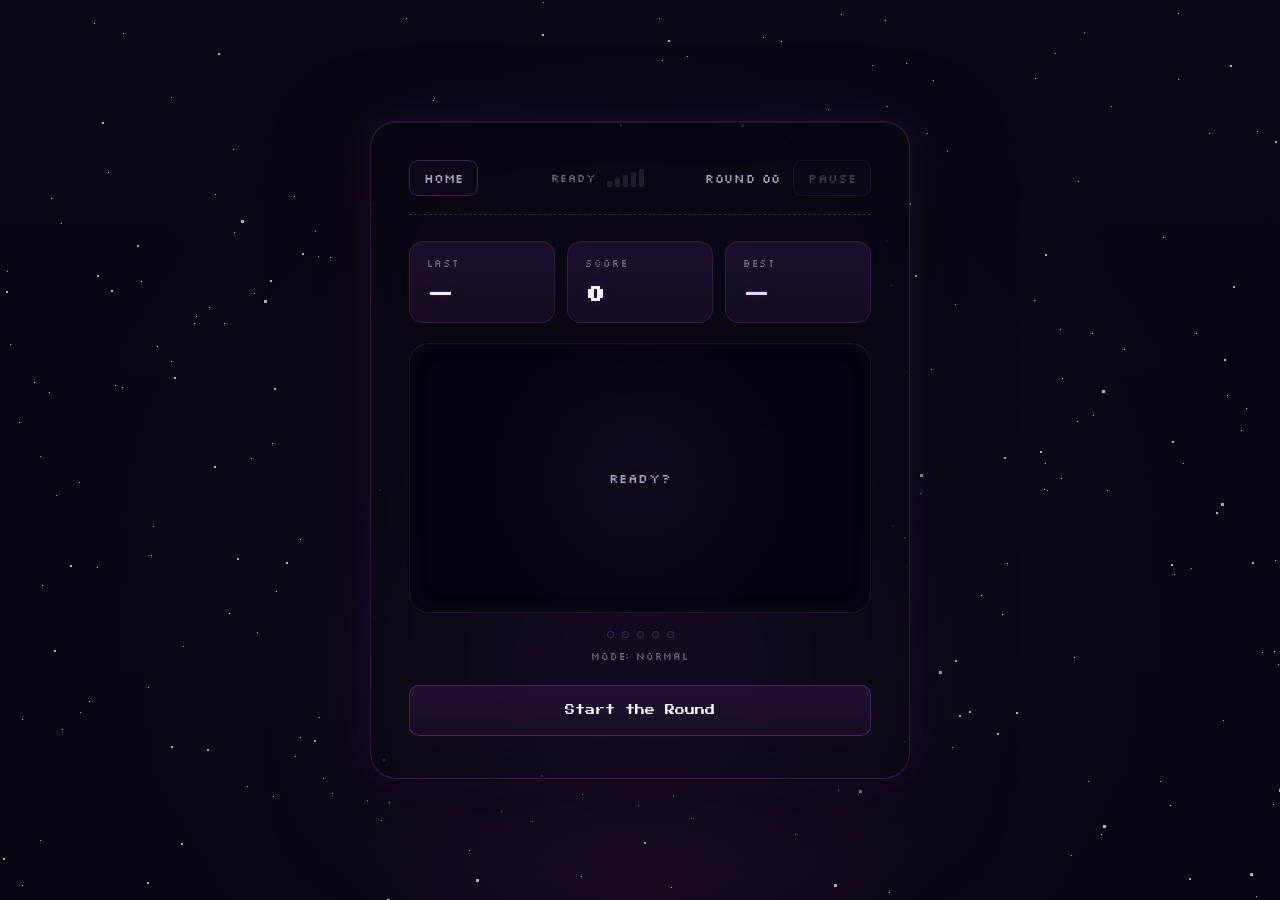
==== index.html @ 78eaaaa5 "Add Easy/Normal/Hard difficulty modes" ====
<!doctype html>
<html lang="en">
  <head>
    <meta charset="UTF-8" />
    <meta name="viewport" content="width=device-width, initial-scale=1.0" />
    <title>Paw Reflex</title>
    <link rel="preconnect" href="https://fonts.googleapis.com" />
    <link rel="preconnect" href="https://fonts.gstatic.com" crossorigin />
    <link
      href="https://fonts.googleapis.com/css2?family=Press+Start+2P&family=Silkscreen:wght@400;700&display=swap"
      rel="stylesheet"
    />
    <link rel="stylesheet" href="style.css" />
  </head>

  <body>
    <div class="mouse-glow"></div>

    <div class="container" aria-hidden="true">
      <div id="stars"></div>
      <div id="stars2"></div>
      <div id="stars3"></div>
    </div>

    <main class="game-container">
      <header class="game-header">
        <button class="home-btn">Home</button>

        <div class="difficulty" aria-label="Difficulty">
          <span class="difficulty-name">READY</span>
          <div class="difficulty-bars"></div>
        </div>

        <div class="header-right">
          <span class="round-counter">Round 00</span>

          <button
            class="pause-btn"
            type="button"
            aria-label="Pause game"
            disabled
          >
            Pause
          </button>
        </div>
      </header>

      <div class="stat-row">
        <div class="stat-block">
          <span class="stat-label">Last</span>
          <span class="reaction-time stat-value">—</span>
        </div>

        <div class="stat-block">
          <span class="stat-label">Score</span>
          <span class="score-value stat-value">0</span>
        </div>

        <div class="stat-block is-best">
          <span class="stat-label">Best</span>
          <span class="best-score stat-value">—</span>
        </div>
      </div>

      <div class="game-area">
        <button class="target" aria-label="Click the cat">
          <canvas class="cat-gif" width="222" height="288"></canvas>
          <video class="cat-source" autoplay loop muted playsinline>
            <source src="assets/scuba_Cat-nobg.webm" type="video/webm" />
            <source src="assets/scuba_Cat.mp4" type="video/mp4" />
          </video>
        </button>
        <p class="game-status">Ready?</p>

        <div class="combo-badge" aria-live="polite">
          <span class="combo-count"></span>
          <span class="combo-multiplier"></span>
        </div>
      </div>

      <div class="round-dots" aria-hidden="true"></div>

      <p class="mode-tag"></p>

      <button class="start-btn">Start the Round</button>
    </main>

    <section
      id="pause-screen"
      role="dialog"
      aria-modal="true"
      aria-labelledby="pause-title"
      aria-hidden="true"
    >
      <div class="pause-card">
        <p class="results-label">GAME PAUSED</p>

        <h2 id="pause-title">Taking a catnap</h2>

        <button id="resume-btn" type="button">Resume</button>
        <button id="restart-btn" type="button">Restart</button>
        <button id="quit-btn" type="button">Quit to Home</button>
      </div>
    </section>

    <section id="results-screen">
      <div class="results-card">
        <p class="results-label">GAME COMPLETE</p>

        <div class="result-reaction">
          <img id="result-gif" src="" alt="Cat reaction" />
        </div>

        <h1 id="result-title"></h1>

        <div class="result-score">
          <span>SCORE</span>
          <strong id="final-score">0</strong>
          <p class="result-streak">BEST STREAK <b id="result-streak">0</b></p>
          <p class="result-rank" id="result-rank"></p>
        </div>

        <div class="results-stats">
          <div class="result-stat">
            <span>Average</span>
            <strong id="average-score">—</strong>
          </div>

          <div class="result-stat">
            <span>Fastest</span>
            <strong id="fastest-score">—</strong>
          </div>

          <div class="result-stat">
            <span>Accuracy</span>
            <strong id="accuracy-score">—</strong>
          </div>

          <div class="result-stat">
            <span>Best</span>
            <strong id="result-best-score">—</strong>
          </div>
        </div>

        <div class="round-breakdown" aria-label="Round breakdown"></div>

        <div class="result-achievements" id="result-achievements"></div>

        <button id="play-again-btn">Play Again</button>

        <button id="results-home-btn">Nah, I'm good</button>
      </div>
    </section>
    <script src="app.js"></script>
  </body>
</html>
---- style.css ----
:root {
  --bg-void: #08050f;
  --bg-panel: rgba(14, 9, 24, 0.68);
  --bg-raised: rgba(22, 13, 35, 0.82);

  --border-hair: rgba(192, 132, 252, 0.12);
  --border-hair-strong: rgba(192, 132, 252, 0.24);

  --text-primary: #f7f0ff;
  --text-muted: #aa9fba;
  --text-faint: #6f6680;

  --signal: #a855f7;
  --signal-strong: #c084fc;
  --signal-dim: rgba(168, 85, 247, 0.14);

  --pink: #e9d5ff;
  --pink-dim: rgba(233, 213, 255, 0.16);

  --cat-coat: #f3d8b6;
  --cat-coat-shade: #e0bb8c;
  --cat-ear-inner: #ffc9d1;
  --cat-mark: #2a211b;

  --font-display: "Press Start 2P", cursive;
  --font-mono: "Silkscreen", monospace;

  --radius-panel: 26px;
}

* {
  box-sizing: border-box;
  margin: 0;
  padding: 0;
}

body {
  min-height: 100vh;
  display: flex;
  justify-content: center;
  align-items: center;
  font-family: var(--font-display);
  color: var(--text-primary);

  background:
    radial-gradient(
      circle at 50% 18%,
      rgba(168, 85, 247, 0.13),
      transparent 42%
    ),
    radial-gradient(
      circle at 12% 85%,
      rgba(124, 58, 237, 0.08),
      transparent 38%
    ),
    var(--bg-void);

  position: relative;
  overflow: hidden;
  isolation: isolate;
}

body::before {
  content: "";
  position: fixed;
  inset: 0;
  background:
    radial-gradient(
      circle at 50% 35%,
      rgba(168, 85, 247, 0.08),
      transparent 52%
    ),
    linear-gradient(180deg, rgba(255, 255, 255, 0.015), transparent 32%);
  pointer-events: none;
  z-index: 0;
}

button {
  font: inherit;
  color: inherit;
}

button:focus-visible {
  outline: 2px solid var(--signal);
  outline-offset: 2px;
}

.paw {
  position: absolute;
  opacity: 0.28;
  pointer-events: none;
  color: var(--signal);
  filter: drop-shadow(0 0 10px rgba(168, 85, 247, 0.42));
}

.paw::before {
  content: "";
  position: absolute;
  width: 10px;
  height: 12px;
  border-radius: 50%;
  background: currentColor;
  top: 6px;
  left: 3px;
}

.paw::after {
  content: "";
  position: absolute;
  width: 5px;
  height: 6px;
  border-radius: 50%;
  background: currentColor;
  top: 0;
  left: -3px;
  box-shadow:
    9px -1px 0 0 currentColor,
    4px -4px 0 0 currentColor,
    13px -3px 0 0 currentColor;
}

.game-container {
  width: 540px;
  max-width: 92%;
  padding: 38px 38px 42px;

  background: rgba(10, 6, 17, 0.58);
  backdrop-filter: blur(20px);
  -webkit-backdrop-filter: blur(20px);

  border: 1px solid rgba(192, 132, 252, 0.18);
  border-radius: var(--radius-panel);

  box-shadow:
    0 30px 90px rgba(0, 0, 0, 0.62),
    0 0 35px rgba(168, 85, 247, 0.11),
    0 0 80px rgba(168, 85, 247, 0.07),
    inset 0 1px 0 rgba(255, 255, 255, 0.07),
    inset 0 -1px 0 rgba(168, 85, 247, 0.06);

  position: relative;
  z-index: 2;
}

.home-screen {
  text-align: center;
  padding: 18px 0 2px;
  position: relative;
  animation: denReveal 0.5s cubic-bezier(0.22, 1, 0.36, 1);
}

.home-screen > * {
  position: relative;
  z-index: 1;
}

.home-screen::before {
  content: "";
  position: absolute;
  width: 320px;
  height: 220px;
  left: 50%;
  top: 45%;
  transform: translate(-50%, -50%);
  background: rgba(168, 85, 247, 0.08);
  filter: blur(70px);
  border-radius: 50%;
  pointer-events: none;
  z-index: 0;
}

@keyframes denReveal {
  from {
    opacity: 0;
    transform: translateY(10px) scale(0.98);
  }
  to {
    opacity: 1;
    transform: translateY(0) scale(1);
  }
}

.home-screen h1 {
  font-size: 30px;
  font-weight: 400;
  line-height: 1.35;
  letter-spacing: 0;
  margin-bottom: 16px;

  color: #f1e5ff;
  text-shadow:
    0 0 10px rgba(168, 85, 247, 0.58),
    0 0 26px rgba(168, 85, 247, 0.24);
}

.home-screen .tagline {
  font-family: var(--font-mono);
  font-size: 15px;
  line-height: 1.6;
  color: var(--text-muted);
  margin-bottom: 34px;
}

.play-btn {
  --bg: rgba(15, 8, 25, 0.92);
  --text-color: #f7f0ff;

  position: relative;
  width: 250px;
  border: 1px solid rgba(192, 132, 252, 0.55);
  background:
    linear-gradient(
      180deg,
      rgba(168, 85, 247, 0.12),
      rgba(168, 85, 247, 0.025)
    ),
    var(--bg);
  color: var(--text-color);

  padding: 17px 18px;
  font-family: var(--font-display);
  font-size: 10px;
  font-weight: 400;
  line-height: 1.5;
  text-transform: uppercase;
  transition:
    transform 0.18s ease,
    border-color 0.18s ease,
    box-shadow 0.18s ease,
    background 0.18s ease;
  border-radius: 10px;
  opacity: 0.96;
  letter-spacing: 0;

  box-shadow:
    0 0 16px rgba(168, 85, 247, 0.14),
    0 0 40px rgba(168, 85, 247, 0.06),
    0 10px 0 rgba(6, 3, 10, 0.88),
    inset 0 1px 0 rgba(255, 255, 255, 0.06);

  cursor: pointer;
}

.play-btn:hover {
  opacity: 1;
  transform: translateY(-1px);

  border-color: rgba(216, 180, 254, 0.92);

  background:
    linear-gradient(180deg, rgba(168, 85, 247, 0.2), rgba(168, 85, 247, 0.05)),
    var(--bg);

  box-shadow:
    0 0 18px rgba(168, 85, 247, 0.32),
    0 0 42px rgba(168, 85, 247, 0.14),
    0 10px 0 rgba(6, 3, 10, 0.88),
    inset 0 0 18px rgba(168, 85, 247, 0.08);
}

.play-btn:active {
  top: 4px;
  transform: translateY(3px);

  box-shadow:
    0 0 12px rgba(168, 85, 247, 0.24),
    0 4px 0 rgba(6, 3, 10, 0.88),
    inset 0 0 12px rgba(168, 85, 247, 0.08);
}
.home-best-row {
  margin-top: 30px;
  font-family: var(--font-mono);
  font-size: 13px;
  line-height: 1.4;
  color: var(--text-faint);
}

.home-best-row .home-best {
  color: var(--pink);
}

.game-header {
  display: flex;
  align-items: center;
  justify-content: space-between;

  margin-bottom: 26px;
  padding-bottom: 18px;
  border-bottom: 1px dashed var(--border-hair-strong);
}

.home-btn {
  font-family: var(--font-mono);
  font-size: 13px;
  letter-spacing: 0;

  color: var(--text-muted);
  background: rgba(168, 85, 247, 0.035);
  border: 1px solid var(--border-hair-strong);
  border-radius: 9px;
  padding: 9px 14px;

  cursor: pointer;
  transition:
    color 0.18s ease,
    border-color 0.18s ease,
    background 0.18s ease,
    transform 0.18s ease,
    box-shadow 0.18s ease;
}

.home-btn:hover {
  color: var(--signal-strong);
  border-color: var(--signal);
  background: rgba(168, 85, 247, 0.08);
  transform: translateY(-1px);
  box-shadow: 0 0 18px rgba(168, 85, 247, 0.12);
}

.round-counter {
  font-family: var(--font-mono);
  font-size: 12px;
  letter-spacing: 0.05em;
  color: var(--text-muted);
}

.stat-row {
  display: flex;
  gap: 12px;
  margin-bottom: 20px;
}

.stat-block {
  flex: 1;
  background:
    linear-gradient(
      180deg,
      rgba(168, 85, 247, 0.055),
      rgba(168, 85, 247, 0.018)
    ),
    var(--bg-raised);
  border: 1px solid var(--border-hair);
  border-radius: 14px;
  padding: 15px 17px;
  box-shadow: inset 0 1px 0 rgba(255, 255, 255, 0.025);
}

.stat-label {
  display: block;
  font-family: var(--font-mono);
  font-size: 10px;
  letter-spacing: 0.09em;
  color: var(--text-faint);
  margin-bottom: 6px;
}

.stat-value {
  display: block;
  font-family: var(--font-mono);
  font-size: 24px;
  font-weight: 700;
  color: var(--text-primary);
  text-shadow: 0 0 12px rgba(168, 85, 247, 0.14);
}

.stat-block.is-best .stat-value {
  color: var(--pink);
}

.game-area {
  position: relative;
  height: 270px;

  display: flex;
  align-items: center;
  justify-content: center;

  border: 1px solid var(--border-hair);
  border-radius: 20px;

  background:
    radial-gradient(
      circle at 50% 50%,
      rgba(168, 85, 247, 0.065),
      transparent 60%
    ),
    rgba(6, 3, 12, 0.92);

  box-shadow:
    inset 0 0 28px rgba(168, 85, 247, 0.035),
    inset 0 1px 0 rgba(255, 255, 255, 0.025);

  overflow: hidden;
}

.game-status {
  font-family: var(--font-mono);
  font-size: 13px;
  letter-spacing: 0.04em;
  color: var(--text-muted);
  pointer-events: none;
  animation: statusPulse 1.7s ease-in-out infinite;
}

@keyframes statusPulse {
  0%,
  100% {
    opacity: 0.5;
  }
  50% {
    opacity: 1;
  }
}

.target {
  display: block;
  opacity: 0;
  pointer-events: none;
  position: absolute;

  width: 96px;
  padding: 0;
  border: none;
  background: transparent;
  cursor: pointer;
  line-height: 0;
}

.target.is-visible {
  opacity: 1;
  pointer-events: auto;
  animation: targetPop 0.2s ease-out;
}

.target:hover .cat-gif {
  transform: scale(1.08) rotate(-2deg);
}

.target:active .cat-gif {
  transform: scale(0.9) rotate(2deg);
}

.cat-gif {
  display: block;
  width: 100%;
  height: auto;
  pointer-events: none;
  user-select: none;

  filter: drop-shadow(0 10px 22px rgba(0, 0, 0, 0.5))
    drop-shadow(0 0 0 rgba(168, 85, 247, 0));
  transition: transform 0.12s cubic-bezier(0.34, 1.56, 0.64, 1);
}

.cat-source {
  position: absolute;
  width: 1px;
  height: 1px;
  opacity: 0;
  pointer-events: none;
}

.target:hover .cat-gif {
  filter: drop-shadow(0 0 18px rgba(168, 85, 247, 0.48))
    drop-shadow(0 10px 22px rgba(0, 0, 0, 0.5));
}

@keyframes targetPop {
  from {
    transform: scale(0.3);
    opacity: 0;
  }
  to {
    transform: scale(1);
    opacity: 1;
  }
}

.round-dots {
  display: flex;
  justify-content: center;
  gap: 8px;
  margin-top: 18px;
}

.round-dots .dot {
  width: 7px;
  height: 7px;
  border-radius: 50%;
  background: var(--bg-raised);
  border: 1px solid var(--border-hair-strong);
  transition:
    background 0.2s ease,
    border-color 0.2s ease,
    transform 0.2s ease;
}

.round-dots .dot.is-current {
  background: var(--signal);
  border-color: var(--signal);
  transform: scale(1.3);
  box-shadow: 0 0 10px rgba(255, 157, 108, 0.6);
}

.round-dots .dot.is-done {
  background: var(--pink);
  border-color: var(--pink);
}

.start-btn {
  display: block;
  width: 100%;
  margin-top: 22px;

  font-family: var(--font-display);
  font-weight: 400;
  font-size: 10px;
  line-height: 1.5;
  letter-spacing: 0;

  padding: 17px 16px;
  border-radius: 10px;
  border: 1px solid var(--border-hair-strong);

  background:
    linear-gradient(180deg, rgba(168, 85, 247, 0.07), rgba(168, 85, 247, 0.02)),
    var(--bg-raised);
  color: var(--text-primary);

  cursor: pointer;
  transition:
    color 0.18s ease,
    border-color 0.18s ease,
    background 0.18s ease,
    transform 0.18s ease,
    box-shadow 0.18s ease;
}

.start-btn:hover {
  border-color: var(--signal);
  color: var(--signal-strong);
  background:
    linear-gradient(
      180deg,
      rgba(168, 85, 247, 0.14),
      rgba(168, 85, 247, 0.045)
    ),
    var(--bg-raised);
  transform: translateY(-1px);
  box-shadow: 0 0 24px rgba(168, 85, 247, 0.16);
}

.start-btn:active {
  transform: translateY(2px);
}

.mouse-glow {
  position: fixed;
  top: 0;
  left: 0;
  width: 0;
  height: 0;

  pointer-events: none;
  z-index: 0;
  color: var(--signal);

  filter: drop-shadow(0 0 7px rgba(168, 85, 247, 0.55))
    drop-shadow(0 0 18px rgba(168, 85, 247, 0.2));
  will-change: transform;
}

.mouse-glow::before {
  content: "";
  position: absolute;
  width: 9px;
  height: 11px;
  border-radius: 50%;
  background: currentColor;
  top: -14px;
  left: -5px;
  opacity: 0.85;
}

.mouse-glow::after {
  content: "";
  position: absolute;
  width: 4px;
  height: 5px;
  border-radius: 50%;
  background: currentColor;
  top: -20px;
  left: -9px;
  opacity: 0.85;
  box-shadow:
    8px -1px 0 0 currentColor,
    3.5px -3px 0 0 currentColor,
    11.5px -2.6px 0 0 currentColor;
}

#game-loading {
  display: none;
  position: fixed;
  inset: 0;

  flex-direction: column;
  justify-content: center;
  align-items: center;
  text-align: center;

  background:
    radial-gradient(
      circle at 50% 42%,
      rgba(168, 85, 247, 0.11),
      transparent 34%
    ),
    radial-gradient(
      circle at 50% 70%,
      rgba(124, 58, 237, 0.06),
      transparent 48%
    ),
    var(--bg-void);
  z-index: 10;
}

.loading-logo {
  font-family: var(--font-display);
  font-weight: 700;
  font-size: 22px;
  letter-spacing: -0.01em;
  margin-bottom: 16px;
}

.loading-den {
  width: 96px;
  height: 96px;
  margin: 0 auto 20px;
  position: relative;

  border-radius: 50%;
  background: rgba(18, 10, 30, 0.9);
  border: 1px solid var(--border-hair-strong);

  display: flex;
  align-items: center;
  justify-content: center;
  overflow: hidden;

  box-shadow:
    inset 0 0 0 6px var(--bg-void),
    0 0 0 1px var(--border-hair),
    0 0 30px rgba(168, 85, 247, 0.26);

  animation: denBreathe 2.2s ease-in-out infinite;
}

.loading-gif {
  width: 72%;
  height: 72%;
  object-fit: contain;
}

@keyframes denBreathe {
  0%,
  100% {
    box-shadow:
      inset 0 0 0 6px var(--bg-void),
      0 0 0 1px var(--border-hair),
      0 0 30px rgba(168, 85, 247, 0.26);
  }
  50% {
    box-shadow:
      inset 0 0 0 6px var(--bg-void),
      0 0 0 1px var(--border-hair),
      0 0 44px rgba(168, 85, 247, 0.42);
  }
}

.loading-bar {
  width: 140px;
  height: 4px;
  margin: 18px auto 0;

  border-radius: 999px;
  background: var(--bg-raised);
  overflow: hidden;
}

.loading-bar span {
  display: block;
  height: 100%;
  width: 40%;
  border-radius: 999px;
  background: linear-gradient(90deg, var(--signal), var(--pink));
  animation: loadingSweep 1.1s ease-in-out infinite;
}

@keyframes loadingSweep {
  0% {
    transform: translateX(-100%);
  }
  100% {
    transform: translateX(350%);
  }
}

.loading-text {
  margin-top: 16px;
  font-family: var(--font-mono);
  font-size: 11px;
  letter-spacing: 0.08em;
  color: var(--text-muted);
}

#results-screen {
  display: none;
  position: fixed;
  inset: 0;

  justify-content: center;
  align-items: center;

  padding: 24px;

  background:
    radial-gradient(
      circle at 50% 28%,
      rgba(168, 85, 247, 0.12),
      transparent 40%
    ),
    var(--bg-void);
  z-index: 20;
}

.results-card {
  width: 100%;
  max-width: 480px;

  padding: 42px 36px;

  text-align: center;

  background: rgba(10, 6, 17, 0.72);
  border: 1px solid var(--border-hair-strong);
  border-radius: var(--radius-panel);

  box-shadow:
    0 30px 80px rgba(0, 0, 0, 0.56),
    0 0 45px rgba(168, 85, 247, 0.08),
    inset 0 1px 0 rgba(255, 255, 255, 0.06);

  backdrop-filter: blur(16px);
  -webkit-backdrop-filter: blur(16px);

  animation: resultsPop 0.35s ease-out;
}

.results-label {
  font-family: var(--font-mono);
  font-size: 11px;
  letter-spacing: 0.12em;
  color: var(--signal);

  margin-bottom: 12px;
}

.results-card h1 {
  font-size: 21px;
  font-weight: 400;
  line-height: 1.5;
  color: var(--text-primary);
  text-shadow: 0 0 14px rgba(168, 85, 247, 0.15);
  margin-bottom: 30px;
}

.results-stats {
  display: grid;
  grid-template-columns: repeat(3, 1fr);
  gap: 10px;

  margin-bottom: 28px;
}

.result-stat {
  padding: 16px 10px;

  background:
    linear-gradient(180deg, rgba(168, 85, 247, 0.06), rgba(168, 85, 247, 0.02)),
    var(--bg-raised);
  border: 1px solid var(--border-hair);
  border-radius: 12px;
  box-shadow: inset 0 1px 0 rgba(255, 255, 255, 0.025);
}

.result-stat span {
  display: block;

  font-family: var(--font-mono);
  font-size: 10px;

  color: var(--text-faint);

  margin-bottom: 7px;
}

.result-stat strong {
  display: block;

  font-family: var(--font-mono);
  font-size: 18px;

  color: var(--text-primary);
}

#fastest-score {
  color: var(--pink);
}

#play-again-btn,
#results-home-btn {
  width: 100%;

  padding: 14px;

  border-radius: 10px;

  font-family: var(--font-display);
  font-weight: 400;
  font-size: 10px;
  line-height: 1.5;

  cursor: pointer;

  transition: 0.15s ease;
}

#play-again-btn {
  border: 1px solid rgba(192, 132, 252, 0.55);
  background: rgba(168, 85, 247, 0.11);
  color: var(--signal-strong);

  margin-bottom: 10px;
}

#play-again-btn:hover {
  background: rgba(168, 85, 247, 0.2);
  border-color: rgba(216, 180, 254, 0.9);
  color: #f7f0ff;
  box-shadow: 0 0 22px rgba(168, 85, 247, 0.18);

  transform: translateY(-1px);
}

#results-home-btn {
  border: 1px solid var(--border-hair-strong);
  background: rgba(168, 85, 247, 0.025);
  color: var(--text-muted);
}

#results-home-btn:hover {
  border-color: var(--signal);
  color: var(--signal-strong);
  background: rgba(168, 85, 247, 0.07);
  box-shadow: 0 0 18px rgba(168, 85, 247, 0.1);

  transform: translateY(-1px);
}

@keyframes resultsPop {
  from {
    opacity: 0;
    transform: scale(0.95);
  }

  to {
    opacity: 1;
    transform: scale(1);
  }
}

@media (max-width: 480px) {
  .results-card {
    padding: 34px 22px;
  }

  .results-card h1 {
    font-size: 27px;
  }

  .results-stats {
    gap: 7px;
  }

  .result-stat {
    padding: 14px 6px;
  }

  .result-stat strong {
    font-size: 16px;
  }
}

@media (max-width: 480px) {
  .game-container {
    padding: 30px 20px 32px;
  }

  .home-screen h1 {
    font-size: 22px;
  }

  .stat-value {
    font-size: 18px;
  }

  .game-area {
    height: 220px;
  }
}

/* Unified pixel-neon finish */
#stars,
#stars2,
#stars3 {
  opacity: 0.68;
  filter: drop-shadow(0 0 3px rgba(216, 180, 254, 0.08));
}

.game-header,
.stat-row,
.game-area,
.round-dots,
.start-btn {
  position: relative;
  z-index: 1;
}

.round-dots .dot.is-current {
  box-shadow:
    0 0 8px rgba(168, 85, 247, 0.75),
    0 0 18px rgba(168, 85, 247, 0.28);
}

.round-dots .dot.is-done {
  box-shadow: 0 0 8px rgba(233, 213, 255, 0.16);
}

.game-status {
  text-shadow: 0 0 12px rgba(168, 85, 247, 0.1);
}

.loading-logo {
  color: var(--text-primary);
  text-shadow:
    0 0 10px rgba(168, 85, 247, 0.3),
    0 0 24px rgba(168, 85, 247, 0.12);
}

.results-label {
  text-shadow: 0 0 10px rgba(168, 85, 247, 0.24);
}

@media (prefers-reduced-motion: reduce) {
  *,
  *::before,
  *::after {
    animation-duration: 0.001ms !important;
    animation-iteration-count: 1 !important;
    transition-duration: 0.001ms !important;
  }
}

.container {
  position: fixed;
  inset: 0;
  width: 100%;
  height: 100%;
  background:
    radial-gradient(
      ellipse at 50% 75%,
      rgba(98, 44, 145, 0.32) 0%,
      rgba(24, 10, 35, 0.25) 38%,
      transparent 70%
    ),
    linear-gradient(180deg, #090611 0%, #07040d 100%);
  overflow: hidden;
  z-index: 0;
  pointer-events: none;
}

#stars {
  width: 1px;
  height: 1px;
  background: transparent;
  box-shadow:
    501px 811px rgba(255, 255, 255, 0.8),
    1450px 1324px #fff,
    1093px 1780px #fff,
    1469px 678px #fff,
    904px 741px #fff,
    1160px 781px #fff,
    1841px 1962px #fff,
    1630px 1667px #fff,
    1788px 676px #fff,
    367px 1734px #fff,
    1343px 156px #fff,
    1283px 1142px #fff,
    1062px 378px #fff,
    1395px 467px #fff,
    1017px 1891px #fff,
    137px 1114px #fff,
    1767px 1403px #fff,
    1543px 11px #fff,
    1078px 181px #fff,
    1189px 1574px #fff,
    1697px 1551px #fff,
    439px 472px #fff,
    1491px 677px #fff,
    1364px 599px #fff,
    34px 382px #fff,
    1221px 1584px #fff,
    1266px 1499px #fff,
    169px 1907px #fff,
    1219px 1125px #fff,
    659px 18px #fff,
    1731px 1959px #fff,
    332px 1216px #fff,
    1913px 788px #fff,
    80px 712px #fff,
    326px 1605px #fff,
    574px 1502px #fff,
    473px 1653px #fff,
    404px 975px #fff,
    322px 1797px #fff,
    425px 1321px #fff,
    1121px 1797px #fff,
    731px 647px #fff,
    891px 1584px #fff,
    1523px 109px #fff,
    1379px 244px #fff,
    865px 1064px #fff,
    493px 956px #fff,
    624px 1380px #fff,
    440px 619px #fff,
    1630px 767px #fff,
    955px 1196px #fff,
    62px 729px #fff,
    126px 946px #fff,
    1256px 896px #fff,
    1444px 256px #fff,
    661px 1628px #fff,
    1078px 1716px #fff,
    300px 737px #fff,
    1734px 413px #fff,
    1296px 129px #fff,
    1771px 1678px #fff,
    977px 1764px #fff,
    1879px 549px #fff,
    665px 1531px #fff,
    89px 701px #fff,
    1084px 1183px #fff,
    1597px 1576px #fff,
    1354px 1774px #fff,
    554px 1471px #fff,
    1469px 287px #fff,
    887px 106px #fff,
    1962px 766px #fff,
    638px 805px #fff,
    1651px 741px #fff,
    1517px 1826px #fff,
    24px 1152px #fff,
    507px 558px #fff,
    1262px 652px #fff,
    246px 1048px #fff,
    1077px 421px #fff,
    1866px 1847px #fff,
    1986px 1561px #fff,
    704px 632px #fff,
    1991px 1875px #fff,
    1227px 395px #fff,
    45px 1116px #fff,
    247px 786px #fff,
    890px 607px #fff,
    787px 1235px #fff,
    557px 524px #fff,
    1582px 1285px #fff,
    1725px 1366px #fff,
    952px 747px #fff,
    251px 458px #fff,
    1500px 1250px #fff,
    1999px 1734px #fff,
    1336px 1955px #fff,
    1705px 1464px #fff,
    728px 697px #fff,
    594px 510px #fff,
    1345px 1990px #fff,
    1919px 1803px #fff,
    1117px 966px #fff,
    1629px 97px #fff,
    1046px 1196px #fff,
    810px 1092px #fff,
    722px 976px #fff,
    406px 18px #fff,
    1665px 1860px #fff,
    1758px 1628px #fff,
    1183px 463px #fff,
    564px 239px #fff,
    13px 1767px #fff,
    1482px 1472px #fff,
    1700px 347px #fff,
    1362px 244px #fff,
    1141px 1708px #fff,
    22px 885px #fff,
    374px 1309px #fff,
    1034px 1037px #fff,
    1725px 1086px #fff,
    1343px 1921px #fff,
    596px 903px #fff,
    1061px 478px #fff,
    18px 1409px #fff,
    729px 1364px #fff,
    264px 911px #fff,
    677px 1442px #fff,
    123px 33px #fff,
    1303px 646px #fff,
    1945px 792px #fff,
    1305px 938px #fff,
    918px 1536px #fff,
    620px 948px #fff,
    183px 646px #fff,
    695px 687px #fff,
    881px 272px #fff,
    1521px 1212px #fff,
    1423px 1022px #fff,
    1545px 1271px #fff,
    1393px 348px #fff,
    685px 1910px #fff,
    1446px 856px #fff,
    73px 1201px #fff,
    736px 999px #fff,
    673px 796px #fff,
    469px 850px #fff,
    1912px 142px #fff,
    1278px 664px #fff,
    184px 1990px #fff,
    1173px 1312px #fff,
    782px 1879px #fff,
    323px 1035px #fff,
    611px 908px #fff,
    565px 1449px #fff,
    748px 1713px #fff,
    1047px 490px #fff,
    1040px 1872px #fff,
    1818px 1659px #fff,
    1806px 1327px #fff,
    386px 575px #fff,
    1550px 463px #fff,
    148px 687px #fff,
    651px 1683px #fff,
    1588px 1194px #fff,
    1831px 2px #fff,
    581px 876px #fff,
    1396px 1743px #fff,
    1212px 1810px #fff,
    421px 1920px #fff,
    658px 1461px #fff,
    1859px 1809px #fff,
    1456px 388px #fff,
    186px 1627px #fff,
    1528px 1145px #fff,
    171px 97px #fff,
    674px 1072px #fff,
    676px 1052px #fff,
    1165px 1131px #fff,
    1088px 781px #fff,
    1231px 948px #fff,
    330px 257px #fff,
    426px 1046px #fff,
    549px 652px #fff,
    1338px 74px #fff,
    1749px 364px #fff,
    931px 369px #fff,
    383px 1428px #fff,
    1558px 389px #fff,
    927px 133px #fff,
    234px 1888px #fff,
    1785px 1617px #fff,
    556px 643px #fff,
    401px 275px #fff,
    406px 1644px #fff,
    1253px 1852px #fff,
    1599px 883px #fff,
    744px 1721px #fff,
    524px 1297px #fff,
    1226px 1177px #fff,
    1679px 55px #fff,
    874px 1811px #fff,
    838px 790px #fff,
    1241px 430px #fff,
    1676px 652px #fff,
    1191px 568px #fff,
    53px 1990px #fff,
    1163px 237px #fff,
    61px 223px #fff,
    592px 456px #fff,
    1844px 271px #fff,
    1324px 1488px #fff,
    1373px 717px #fff,
    1822px 709px #fff,
    1464px 941px #fff,
    1445px 1118px #fff,
    991px 1414px #fff,
    1964px 1076px #fff,
    108px 172px #fff,
    641px 1722px #fff,
    1539px 427px #fff,
    1697px 45px #fff,
    1301px 1353px #fff,
    1060px 329px #fff,
    967px 1396px #fff,
    493px 301px #fff,
    1228px 1406px #fff,
    1211px 1653px #fff,
    444px 1822px #fff,
    1746px 353px #fff,
    1449px 381px #fff,
    671px 887px #fff,
    650px 138px #fff,
    30px 1839px #fff,
    1094px 1405px #fff,
    273px 796px #fff,
    1618px 1964px #fff,
    1045px 1849px #fff,
    1472px 1155px #fff,
    1529px 1312px #fff,
    728px 448px #fff,
    44px 1908px #fff,
    691px 818px #fff,
    254px 293px #fff,
    1981px 1133px #fff,
    1307px 375px #fff,
    196px 316px #fff,
    1241px 1975px #fff,
    1138px 1706px #fff,
    1769px 463px #fff,
    1768px 1428px #fff,
    1730px 590px #fff,
    1780px 523px #fff,
    1862px 1526px #fff,
    1613px 909px #fff,
    1266px 1781px #fff,
    470px 352px #fff,
    699px 1682px #fff,
    1002px 614px #fff,
    1209px 133px #fff,
    1842px 518px #fff,
    1422px 1836px #fff,
    1720px 1901px #fff,
    470px 1788px #fff,
    1355px 1387px #fff,
    146px 1162px #fff,
    933px 80px #fff,
    681px 1063px #fff,
    313px 1341px #fff,
    740px 1498px #fff,
    168px 1014px #fff,
    345px 1355px #fff,
    1498px 1562px #fff,
    1626px 1358px #fff,
    890px 403px #fff,
    663px 562px #fff,
    1481px 168px #fff,
    22px 719px #fff,
    774px 1041px #fff,
    1899px 829px #fff,
    430px 158px #fff,
    430px 361px #fff,
    1592px 1334px #fff,
    224px 323px #fff,
    1639px 1131px #fff,
    7px 271px #fff,
    1646px 1514px #fff,
    1605px 1444px #fff,
    1820px 1665px #fff,
    1549px 1641px #fff,
    1609px 1377px #fff,
    486px 1098px #fff,
    229px 613px #fff,
    542px 1694px #fff,
    318px 256px #fff,
    1861px 918px #fff,
    889px 892px #fff,
    442px 1524px #fff,
    19px 422px #fff,
    1935px 1908px #fff,
    828px 109px #fff,
    862px 1248px #fff,
    1275px 560px #fff,
    906px 63px #fff,
    337px 1605px #fff,
    1691px 918px #fff,
    1414px 679px #fff,
    1726px 749px #fff,
    1540px 1149px #fff,
    1337px 1466px #fff,
    446px 430px #fff,
    676px 1616px #fff,
    840px 326px #fff,
    976px 977px #fff,
    1840px 642px #fff,
    1273px 804px #fff,
    1071px 928px #fff,
    1292px 1675px #fff,
    29px 1148px #fff,
    1585px 135px #fff,
    1007px 563px #fff,
    1035px 78px #fff,
    1174px 574px #fff,
    120px 1304px #fff,
    845px 1292px #fff,
    861px 540px #fff,
    234px 232px #fff,
    1940px 1367px #fff,
    759px 639px #fff,
    1775px 1381px #fff,
    906px 372px #fff,
    1104px 1165px #fff,
    1524px 911px #fff,
    1882px 330px #fff,
    1389px 700px #fff,
    300px 1629px #fff,
    220px 1614px #fff,
    563px 140px #fff,
    1611px 1586px #fff,
    793px 1316px #fff,
    325px 1070px #fff,
    1722px 1462px #fff,
    1406px 1120px #fff,
    1169px 1768px #fff,
    1956px 1053px #fff,
    959px 1587px #fff,
    585px 1566px #fff,
    370px 204px #fff,
    1606px 1416px #fff,
    443px 1606px #fff,
    1499px 1102px #fff,
    1943px 105px #fff,
    1121px 1594px #fff,
    1512px 32px #fff,
    871px 1425px #fff,
    433px 100px #fff,
    294px 1471px #fff,
    1688px 1755px #fff,
    1666px 591px #fff,
    1034px 300px #fff,
    734px 1178px #fff,
    1342px 313px #fff,
    1616px 1590px #fff,
    1763px 1472px #fff,
    632px 1935px #fff,
    1708px 872px #fff,
    1871px 915px #fff,
    1829px 1020px #fff,
    1599px 578px #fff,
    42px 585px #fff,
    1163px 1382px #fff,
    1744px 1272px #fff,
    984px 1426px #fff,
    1786px 1584px #fff,
    1813px 379px #fff,
    1867px 1127px #fff,
    97px 567px #fff,
    626px 988px #fff,
    1178px 79px #fff,
    1703px 211px #fff,
    961px 1785px #fff,
    110px 975px #fff,
    953px 1941px #fff,
    1027px 1790px #fff,
    1665px 107px #fff,
    11px 964px #fff,
    1718px 1147px #fff,
    21px 1728px #fff,
    1358px 1922px #fff,
    872px 65px #fff,
    1191px 1635px #fff,
    762px 681px #fff,
    1519px 1033px #fff,
    906px 566px #fff,
    1074px 657px #fff,
    1093px 415px #fff,
    51px 198px #fff,
    1075px 1418px #fff,
    1547px 1070px #fff,
    225px 920px #fff,
    850px 1974px #fff,
    981px 595px #fff,
    1425px 131px #fff,
    460px 917px #fff,
    56px 495px #fff,
    714px 428px #fff,
    920px 493px #fff,
    470px 1521px #fff,
    532px 821px #fff,
    1905px 71px #fff,
    883px 1501px #fff,
    294px 196px #fff,
    381px 1999px #fff,
    332px 793px #fff,
    1246px 408px #fff,
    233px 149px #fff,
    315px 231px #fff,
    1594px 1302px #fff,
    696px 1585px #fff,
    791px 136px #fff,
    479px 199px #fff,
    1627px 1413px #fff,
    1824px 924px #fff,
    1631px 342px #fff,
    1251px 1151px #fff,
    284px 1781px #fff,
    497px 1052px #fff,
    204px 1161px #fff,
    646px 1499px #fff,
    1762px 558px #fff,
    854px 1833px #fff,
    883px 945px #fff,
    44px 982px #fff,
    1101px 834px #fff,
    515px 1748px #fff,
    1578px 1435px #fff,
    819px 1258px #fff,
    776px 670px #fff,
    115px 385px #fff,
    1478px 434px #fff,
    885px 20px #fff,
    192px 1513px #fff,
    78px 1129px #fff,
    1774px 1105px #fff,
    955px 1149px #fff,
    1817px 1929px #fff,
    1106px 1832px #fff,
    1107px 1997px #fff,
    94px 23px #fff,
    243px 982px #fff,
    43px 1972px #fff,
    1798px 673px #fff,
    1131px 1589px #fff,
    841px 14px #fff,
    826px 345px #fff,
    687px 56px #fff,
    1084px 32px #fff,
    1887px 1878px #fff,
    153px 526px #fff,
    1828px 253px #fff,
    1947px 1105px #fff,
    886px 700px #fff,
    1307px 1723px #fff,
    1274px 651px #fff,
    1530px 837px #fff,
    1699px 1637px #fff,
    1703px 1331px #fff,
    1929px 1557px #fff,
    1763px 737px #fff,
    1118px 1680px #fff,
    1545px 692px #fff,
    1462px 1092px #fff,
    208px 1667px #fff,
    1393px 859px #fff,
    186px 1794px #fff,
    351px 1199px #fff,
    642px 1995px #fff,
    1061px 1726px #fff,
    1708px 115px #fff,
    1233px 1305px #fff,
    637px 1786px #fff,
    1730px 603px #fff,
    75px 1240px #fff,
    1704px 1326px #fff,
    584px 346px #fff,
    438px 1554px #fff,
    561px 513px #fff,
    1382px 225px #fff,
    467px 1674px #fff,
    1403px 815px #fff,
    1546px 1835px #fff,
    127px 1119px #fff,
    276px 591px #fff,
    688px 1458px #fff,
    765px 646px #fff,
    474px 984px #fff,
    171px 361px #fff,
    94px 1480px #fff,
    1962px 1666px #fff,
    909px 1037px #fff,
    1725px 222px #fff,
    253px 1355px #fff,
    1892px 1901px #fff,
    275px 1847px #fff,
    28px 1184px #fff,
    1725px 1382px #fff,
    882px 647px #fff,
    1935px 1046px #fff,
    10px 344px #fff,
    292px 1328px #fff,
    127px 1352px #fff,
    752px 929px #fff,
    1589px 384px #fff,
    284px 1829px #fff,
    381px 820px #fff,
    1229px 1125px #fff,
    777px 429px #fff,
    1811px 1499px #fff,
    1573px 287px #fff,
    295px 756px #fff,
    389px 616px #fff,
    781px 41px #fff,
    1092px 333px #fff,
    794px 1588px #fff,
    386px 1847px #fff,
    1802px 710px #fff,
    662px 60px #fff,
    640px 264px #fff,
    463px 746px #fff,
    1859px 799px #fff,
    763px 37px #fff,
    639px 396px #fff,
    357px 1071px #fff,
    1190px 1430px #fff,
    1814px 257px #fff,
    1382px 235px #fff,
    606px 1304px #fff,
    1939px 1470px #fff,
    1124px 349px #fff,
    307px 1567px #fff,
    310px 1323px #fff,
    1145px 922px #fff,
    1196px 1922px #fff,
    1647px 544px #fff,
    788px 1337px #fff,
    257px 632px #fff,
    1413px 414px #fff,
    590px 620px #fff,
    582px 794px #fff,
    1702px 1481px #fff,
    1055px 53px #fff,
    157px 346px #fff,
    50px 1901px #fff,
    1038px 1369px #fff,
    796px 1941px #fff,
    215px 194px #fff,
    1567px 1538px #fff,
    367px 800px #fff,
    1044px 489px #fff,
    1109px 1712px #fff,
    524px 327px #fff,
    525px 1252px #fff,
    1475px 1240px #fff,
    529px 436px #fff,
    795px 834px #fff,
    122px 1371px #fff,
    79px 482px #fff,
    520px 1249px #fff,
    336px 1878px #fff,
    188px 944px #fff,
    325px 1259px #fff,
    1491px 1942px #fff,
    620px 1054px #fff,
    1606px 1153px #fff,
    1448px 502px #fff,
    53px 1381px #fff,
    107px 1670px #fff,
    1380px 618px #fff,
    967px 1557px #fff,
    1116px 1722px #fff,
    1174px 1044px #fff,
    1805px 717px #fff,
    663px 394px #fff,
    1848px 1007px #fff,
    389px 802px #fff,
    49px 392px #fff,
    1650px 852px #fff,
    1678px 1012px #fff,
    335px 1009px #fff,
    1818px 1631px #fff,
    1568px 742px #fff,
    1162px 1991px #fff,
    52px 1190px #fff,
    1401px 928px #fff,
    119px 1549px #fff,
    537px 1529px #fff,
    2px 1709px #fff,
    122px 387px #fff,
    543px 2px #fff,
    27px 1971px #fff,
    507px 1377px #fff,
    1362px 1080px #fff,
    1031px 1544px #fff,
    1631px 1174px #fff,
    1603px 312px #fff,
    1626px 1422px #fff,
    1430px 615px #fff,
    1958px 1431px #fff,
    1946px 1412px #fff,
    1848px 247px #fff,
    984px 1808px #fff,
    1396px 225px #fff,
    319px 717px #fff,
    1252px 875px #fff,
    1619px 156px #fff,
    951px 1971px #fff,
    386px 355px #fff,
    1406px 1151px #fff,
    273px 1538px #fff,
    844px 1570px #fff,
    947px 151px #fff,
    1363px 525px #fff,
    209px 307px #fff,
    1923px 1718px #fff,
    993px 1741px #fff,
    1513px 353px #fff,
    1353px 61px #fff,
    664px 352px #fff,
    1382px 359px #fff,
    1487px 1707px #fff,
    657px 1045px #fff,
    1107px 490px #fff,
    1834px 1176px #fff,
    837px 1438px #fff,
    1947px 448px #fff,
    1196px 333px #fff,
    151px 555px #fff,
    18px 992px #fff,
    458px 748px #fff,
    1801px 890px #fff,
    1093px 1012px #fff,
    315px 1101px #fff,
    194px 323px #fff,
    754px 292px #fff,
    1737px 7px #fff,
    40px 840px #fff,
    1170px 805px #fff,
    176px 1753px #fff,
    805px 1148px #fff,
    1578px 1271px #fff,
    367px 1494px #fff,
    363px 1111px #fff,
    1955px 243px #fff,
    1451px 1093px #fff,
    375px 617px #fff,
    1223px 720px #fff,
    1178px 13px #fff,
    1456px 865px #fff,
    1440px 49px #fff,
    186px 1569px #fff,
    320px 1853px #fff,
    300px 539px #fff,
    1559px 509px #fff,
    1985px 1108px #fff,
    1588px 828px #fff,
    525px 1432px #fff,
    831px 363px #fff,
    141px 281px #fff,
    1319px 402px #fff,
    40px 456px #fff,
    1955px 478px #fff,
    1758px 818px #fff,
    1924px 688px #fff,
    1030px 953px #fff,
    1982px 210px #fff,
    917px 1401px #fff,
    1051px 1837px #fff,
    1045px 463px #fff,
    1744px 573px #fff,
    529px 1530px #fff,
    542px 469px #fff,
    1982px 324px #fff,
    1902px 1422px #fff,
    1968px 782px #fff,
    1666px 1561px #fff,
    955px 304px #fff,
    323px 778px #fff,
    272px 443px #fff,
    485px 581px #fff,
    1353px 1058px #fff,
    1257px 131px #fff,
    434px 98px #fff,
    1587px 1953px #fff,
    1749px 68px #fff,
    1984px 839px #fff,
    1518px 183px #fff,
    1071px 855px #fff,
    1662px 1994px #fff,
    1111px 106px #fff,
    1954px 838px #fff;
  animation: animStar 50s linear infinite;
}
#stars:after {
  content: " ";
  position: absolute;
  top: 2000px;
  width: 1px;
  height: 1px;
  background: transparent;
  box-shadow:
    501px 811px #fff,
    1450px 1324px #fff,
    1093px 1780px #fff,
    1469px 678px #fff,
    904px 741px #fff,
    1160px 781px #fff,
    1841px 1962px #fff,
    1630px 1667px #fff,
    1788px 676px #fff,
    367px 1734px #fff,
    1343px 156px #fff,
    1283px 1142px #fff,
    1062px 378px #fff,
    1395px 467px #fff,
    1017px 1891px #fff,
    137px 1114px #fff,
    1767px 1403px #fff,
    1543px 11px #fff,
    1078px 181px #fff,
    1189px 1574px #fff,
    1697px 1551px #fff,
    439px 472px #fff,
    1491px 677px #fff,
    1364px 599px #fff,
    34px 382px #fff,
    1221px 1584px #fff,
    1266px 1499px #fff,
    169px 1907px #fff,
    1219px 1125px #fff,
    659px 18px #fff,
    1731px 1959px #fff,
    332px 1216px #fff,
    1913px 788px #fff,
    80px 712px #fff,
    326px 1605px #fff,
    574px 1502px #fff,
    473px 1653px #fff,
    404px 975px #fff,
    322px 1797px #fff,
    425px 1321px #fff,
    1121px 1797px #fff,
    731px 647px #fff,
    891px 1584px #fff,
    1523px 109px #fff,
    1379px 244px #fff,
    865px 1064px #fff,
    493px 956px #fff,
    624px 1380px #fff,
    440px 619px #fff,
    1630px 767px #fff,
    955px 1196px #fff,
    62px 729px #fff,
    126px 946px #fff,
    1256px 896px #fff,
    1444px 256px #fff,
    661px 1628px #fff,
    1078px 1716px #fff,
    300px 737px #fff,
    1734px 413px #fff,
    1296px 129px #fff,
    1771px 1678px #fff,
    977px 1764px #fff,
    1879px 549px #fff,
    665px 1531px #fff,
    89px 701px #fff,
    1084px 1183px #fff,
    1597px 1576px #fff,
    1354px 1774px #fff,
    554px 1471px #fff,
    1469px 287px #fff,
    887px 106px #fff,
    1962px 766px #fff,
    638px 805px #fff,
    1651px 741px #fff,
    1517px 1826px #fff,
    24px 1152px #fff,
    507px 558px #fff,
    1262px 652px #fff,
    246px 1048px #fff,
    1077px 421px #fff,
    1866px 1847px #fff,
    1986px 1561px #fff,
    704px 632px #fff,
    1991px 1875px #fff,
    1227px 395px #fff,
    45px 1116px #fff,
    247px 786px #fff,
    890px 607px #fff,
    787px 1235px #fff,
    557px 524px #fff,
    1582px 1285px #fff,
    1725px 1366px #fff,
    952px 747px #fff,
    251px 458px #fff,
    1500px 1250px #fff,
    1999px 1734px #fff,
    1336px 1955px #fff,
    1705px 1464px #fff,
    728px 697px #fff,
    594px 510px #fff,
    1345px 1990px #fff,
    1919px 1803px #fff,
    1117px 966px #fff,
    1629px 97px #fff,
    1046px 1196px #fff,
    810px 1092px #fff,
    722px 976px #fff,
    406px 18px #fff,
    1665px 1860px #fff,
    1758px 1628px #fff,
    1183px 463px #fff,
    564px 239px #fff,
    13px 1767px #fff,
    1482px 1472px #fff,
    1700px 347px #fff,
    1362px 244px #fff,
    1141px 1708px #fff,
    22px 885px #fff,
    374px 1309px #fff,
    1034px 1037px #fff,
    1725px 1086px #fff,
    1343px 1921px #fff,
    596px 903px #fff,
    1061px 478px #fff,
    18px 1409px #fff,
    729px 1364px #fff,
    264px 911px #fff,
    677px 1442px #fff,
    123px 33px #fff,
    1303px 646px #fff,
    1945px 792px #fff,
    1305px 938px #fff,
    918px 1536px #fff,
    620px 948px #fff,
    183px 646px #fff,
    695px 687px #fff,
    881px 272px #fff,
    1521px 1212px #fff,
    1423px 1022px #fff,
    1545px 1271px #fff,
    1393px 348px #fff,
    685px 1910px #fff,
    1446px 856px #fff,
    73px 1201px #fff,
    736px 999px #fff,
    673px 796px #fff,
    469px 850px #fff,
    1912px 142px #fff,
    1278px 664px #fff,
    184px 1990px #fff,
    1173px 1312px #fff,
    782px 1879px #fff,
    323px 1035px #fff,
    611px 908px #fff,
    565px 1449px #fff,
    748px 1713px #fff,
    1047px 490px #fff,
    1040px 1872px #fff,
    1818px 1659px #fff,
    1806px 1327px #fff,
    386px 575px #fff,
    1550px 463px #fff,
    148px 687px #fff,
    651px 1683px #fff,
    1588px 1194px #fff,
    1831px 2px #fff,
    581px 876px #fff,
    1396px 1743px #fff,
    1212px 1810px #fff,
    421px 1920px #fff,
    658px 1461px #fff,
    1859px 1809px #fff,
    1456px 388px #fff,
    186px 1627px #fff,
    1528px 1145px #fff,
    171px 97px #fff,
    674px 1072px #fff,
    676px 1052px #fff,
    1165px 1131px #fff,
    1088px 781px #fff,
    1231px 948px #fff,
    330px 257px #fff,
    426px 1046px #fff,
    549px 652px #fff,
    1338px 74px #fff,
    1749px 364px #fff,
    931px 369px #fff,
    383px 1428px #fff,
    1558px 389px #fff,
    927px 133px #fff,
    234px 1888px #fff,
    1785px 1617px #fff,
    556px 643px #fff,
    401px 275px #fff,
    406px 1644px #fff,
    1253px 1852px #fff,
    1599px 883px #fff,
    744px 1721px #fff,
    524px 1297px #fff,
    1226px 1177px #fff,
    1679px 55px #fff,
    874px 1811px #fff,
    838px 790px #fff,
    1241px 430px #fff,
    1676px 652px #fff,
    1191px 568px #fff,
    53px 1990px #fff,
    1163px 237px #fff,
    61px 223px #fff,
    592px 456px #fff,
    1844px 271px #fff,
    1324px 1488px #fff,
    1373px 717px #fff,
    1822px 709px #fff,
    1464px 941px #fff,
    1445px 1118px #fff,
    991px 1414px #fff,
    1964px 1076px #fff,
    108px 172px #fff,
    641px 1722px #fff,
    1539px 427px #fff,
    1697px 45px #fff,
    1301px 1353px #fff,
    1060px 329px #fff,
    967px 1396px #fff,
    493px 301px #fff,
    1228px 1406px #fff,
    1211px 1653px #fff,
    444px 1822px #fff,
    1746px 353px #fff,
    1449px 381px #fff,
    671px 887px #fff,
    650px 138px #fff,
    30px 1839px #fff,
    1094px 1405px #fff,
    273px 796px #fff,
    1618px 1964px #fff,
    1045px 1849px #fff,
    1472px 1155px #fff,
    1529px 1312px #fff,
    728px 448px #fff,
    44px 1908px #fff,
    691px 818px #fff,
    254px 293px #fff,
    1981px 1133px #fff,
    1307px 375px #fff,
    196px 316px #fff,
    1241px 1975px #fff,
    1138px 1706px #fff,
    1769px 463px #fff,
    1768px 1428px #fff,
    1730px 590px #fff,
    1780px 523px #fff,
    1862px 1526px #fff,
    1613px 909px #fff,
    1266px 1781px #fff,
    470px 352px #fff,
    699px 1682px #fff,
    1002px 614px #fff,
    1209px 133px #fff,
    1842px 518px #fff,
    1422px 1836px #fff,
    1720px 1901px #fff,
    470px 1788px #fff,
    1355px 1387px #fff,
    146px 1162px #fff,
    933px 80px #fff,
    681px 1063px #fff,
    313px 1341px #fff,
    740px 1498px #fff,
    168px 1014px #fff,
    345px 1355px #fff,
    1498px 1562px #fff,
    1626px 1358px #fff,
    890px 403px #fff,
    663px 562px #fff,
    1481px 168px #fff,
    22px 719px #fff,
    774px 1041px #fff,
    1899px 829px #fff,
    430px 158px #fff,
    430px 361px #fff,
    1592px 1334px #fff,
    224px 323px #fff,
    1639px 1131px #fff,
    7px 271px #fff,
    1646px 1514px #fff,
    1605px 1444px #fff,
    1820px 1665px #fff,
    1549px 1641px #fff,
    1609px 1377px #fff,
    486px 1098px #fff,
    229px 613px #fff,
    542px 1694px #fff,
    318px 256px #fff,
    1861px 918px #fff,
    889px 892px #fff,
    442px 1524px #fff,
    19px 422px #fff,
    1935px 1908px #fff,
    828px 109px #fff,
    862px 1248px #fff,
    1275px 560px #fff,
    906px 63px #fff,
    337px 1605px #fff,
    1691px 918px #fff,
    1414px 679px #fff,
    1726px 749px #fff,
    1540px 1149px #fff,
    1337px 1466px #fff,
    446px 430px #fff,
    676px 1616px #fff,
    840px 326px #fff,
    976px 977px #fff,
    1840px 642px #fff,
    1273px 804px #fff,
    1071px 928px #fff,
    1292px 1675px #fff,
    29px 1148px #fff,
    1585px 135px #fff,
    1007px 563px #fff,
    1035px 78px #fff,
    1174px 574px #fff,
    120px 1304px #fff,
    845px 1292px #fff,
    861px 540px #fff,
    234px 232px #fff,
    1940px 1367px #fff,
    759px 639px #fff,
    1775px 1381px #fff,
    906px 372px #fff,
    1104px 1165px #fff,
    1524px 911px #fff,
    1882px 330px #fff,
    1389px 700px #fff,
    300px 1629px #fff,
    220px 1614px #fff,
    563px 140px #fff,
    1611px 1586px #fff,
    793px 1316px #fff,
    325px 1070px #fff,
    1722px 1462px #fff,
    1406px 1120px #fff,
    1169px 1768px #fff,
    1956px 1053px #fff,
    959px 1587px #fff,
    585px 1566px #fff,
    370px 204px #fff,
    1606px 1416px #fff,
    443px 1606px #fff,
    1499px 1102px #fff,
    1943px 105px #fff,
    1121px 1594px #fff,
    1512px 32px #fff,
    871px 1425px #fff,
    433px 100px #fff,
    294px 1471px #fff,
    1688px 1755px #fff,
    1666px 591px #fff,
    1034px 300px #fff,
    734px 1178px #fff,
    1342px 313px #fff,
    1616px 1590px #fff,
    1763px 1472px #fff,
    632px 1935px #fff,
    1708px 872px #fff,
    1871px 915px #fff,
    1829px 1020px #fff,
    1599px 578px #fff,
    42px 585px #fff,
    1163px 1382px #fff,
    1744px 1272px #fff,
    984px 1426px #fff,
    1786px 1584px #fff,
    1813px 379px #fff,
    1867px 1127px #fff,
    97px 567px #fff,
    626px 988px #fff,
    1178px 79px #fff,
    1703px 211px #fff,
    961px 1785px #fff,
    110px 975px #fff,
    953px 1941px #fff,
    1027px 1790px #fff,
    1665px 107px #fff,
    11px 964px #fff,
    1718px 1147px #fff,
    21px 1728px #fff,
    1358px 1922px #fff,
    872px 65px #fff,
    1191px 1635px #fff,
    762px 681px #fff,
    1519px 1033px #fff,
    906px 566px #fff,
    1074px 657px #fff,
    1093px 415px #fff,
    51px 198px #fff,
    1075px 1418px #fff,
    1547px 1070px #fff,
    225px 920px #fff,
    850px 1974px #fff,
    981px 595px #fff,
    1425px 131px #fff,
    460px 917px #fff,
    56px 495px #fff,
    714px 428px #fff,
    920px 493px #fff,
    470px 1521px #fff,
    532px 821px #fff,
    1905px 71px #fff,
    883px 1501px #fff,
    294px 196px #fff,
    381px 1999px #fff,
    332px 793px #fff,
    1246px 408px #fff,
    233px 149px #fff,
    315px 231px #fff,
    1594px 1302px #fff,
    696px 1585px #fff,
    791px 136px #fff,
    479px 199px #fff,
    1627px 1413px #fff,
    1824px 924px #fff,
    1631px 342px #fff,
    1251px 1151px #fff,
    284px 1781px #fff,
    497px 1052px #fff,
    204px 1161px #fff,
    646px 1499px #fff,
    1762px 558px #fff,
    854px 1833px #fff,
    883px 945px #fff,
    44px 982px #fff,
    1101px 834px #fff,
    515px 1748px #fff,
    1578px 1435px #fff,
    819px 1258px #fff,
    776px 670px #fff,
    115px 385px #fff,
    1478px 434px #fff,
    885px 20px #fff,
    192px 1513px #fff,
    78px 1129px #fff,
    1774px 1105px #fff,
    955px 1149px #fff,
    1817px 1929px #fff,
    1106px 1832px #fff,
    1107px 1997px #fff,
    94px 23px #fff,
    243px 982px #fff,
    43px 1972px #fff,
    1798px 673px #fff,
    1131px 1589px #fff,
    841px 14px #fff,
    826px 345px #fff,
    687px 56px #fff,
    1084px 32px #fff,
    1887px 1878px #fff,
    153px 526px #fff,
    1828px 253px #fff,
    1947px 1105px #fff,
    886px 700px #fff,
    1307px 1723px #fff,
    1274px 651px #fff,
    1530px 837px #fff,
    1699px 1637px #fff,
    1703px 1331px #fff,
    1929px 1557px #fff,
    1763px 737px #fff,
    1118px 1680px #fff,
    1545px 692px #fff,
    1462px 1092px #fff,
    208px 1667px #fff,
    1393px 859px #fff,
    186px 1794px #fff,
    351px 1199px #fff,
    642px 1995px #fff,
    1061px 1726px #fff,
    1708px 115px #fff,
    1233px 1305px #fff,
    637px 1786px #fff,
    1730px 603px #fff,
    75px 1240px #fff,
    1704px 1326px #fff,
    584px 346px #fff,
    438px 1554px #fff,
    561px 513px #fff,
    1382px 225px #fff,
    467px 1674px #fff,
    1403px 815px #fff,
    1546px 1835px #fff,
    127px 1119px #fff,
    276px 591px #fff,
    688px 1458px #fff,
    765px 646px #fff,
    474px 984px #fff,
    171px 361px #fff,
    94px 1480px #fff,
    1962px 1666px #fff,
    909px 1037px #fff,
    1725px 222px #fff,
    253px 1355px #fff,
    1892px 1901px #fff,
    275px 1847px #fff,
    28px 1184px #fff,
    1725px 1382px #fff,
    882px 647px #fff,
    1935px 1046px #fff,
    10px 344px #fff,
    292px 1328px #fff,
    127px 1352px #fff,
    752px 929px #fff,
    1589px 384px #fff,
    284px 1829px #fff,
    381px 820px #fff,
    1229px 1125px #fff,
    777px 429px #fff,
    1811px 1499px #fff,
    1573px 287px #fff,
    295px 756px #fff,
    389px 616px #fff,
    781px 41px #fff,
    1092px 333px #fff,
    794px 1588px #fff,
    386px 1847px #fff,
    1802px 710px #fff,
    662px 60px #fff,
    640px 264px #fff,
    463px 746px #fff,
    1859px 799px #fff,
    763px 37px #fff,
    639px 396px #fff,
    357px 1071px #fff,
    1190px 1430px #fff,
    1814px 257px #fff,
    1382px 235px #fff,
    606px 1304px #fff,
    1939px 1470px #fff,
    1124px 349px #fff,
    307px 1567px #fff,
    310px 1323px #fff,
    1145px 922px #fff,
    1196px 1922px #fff,
    1647px 544px #fff,
    788px 1337px #fff,
    257px 632px #fff,
    1413px 414px #fff,
    590px 620px #fff,
    582px 794px #fff,
    1702px 1481px #fff,
    1055px 53px #fff,
    157px 346px #fff,
    50px 1901px #fff,
    1038px 1369px #fff,
    796px 1941px #fff,
    215px 194px #fff,
    1567px 1538px #fff,
    367px 800px #fff,
    1044px 489px #fff,
    1109px 1712px #fff,
    524px 327px #fff,
    525px 1252px #fff,
    1475px 1240px #fff,
    529px 436px #fff,
    795px 834px #fff,
    122px 1371px #fff,
    79px 482px #fff,
    520px 1249px #fff,
    336px 1878px #fff,
    188px 944px #fff,
    325px 1259px #fff,
    1491px 1942px #fff,
    620px 1054px #fff,
    1606px 1153px #fff,
    1448px 502px #fff,
    53px 1381px #fff,
    107px 1670px #fff,
    1380px 618px #fff,
    967px 1557px #fff,
    1116px 1722px #fff,
    1174px 1044px #fff,
    1805px 717px #fff,
    663px 394px #fff,
    1848px 1007px #fff,
    389px 802px #fff,
    49px 392px #fff,
    1650px 852px #fff,
    1678px 1012px #fff,
    335px 1009px #fff,
    1818px 1631px #fff,
    1568px 742px #fff,
    1162px 1991px #fff,
    52px 1190px #fff,
    1401px 928px #fff,
    119px 1549px #fff,
    537px 1529px #fff,
    2px 1709px #fff,
    122px 387px #fff,
    543px 2px #fff,
    27px 1971px #fff,
    507px 1377px #fff,
    1362px 1080px #fff,
    1031px 1544px #fff,
    1631px 1174px #fff,
    1603px 312px #fff,
    1626px 1422px #fff,
    1430px 615px #fff,
    1958px 1431px #fff,
    1946px 1412px #fff,
    1848px 247px #fff,
    984px 1808px #fff,
    1396px 225px #fff,
    319px 717px #fff,
    1252px 875px #fff,
    1619px 156px #fff,
    951px 1971px #fff,
    386px 355px #fff,
    1406px 1151px #fff,
    273px 1538px #fff,
    844px 1570px #fff,
    947px 151px #fff,
    1363px 525px #fff,
    209px 307px #fff,
    1923px 1718px #fff,
    993px 1741px #fff,
    1513px 353px #fff,
    1353px 61px #fff,
    664px 352px #fff,
    1382px 359px #fff,
    1487px 1707px #fff,
    657px 1045px #fff,
    1107px 490px #fff,
    1834px 1176px #fff,
    837px 1438px #fff,
    1947px 448px #fff,
    1196px 333px #fff,
    151px 555px #fff,
    18px 992px #fff,
    458px 748px #fff,
    1801px 890px #fff,
    1093px 1012px #fff,
    315px 1101px #fff,
    194px 323px #fff,
    754px 292px #fff,
    1737px 7px #fff,
    40px 840px #fff,
    1170px 805px #fff,
    176px 1753px #fff,
    805px 1148px #fff,
    1578px 1271px #fff,
    367px 1494px #fff,
    363px 1111px #fff,
    1955px 243px #fff,
    1451px 1093px #fff,
    375px 617px #fff,
    1223px 720px #fff,
    1178px 13px #fff,
    1456px 865px #fff,
    1440px 49px #fff,
    186px 1569px #fff,
    320px 1853px #fff,
    300px 539px #fff,
    1559px 509px #fff,
    1985px 1108px #fff,
    1588px 828px #fff,
    525px 1432px #fff,
    831px 363px #fff,
    141px 281px #fff,
    1319px 402px #fff,
    40px 456px #fff,
    1955px 478px #fff,
    1758px 818px #fff,
    1924px 688px #fff,
    1030px 953px #fff,
    1982px 210px #fff,
    917px 1401px #fff,
    1051px 1837px #fff,
    1045px 463px #fff,
    1744px 573px #fff,
    529px 1530px #fff,
    542px 469px #fff,
    1982px 324px #fff,
    1902px 1422px #fff,
    1968px 782px #fff,
    1666px 1561px #fff,
    955px 304px #fff,
    323px 778px #fff,
    272px 443px #fff,
    485px 581px #fff,
    1353px 1058px #fff,
    1257px 131px #fff,
    434px 98px #fff,
    1587px 1953px #fff,
    1749px 68px #fff,
    1984px 839px #fff,
    1518px 183px #fff,
    1071px 855px #fff,
    1662px 1994px #fff,
    1111px 106px #fff,
    1954px 838px #fff;
}

#stars2 {
  width: 2px;
  height: 2px;
  background: transparent;
  box-shadow:
    1925px 1320px #fff,
    693px 1778px #fff,
    1016px 711px #fff,
    1171px 563px #fff,
    661px 1919px #fff,
    1610px 44px #fff,
    1275px 140px #fff,
    1208px 1802px #fff,
    1473px 1587px #fff,
    11px 1117px #fff,
    853px 1757px #fff,
    1149px 937px #fff,
    1353px 428px #fff,
    270px 279px #fff,
    258px 1404px #fff,
    417px 1188px #fff,
    286px 561px #fff,
    393px 1765px #fff,
    147px 881px #fff,
    666px 1097px #fff,
    1425px 1278px #fff,
    806px 156px #fff,
    1252px 561px #fff,
    218px 52px #fff,
    1371px 1980px #fff,
    171px 745px #fff,
    1424px 89px #fff,
    137px 244px #fff,
    939px 1922px #fff,
    137px 1080px #fff,
    1757px 50px #fff,
    904px 536px #fff,
    1938px 1001px #fff,
    1172px 440px #fff,
    72px 1475px #fff,
    102px 121px #fff,
    804px 1671px #fff,
    1314px 270px #fff,
    440px 1341px #fff,
    1216px 511px #fff,
    1061px 1523px #fff,
    97px 274px #fff,
    704px 1318px #fff,
    52px 1872px #fff,
    1962px 296px #fff,
    111px 289px #fff,
    1157px 1236px #fff,
    1347px 1451px #fff,
    820px 286px #fff,
    1389px 1169px #fff,
    644px 841px #fff,
    1286px 522px #fff,
    955px 659px #fff,
    428px 1805px #fff,
    237px 557px #fff,
    1689px 1058px #fff,
    636px 1882px #fff,
    1349px 1664px #fff,
    1548px 432px #fff,
    1841px 504px #fff,
    302px 252px #fff,
    827px 1765px #fff,
    620px 123px #fff,
    207px 748px #fff,
    1454px 1234px #fff,
    1967px 1790px #fff,
    542px 33px #fff,
    742px 1214px #fff,
    255px 1402px #fff,
    74px 1772px #fff,
    699px 475px #fff,
    980px 1253px #fff,
    534px 1676px #fff,
    909px 202px #fff,
    1498px 1251px #fff,
    1796px 120px #fff,
    1409px 1263px #fff,
    1627px 995px #fff,
    969px 710px #fff,
    1674px 676px #fff,
    1832px 759px #fff,
    1623px 563px #fff,
    251px 1790px #fff,
    96px 1688px #fff,
    886px 239px #fff,
    778px 150px #fff,
    1767px 430px #fff,
    765px 1259px #fff,
    1189px 877px #fff,
    444px 1629px #fff,
    1560px 324px #fff,
    1952px 1097px #fff,
    712px 1173px #fff,
    541px 911px #fff,
    827px 1420px #fff,
    1233px 285px #fff,
    784px 546px #fff,
    645px 285px #fff,
    1273px 1255px #fff,
    1821px 174px #fff,
    221px 1795px #fff,
    1004px 456px #fff,
    1298px 941px #fff,
    274px 387px #fff,
    174px 376px #fff,
    1491px 258px #fff,
    1489px 1946px #fff,
    1134px 1382px #fff,
    1289px 1145px #fff,
    464px 358px #fff,
    1249px 1842px #fff,
    1665px 831px #fff,
    1982px 84px #fff,
    541px 774px #fff,
    1994px 523px #fff,
    762px 1644px #fff,
    1730px 867px #fff,
    1951px 1287px #fff,
    911px 1691px #fff,
    1454px 725px #fff,
    1287px 1940px #fff,
    70px 564px #fff,
    1980px 638px #fff,
    1674px 1774px #fff,
    1720px 116px #fff,
    1747px 182px #fff,
    1040px 450px #fff,
    1795px 375px #fff,
    857px 1471px #fff,
    1326px 1730px #fff,
    915px 274px #fff,
    1224px 358px #fff,
    1808px 60px #fff,
    43px 1870px #fff,
    1810px 1536px #fff,
    1564px 1719px #fff,
    731px 1388px #fff,
    1953px 1967px #fff,
    1744px 1119px #fff,
    794px 1384px #fff,
    959px 714px #fff,
    18px 1932px #fff,
    1358px 1437px #fff,
    355px 939px #fff,
    1355px 1648px #fff,
    608px 719px #fff,
    383px 758px #fff,
    1164px 1681px #fff,
    1045px 253px #fff,
    424px 1279px #fff,
    1899px 359px #fff,
    379px 488px #fff,
    214px 465px #fff,
    179px 905px #fff,
    830px 1993px #fff,
    448px 1077px #fff,
    1880px 1354px #fff,
    1973px 347px #fff,
    745px 1025px #fff,
    788px 1007px #fff,
    1377px 883px #fff,
    6px 290px #fff,
    1312px 407px #fff,
    1398px 622px #fff,
    1405px 339px #fff,
    1198px 1709px #fff,
    988px 1226px #fff,
    87px 1459px #fff,
    1113px 1698px #fff,
    997px 732px #fff,
    708px 331px #fff,
    1876px 1112px #fff,
    1729px 1797px #fff,
    719px 703px #fff,
    1295px 522px #fff,
    758px 1061px #fff,
    1309px 1014px #fff,
    1327px 1365px #fff,
    854px 1317px #fff,
    531px 1001px #fff,
    1751px 1040px #fff,
    1354px 190px #fff,
    800px 1538px #fff,
    88px 1455px #fff,
    668px 39px #fff,
    1379px 41px #fff,
    892px 524px #fff,
    54px 649px #fff,
    1289px 730px #fff,
    727px 488px #fff,
    181px 842px #fff,
    1230px 64px #fff,
    3px 857px #fff,
    292px 1201px #fff,
    1343px 673px #fff,
    1096px 1412px #fff,
    1520px 292px #fff,
    104px 1683px #fff,
    934px 1387px #fff,
    314px 739px #fff;
  animation: animStar 100s linear infinite;
}
#stars2:after {
  content: " ";
  position: absolute;
  top: 2000px;
  width: 2px;
  height: 2px;
  background: transparent;
  box-shadow:
    1925px 1320px #fff,
    693px 1778px #fff,
    1016px 711px #fff,
    1171px 563px #fff,
    661px 1919px #fff,
    1610px 44px #fff,
    1275px 140px #fff,
    1208px 1802px #fff,
    1473px 1587px #fff,
    11px 1117px #fff,
    853px 1757px #fff,
    1149px 937px #fff,
    1353px 428px #fff,
    270px 279px #fff,
    258px 1404px #fff,
    417px 1188px #fff,
    286px 561px #fff,
    393px 1765px #fff,
    147px 881px #fff,
    666px 1097px #fff,
    1425px 1278px #fff,
    806px 156px #fff,
    1252px 561px #fff,
    218px 52px #fff,
    1371px 1980px #fff,
    171px 745px #fff,
    1424px 89px #fff,
    137px 244px #fff,
    939px 1922px #fff,
    137px 1080px #fff,
    1757px 50px #fff,
    904px 536px #fff,
    1938px 1001px #fff,
    1172px 440px #fff,
    72px 1475px #fff,
    102px 121px #fff,
    804px 1671px #fff,
    1314px 270px #fff,
    440px 1341px #fff,
    1216px 511px #fff,
    1061px 1523px #fff,
    97px 274px #fff,
    704px 1318px #fff,
    52px 1872px #fff,
    1962px 296px #fff,
    111px 289px #fff,
    1157px 1236px #fff,
    1347px 1451px #fff,
    820px 286px #fff,
    1389px 1169px #fff,
    644px 841px #fff,
    1286px 522px #fff,
    955px 659px #fff,
    428px 1805px #fff,
    237px 557px #fff,
    1689px 1058px #fff,
    636px 1882px #fff,
    1349px 1664px #fff,
    1548px 432px #fff,
    1841px 504px #fff,
    302px 252px #fff,
    827px 1765px #fff,
    620px 123px #fff,
    207px 748px #fff,
    1454px 1234px #fff,
    1967px 1790px #fff,
    542px 33px #fff,
    742px 1214px #fff,
    255px 1402px #fff,
    74px 1772px #fff,
    699px 475px #fff,
    980px 1253px #fff,
    534px 1676px #fff,
    909px 202px #fff,
    1498px 1251px #fff,
    1796px 120px #fff,
    1409px 1263px #fff,
    1627px 995px #fff,
    969px 710px #fff,
    1674px 676px #fff,
    1832px 759px #fff,
    1623px 563px #fff,
    251px 1790px #fff,
    96px 1688px #fff,
    886px 239px #fff,
    778px 150px #fff,
    1767px 430px #fff,
    765px 1259px #fff,
    1189px 877px #fff,
    444px 1629px #fff,
    1560px 324px #fff,
    1952px 1097px #fff,
    712px 1173px #fff,
    541px 911px #fff,
    827px 1420px #fff,
    1233px 285px #fff,
    784px 546px #fff,
    645px 285px #fff,
    1273px 1255px #fff,
    1821px 174px #fff,
    221px 1795px #fff,
    1004px 456px #fff,
    1298px 941px #fff,
    274px 387px #fff,
    174px 376px #fff,
    1491px 258px #fff,
    1489px 1946px #fff,
    1134px 1382px #fff,
    1289px 1145px #fff,
    464px 358px #fff,
    1249px 1842px #fff,
    1665px 831px #fff,
    1982px 84px #fff,
    541px 774px #fff,
    1994px 523px #fff,
    762px 1644px #fff,
    1730px 867px #fff,
    1951px 1287px #fff,
    911px 1691px #fff,
    1454px 725px #fff,
    1287px 1940px #fff,
    70px 564px #fff,
    1980px 638px #fff,
    1674px 1774px #fff,
    1720px 116px #fff,
    1747px 182px #fff,
    1040px 450px #fff,
    1795px 375px #fff,
    857px 1471px #fff,
    1326px 1730px #fff,
    915px 274px #fff,
    1224px 358px #fff,
    1808px 60px #fff,
    43px 1870px #fff,
    1810px 1536px #fff,
    1564px 1719px #fff,
    731px 1388px #fff,
    1953px 1967px #fff,
    1744px 1119px #fff,
    794px 1384px #fff,
    959px 714px #fff,
    18px 1932px #fff,
    1358px 1437px #fff,
    355px 939px #fff,
    1355px 1648px #fff,
    608px 719px #fff,
    383px 758px #fff,
    1164px 1681px #fff,
    1045px 253px #fff,
    424px 1279px #fff,
    1899px 359px #fff,
    379px 488px #fff,
    214px 465px #fff,
    179px 905px #fff,
    830px 1993px #fff,
    448px 1077px #fff,
    1880px 1354px #fff,
    1973px 347px #fff,
    745px 1025px #fff,
    788px 1007px #fff,
    1377px 883px #fff,
    6px 290px #fff,
    1312px 407px #fff,
    1398px 622px #fff,
    1405px 339px #fff,
    1198px 1709px #fff,
    988px 1226px #fff,
    87px 1459px #fff,
    1113px 1698px #fff,
    997px 732px #fff,
    708px 331px #fff,
    1876px 1112px #fff,
    1729px 1797px #fff,
    719px 703px #fff,
    1295px 522px #fff,
    758px 1061px #fff,
    1309px 1014px #fff,
    1327px 1365px #fff,
    854px 1317px #fff,
    531px 1001px #fff,
    1751px 1040px #fff,
    1354px 190px #fff,
    800px 1538px #fff,
    88px 1455px #fff,
    668px 39px #fff,
    1379px 41px #fff,
    892px 524px #fff,
    54px 649px #fff,
    1289px 730px #fff,
    727px 488px #fff,
    181px 842px #fff,
    1230px 64px #fff,
    3px 857px #fff,
    292px 1201px #fff,
    1343px 673px #fff,
    1096px 1412px #fff,
    1520px 292px #fff,
    104px 1683px #fff,
    934px 1387px #fff,
    314px 739px #fff;
}

#stars3 {
  width: 3px;
  height: 3px;
  background: transparent;
  box-shadow:
    200px 981px #fff,
    1731px 521px #fff,
    132px 1039px #fff,
    1888px 1547px #fff,
    899px 1226px #fff,
    1887px 580px #fff,
    1548px 1092px #fff,
    1626px 689px #fff,
    254px 1072px #fff,
    1684px 1211px #fff,
    672px 1267px #fff,
    939px 668px #fff,
    1969px 645px #fff,
    1126px 983px #fff,
    457px 568px #fff,
    476px 876px #fff,
    829px 1896px #fff,
    1364px 1846px #fff,
    1507px 1120px #fff,
    936px 1948px #fff,
    1833px 832px #fff,
    1424px 285px #fff,
    1377px 1596px #fff,
    432px 153px #fff,
    1348px 1410px #fff,
    1529px 954px #fff,
    1102px 387px #fff,
    264px 297px #fff,
    811px 977px #fff,
    1931px 673px #fff,
    1734px 978px #fff,
    1772px 1567px #fff,
    1197px 1400px #fff,
    764px 282px #fff,
    1103px 822px #fff,
    872px 1803px #fff,
    1057px 1763px #fff,
    52px 1299px #fff,
    1312px 1236px #fff,
    235px 1082px #fff,
    299px 1086px #fff,
    1017px 1602px #fff,
    1950px 626px #fff,
    1306px 132px #fff,
    1358px 1618px #fff,
    1873px 1718px #fff,
    1447px 940px #fff,
    1888px 1195px #fff,
    1704px 1765px #fff,
    872px 1357px #fff,
    1555px 1120px #fff,
    250px 1415px #fff,
    450px 415px #fff,
    492px 901px #fff,
    170px 1641px #fff,
    56px 1129px #fff,
    627px 1514px #fff,
    1221px 500px #fff,
    324px 1895px #fff,
    1397px 1775px #fff,
    1966px 598px #fff,
    1550px 763px #fff,
    326px 1605px #fff,
    261px 969px #fff,
    890px 281px #fff,
    736px 544px #fff,
    589px 1262px #fff,
    1581px 368px #fff,
    1900px 1132px #fff,
    1914px 585px #fff,
    1864px 1517px #fff,
    241px 217px #fff,
    859px 787px #fff,
    996px 1729px #fff,
    741px 121px #fff,
    418px 414px #fff,
    142px 967px #fff,
    387px 896px #fff,
    703px 562px #fff,
    968px 1136px #fff,
    1682px 332px #fff,
    1287px 846px #fff,
    256px 1427px #fff,
    1885px 432px #fff,
    1739px 1458px #fff,
    345px 1769px #fff,
    1140px 1612px #fff,
    192px 1921px #fff,
    920px 471px #fff,
    834px 881px #fff,
    917px 1803px #fff,
    466px 1266px #fff,
    483px 1108px #fff,
    689px 986px #fff,
    1279px 786px #fff,
    458px 910px #fff,
    1250px 870px #fff,
    785px 1654px #fff,
    1543px 1757px #fff,
    287px 1272px #fff;
  animation: animStar 150s linear infinite;
}
#stars3:after {
  content: " ";
  position: absolute;
  top: 2000px;
  width: 3px;
  height: 3px;
  background: transparent;
  box-shadow:
    200px 981px #fff,
    1731px 521px #fff,
    132px 1039px #fff,
    1888px 1547px #fff,
    899px 1226px #fff,
    1887px 580px #fff,
    1548px 1092px #fff,
    1626px 689px #fff,
    254px 1072px #fff,
    1684px 1211px #fff,
    672px 1267px #fff,
    939px 668px #fff,
    1969px 645px #fff,
    1126px 983px #fff,
    457px 568px #fff,
    476px 876px #fff,
    829px 1896px #fff,
    1364px 1846px #fff,
    1507px 1120px #fff,
    936px 1948px #fff,
    1833px 832px #fff,
    1424px 285px #fff,
    1377px 1596px #fff,
    432px 153px #fff,
    1348px 1410px #fff,
    1529px 954px #fff,
    1102px 387px #fff,
    264px 297px #fff,
    811px 977px #fff,
    1931px 673px #fff,
    1734px 978px #fff,
    1772px 1567px #fff,
    1197px 1400px #fff,
    764px 282px #fff,
    1103px 822px #fff,
    872px 1803px #fff,
    1057px 1763px #fff,
    52px 1299px #fff,
    1312px 1236px #fff,
    235px 1082px #fff,
    299px 1086px #fff,
    1017px 1602px #fff,
    1950px 626px #fff,
    1306px 132px #fff,
    1358px 1618px #fff,
    1873px 1718px #fff,
    1447px 940px #fff,
    1888px 1195px #fff,
    1704px 1765px #fff,
    872px 1357px #fff,
    1555px 1120px #fff,
    250px 1415px #fff,
    450px 415px #fff,
    492px 901px #fff,
    170px 1641px #fff,
    56px 1129px #fff,
    627px 1514px #fff,
    1221px 500px #fff,
    324px 1895px #fff,
    1397px 1775px #fff,
    1966px 598px #fff,
    1550px 763px #fff,
    326px 1605px #fff,
    261px 969px #fff,
    890px 281px #fff,
    736px 544px #fff,
    589px 1262px #fff,
    1581px 368px #fff,
    1900px 1132px #fff,
    1914px 585px #fff,
    1864px 1517px #fff,
    241px 217px #fff,
    859px 787px #fff,
    996px 1729px #fff,
    741px 121px #fff,
    418px 414px #fff,
    142px 967px #fff,
    387px 896px #fff,
    703px 562px #fff,
    968px 1136px #fff,
    1682px 332px #fff,
    1287px 846px #fff,
    256px 1427px #fff,
    1885px 432px #fff,
    1739px 1458px #fff,
    345px 1769px #fff,
    1140px 1612px #fff,
    192px 1921px #fff,
    920px 471px #fff,
    834px 881px #fff,
    917px 1803px #fff,
    466px 1266px #fff,
    483px 1108px #fff,
    689px 986px #fff,
    1279px 786px #fff,
    458px 910px #fff,
    1250px 870px #fff,
    785px 1654px #fff,
    1543px 1757px #fff,
    287px 1272px #fff;
}

#title {
  position: absolute;
  top: 50%;
  left: 0;
  right: 0;
  color: #fff;
  text-align: center;
  font-family: "lato", sans-serif;
  font-weight: 300;
  font-size: 50px;
  letter-spacing: 10px;
  margin-top: -60px;
  padding-left: 10px;
  opacity: 0;
  transform: translateY(30px);
  animation: introFadeUp 1.2s ease-out forwards;
}
#title span {
  background: -webkit-linear-gradient(white, #38495a);
  -webkit-background-clip: text;
  -webkit-text-fill-color: transparent;
}

@keyframes animStar {
  from {
    transform: translateY(0px);
  }
  to {
    transform: translateY(-2000px);
  }
}

@keyframes introFadeUp {
  0% {
    opacity: 0;
    transform: translateY(30px);
  }
  100% {
    opacity: 1;
    transform: translateY(0);
  }
}

.result-reaction {
  width: 180px;
  height: 150px;

  margin: 0 auto 18px;

  display: flex;
  justify-content: center;
  align-items: center;
}

#result-gif {
  width: 180px;
  height: 150px;
  object-fit: contain;
}

.sound-btn {
  position: absolute;
  top: 18px;
  right: 18px;

  display: flex;
  align-items: center;
  gap: 7px;

  padding: 8px 10px;

  border: 1px solid var(--border-hair);
  border-radius: 8px;

  background: rgba(168, 85, 247, 0.04);
  color: var(--text-muted);

  font-family: var(--font-mono);
  font-size: 10px;

  cursor: pointer;

  transition:
    color 0.18s ease,
    border-color 0.18s ease,
    background 0.18s ease,
    box-shadow 0.18s ease,
    transform 0.18s ease;
}

.sound-icon {
  font-size: 14px;
  line-height: 1;
}

.sound-btn:hover {
  color: var(--signal-strong);

  border-color: var(--signal);

  background: rgba(168, 85, 247, 0.08);

  box-shadow: 0 0 18px rgba(168, 85, 247, 0.12);

  transform: translateY(-1px);
}

.sound-btn.is-off {
  color: var(--text-faint);

  border-color: var(--border-hair);

  background: rgba(255, 255, 255, 0.02);

  box-shadow: none;
}

.sound-btn.is-off:hover {
  color: var(--text-muted);

  border-color: var(--border-hair-strong);

  background: rgba(255, 255, 255, 0.04);
}

.countdown-overlay {
  position: absolute;
  inset: 0;
  z-index: 3;

  display: flex;
  align-items: center;
  justify-content: center;

  pointer-events: none;
}

.game-area.is-counting .game-status {
  visibility: hidden;
}

.countdown-text {
  font-family: var(--font-display);
  font-size: 84px;
  line-height: 1;
  color: var(--text-primary);
  opacity: 0;

  text-shadow:
    0 0 14px rgba(168, 85, 247, 0.75),
    0 0 40px rgba(168, 85, 247, 0.35);
}

.countdown-text.is-pop {
  animation: countdownPop 0.9s cubic-bezier(0.22, 1, 0.36, 1) forwards;
}

.countdown-text.is-go {
  font-size: 60px;
  color: var(--pink);

  text-shadow:
    0 0 16px rgba(233, 213, 255, 0.8),
    0 0 46px rgba(168, 85, 247, 0.55);

  animation: countdownGo 0.7s cubic-bezier(0.22, 1, 0.36, 1) forwards;
}

.countdown-text.is-round {
  font-size: 24px;
  letter-spacing: 0.06em;
  color: var(--signal-strong);

  animation: countdownRound 0.8s ease-out forwards;
}

@keyframes countdownPop {
  0% {
    opacity: 0;
    transform: scale(1.7);
  }
  25% {
    opacity: 1;
    transform: scale(1);
  }
  75% {
    opacity: 1;
    transform: scale(1);
  }
  100% {
    opacity: 0;
    transform: scale(0.85);
  }
}

@keyframes countdownGo {
  0% {
    opacity: 0;
    transform: scale(0.6);
  }
  30% {
    opacity: 1;
    transform: scale(1.12);
  }
  70% {
    opacity: 1;
    transform: scale(1);
  }
  100% {
    opacity: 0;
    transform: scale(1.5);
  }
}

@keyframes countdownRound {
  0% {
    opacity: 0;
    transform: translateY(10px);
  }
  30% {
    opacity: 1;
    transform: translateY(0);
  }
  75% {
    opacity: 1;
  }
  100% {
    opacity: 0;
  }
}

@media (max-width: 480px) {
  .countdown-text {
    font-size: 60px;
  }

  .countdown-text.is-go {
    font-size: 44px;
  }

  .countdown-text.is-round {
    font-size: 18px;
  }
}

@media (prefers-reduced-motion: reduce) {
  .countdown-text.is-pop,
  .countdown-text.is-go,
  .countdown-text.is-round {
    animation: none;
    opacity: 1;
  }
}

.score-value.is-bump {
  animation: scoreBump 0.3s ease-out;
}

@keyframes scoreBump {
  0% {
    transform: scale(1);
  }
  40% {
    transform: scale(1.14);
    color: var(--signal-strong);
  }
  100% {
    transform: scale(1);
  }
}

.hit-feedback {
  position: absolute;
  z-index: 4;

  text-align: center;
  white-space: nowrap;
  pointer-events: none;

  transform: translate(-50%, -50%);
  animation: hitFloat 1s ease-out forwards;
}

.hit-feedback-label {
  display: block;

  font-family: var(--font-display);
  font-size: 14px;
  line-height: 1.2;
}

.hit-feedback-points {
  display: block;
  margin-top: 8px;

  font-family: var(--font-mono);
  font-size: 18px;
  font-weight: 700;
}

.hit-feedback.is-lightning {
  color: #fde68a;
  text-shadow:
    0 0 12px rgba(253, 230, 138, 0.8),
    0 0 30px rgba(250, 204, 21, 0.4);
}

.hit-feedback.is-lightning .hit-feedback-label {
  font-size: 17px;
}

.hit-feedback.is-fast {
  color: var(--pink);
  text-shadow: 0 0 14px rgba(233, 213, 255, 0.6);
}

.hit-feedback.is-good {
  color: var(--signal-strong);
  text-shadow: 0 0 12px rgba(168, 85, 247, 0.5);
}

.hit-feedback.is-okay {
  color: var(--text-muted);
}

.hit-feedback.is-slow {
  color: var(--text-faint);
}

@keyframes hitFloat {
  0% {
    opacity: 0;
    transform: translate(-50%, -30%) scale(0.6);
  }
  20% {
    opacity: 1;
    transform: translate(-50%, -60%) scale(1.1);
  }
  70% {
    opacity: 1;
  }
  100% {
    opacity: 0;
    transform: translate(-50%, -150%) scale(1);
  }
}

.result-score {
  margin-bottom: 26px;
}

.result-score span {
  display: block;
  margin-bottom: 10px;

  font-family: var(--font-mono);
  font-size: 10px;
  letter-spacing: 0.12em;
  color: var(--text-faint);
}

.result-score strong {
  display: block;

  font-family: var(--font-display);
  font-weight: 400;
  font-size: 36px;
  line-height: 1.2;
  color: var(--pink);

  text-shadow:
    0 0 14px rgba(168, 85, 247, 0.7),
    0 0 36px rgba(168, 85, 247, 0.3);
}

@media (max-width: 480px) {
  .hit-feedback-label {
    font-size: 11px;
  }

  .hit-feedback.is-lightning .hit-feedback-label {
    font-size: 13px;
  }

  .hit-feedback-points {
    font-size: 15px;
  }

  .result-score strong {
    font-size: 28px;
  }
}

@media (prefers-reduced-motion: reduce) {
  .hit-feedback {
    animation: none;
    opacity: 1;
  }
}

.combo-badge {
  position: absolute;
  top: 12px;
  right: 14px;
  z-index: 2;

  display: flex;
  align-items: baseline;
  gap: 8px;

  padding: 7px 10px;

  font-family: var(--font-mono);
  font-size: 11px;
  letter-spacing: 0.06em;
  color: var(--signal-strong);

  background: rgba(168, 85, 247, 0.1);
  border: 1px solid var(--border-hair-strong);
  border-radius: 9px;
  box-shadow: 0 0 18px rgba(168, 85, 247, 0.16);

  opacity: 0;
  transform: translateY(-4px);
  pointer-events: none;

  transition:
    opacity 0.18s ease,
    transform 0.18s ease;
}

.combo-badge.is-active {
  opacity: 1;
  transform: translateY(0);
}

.combo-badge.is-bump {
  animation: comboBump 0.3s ease-out;
}

.combo-badge.is-lost {
  color: var(--text-faint);
  background: rgba(255, 255, 255, 0.03);
  border-color: var(--border-hair);
  box-shadow: none;
}

.combo-multiplier {
  font-family: var(--font-display);
  font-size: 13px;
  color: var(--pink);
  text-shadow: 0 0 12px rgba(233, 213, 255, 0.5);
}

@keyframes comboBump {
  0% {
    transform: scale(1);
  }
  40% {
    transform: scale(1.15);
  }
  100% {
    transform: scale(1);
  }
}

.hit-feedback-bonus {
  display: block;
  margin-top: 6px;

  font-family: var(--font-mono);
  font-size: 11px;
  letter-spacing: 0.06em;
  color: var(--signal-strong);
  text-shadow: 0 0 10px rgba(168, 85, 247, 0.5);
}

.result-streak {
  margin-top: 12px;

  font-family: var(--font-mono);
  font-size: 11px;
  letter-spacing: 0.08em;
  color: var(--text-faint);
}

.result-streak b {
  font-weight: 700;
  color: var(--signal-strong);
}

@media (max-width: 480px) {
  .combo-badge {
    top: 8px;
    right: 8px;
    padding: 6px 8px;
    font-size: 10px;
  }

  .combo-multiplier {
    font-size: 11px;
  }
}

.game-area {
  border-color: var(--level-border, var(--border-hair));
  transition: border-color 0.4s ease;
}

.difficulty {
  display: flex;
  align-items: center;
  gap: 10px;
}

.difficulty-name {
  min-width: 58px;

  font-family: var(--font-mono);
  font-size: 11px;
  letter-spacing: 0.1em;
  text-align: right;
  color: var(--level-color, var(--text-faint));

  transition: color 0.3s ease;
}

.difficulty-bars {
  display: flex;
  align-items: flex-end;
  gap: 3px;
  height: 18px;
}

.difficulty-bars .bar {
  width: 5px;
  border-radius: 1px;
  background: rgba(255, 255, 255, 0.1);

  transition:
    background 0.25s ease,
    box-shadow 0.25s ease;
}

.difficulty-bars .bar:nth-child(1) {
  height: 6px;
}

.difficulty-bars .bar:nth-child(2) {
  height: 9px;
}

.difficulty-bars .bar:nth-child(3) {
  height: 12px;
}

.difficulty-bars .bar:nth-child(4) {
  height: 15px;
}

.difficulty-bars .bar:nth-child(5) {
  height: 18px;
}

.difficulty-bars .bar.is-on {
  background: var(--level-color);
  box-shadow: 0 0 8px var(--level-color);
}

.difficulty.is-up {
  animation: difficultyUp 0.45s ease-out;
}

@keyframes difficultyUp {
  0% {
    transform: scale(1);
  }
  35% {
    transform: scale(1.12);
  }
  100% {
    transform: scale(1);
  }
}

.countdown-text.is-round {
  color: var(--level-color, var(--signal-strong));
  text-align: center;
  white-space: pre-line;
  line-height: 1.7;

  text-shadow: 0 0 18px var(--level-color, rgba(168, 85, 247, 0.6));
}

@media (max-width: 360px) {
  .difficulty-name {
    display: none;
  }
}

.header-right {
  display: flex;
  align-items: center;
  gap: 12px;
}

.pause-btn {
  font-family: var(--font-mono);
  font-size: 13px;
  letter-spacing: 0;

  color: var(--text-muted);
  background: rgba(168, 85, 247, 0.035);
  border: 1px solid var(--border-hair-strong);
  border-radius: 9px;
  padding: 9px 14px;

  cursor: pointer;
  transition:
    color 0.18s ease,
    border-color 0.18s ease,
    background 0.18s ease,
    transform 0.18s ease,
    box-shadow 0.18s ease,
    opacity 0.18s ease;
}

.pause-btn:hover:not(:disabled) {
  color: var(--signal-strong);
  border-color: var(--signal);
  background: rgba(168, 85, 247, 0.08);
  transform: translateY(-1px);
  box-shadow: 0 0 18px rgba(168, 85, 247, 0.12);
}

.pause-btn:disabled {
  opacity: 0.35;
  cursor: not-allowed;
}

#pause-screen {
  display: none;
  position: fixed;
  inset: 0;

  justify-content: center;
  align-items: center;

  padding: 24px;

  background: rgba(8, 5, 15, 0.78);
  backdrop-filter: blur(10px);
  -webkit-backdrop-filter: blur(10px);
  z-index: 30;
}

#pause-screen.is-open {
  display: flex;
}

.pause-card {
  width: 100%;
  max-width: 380px;

  padding: 38px 32px;

  text-align: center;

  background: rgba(10, 6, 17, 0.82);
  border: 1px solid var(--border-hair-strong);
  border-radius: var(--radius-panel);

  box-shadow:
    0 30px 80px rgba(0, 0, 0, 0.56),
    0 0 45px rgba(168, 85, 247, 0.08),
    inset 0 1px 0 rgba(255, 255, 255, 0.06);

  animation: resultsPop 0.35s ease-out;
}

.pause-card h2 {
  font-family: var(--font-display);
  font-size: 16px;
  font-weight: 400;
  line-height: 1.6;
  color: var(--text-primary);

  margin: 0 0 26px;
}

#resume-btn,
#restart-btn,
#quit-btn {
  display: block;
  width: 100%;

  padding: 14px;
  margin-bottom: 10px;

  border-radius: 10px;

  font-family: var(--font-display);
  font-weight: 400;
  font-size: 10px;
  line-height: 1.5;

  cursor: pointer;

  transition: 0.15s ease;
}

#quit-btn {
  margin-bottom: 0;
}

#resume-btn {
  border: 1px solid rgba(192, 132, 252, 0.55);
  background: rgba(168, 85, 247, 0.11);
  color: var(--signal-strong);
}

#resume-btn:hover {
  background: rgba(168, 85, 247, 0.2);
  border-color: rgba(216, 180, 254, 0.9);
  color: #f7f0ff;
  box-shadow: 0 0 22px rgba(168, 85, 247, 0.18);
  transform: translateY(-1px);
}

#restart-btn,
#quit-btn {
  border: 1px solid var(--border-hair-strong);
  background: rgba(168, 85, 247, 0.025);
  color: var(--text-muted);
}

#restart-btn:hover,
#quit-btn:hover {
  border-color: var(--signal);
  color: var(--signal-strong);
  background: rgba(168, 85, 247, 0.07);
  box-shadow: 0 0 18px rgba(168, 85, 247, 0.1);
  transform: translateY(-1px);
}

body.is-paused .countdown-text,
body.is-paused .hit-feedback,
body.is-paused .combo-badge {
  animation-play-state: paused;
}

@media (max-width: 480px) {
  .header-right {
    gap: 8px;
  }

  .pause-btn {
    padding: 8px 10px;
    font-size: 12px;
  }
}

#results-screen {
  overflow-y: auto;
}

.results-card {
  margin: auto;
}

.results-card > * {
  animation: resultsRise 0.45s cubic-bezier(0.22, 1, 0.36, 1) both;
}

.results-card > :nth-child(1) {
  animation-delay: 0.05s;
}

.results-card > :nth-child(2) {
  animation-delay: 0.12s;
}

.results-card > :nth-child(3) {
  animation-delay: 0.2s;
}

.results-card > :nth-child(4) {
  animation-delay: 0.3s;
}

.results-card > :nth-child(5) {
  animation-delay: 0.42s;
}

.results-card > :nth-child(6) {
  animation-delay: 0.54s;
}

.results-card > :nth-child(7) {
  animation-delay: 0.66s;
}

.results-card > :nth-child(8) {
  animation-delay: 0.74s;
}

@keyframes resultsRise {
  from {
    opacity: 0;
    transform: translateY(12px);
  }

  to {
    opacity: 1;
    transform: translateY(0);
  }
}

.round-breakdown {
  display: flex;
  flex-direction: column;
  gap: 8px;

  margin-bottom: 28px;
  padding: 14px 14px 12px;

  text-align: left;

  background: rgba(168, 85, 247, 0.03);
  border: 1px dashed var(--border-hair-strong);
  border-radius: 12px;
}

.breakdown-row {
  --bar-color: var(--signal);

  display: grid;
  grid-template-columns: 26px 1fr 62px;
  align-items: center;
  gap: 10px;

  font-family: var(--font-mono);
  font-size: 11px;
}

.breakdown-row.is-lightning {
  --bar-color: var(--pink);
}

.breakdown-row.is-fast {
  --bar-color: var(--signal-strong);
}

.breakdown-row.is-good {
  --bar-color: var(--signal);
}

.breakdown-row.is-okay {
  --bar-color: #8b5cf6;
}

.breakdown-row.is-slow {
  --bar-color: rgb(251, 113, 133);
}

.breakdown-label {
  color: var(--text-faint);
}

.breakdown-track {
  height: 8px;
  border-radius: 4px;
  background: rgba(255, 255, 255, 0.04);
  overflow: hidden;
}

.breakdown-bar {
  width: var(--w);
  height: 100%;
  border-radius: 4px;
  background: var(--bar-color);
  box-shadow: 0 0 8px var(--bar-color);

  animation: breakdownGrow 0.6s cubic-bezier(0.22, 1, 0.36, 1) both;
  animation-delay: calc(0.85s + var(--i, 0) * 0.09s);
}

.breakdown-time {
  text-align: right;
  color: var(--text-muted);
}

.breakdown-row.is-fastest .breakdown-time {
  color: var(--pink);
}

@keyframes breakdownGrow {
  from {
    width: 0;
  }

  to {
    width: var(--w);
  }
}

@media (max-width: 480px) {
  .round-breakdown {
    padding: 12px 10px 10px;
  }

  .breakdown-row {
    grid-template-columns: 22px 1fr 56px;
    gap: 8px;
  }
}

.stat-block.is-new {
  animation: newBestPulse 0.9s ease-out;
}

@keyframes newBestPulse {
  0% {
    transform: scale(1);
    box-shadow: 0 0 0 rgba(233, 213, 255, 0);
  }

  30% {
    transform: scale(1.08);
    box-shadow: 0 0 26px rgba(233, 213, 255, 0.55);
  }

  100% {
    transform: scale(1);
    box-shadow: 0 0 0 rgba(233, 213, 255, 0);
  }
}

.results-label.is-new-best {
  font-size: 13px;
  color: var(--pink);
  text-shadow:
    0 0 12px rgba(233, 213, 255, 0.7),
    0 0 30px rgba(168, 85, 247, 0.5);
}

.results-card > .results-label.is-new-best {
  animation:
    resultsRise 0.45s cubic-bezier(0.22, 1, 0.36, 1) 0.05s both,
    newBestGlow 1.4s ease-in-out 0.6s infinite alternate;
}

@keyframes newBestGlow {
  from {
    text-shadow:
      0 0 8px rgba(233, 213, 255, 0.5),
      0 0 20px rgba(168, 85, 247, 0.3);
  }

  to {
    text-shadow:
      0 0 16px rgba(233, 213, 255, 0.95),
      0 0 40px rgba(168, 85, 247, 0.7);
  }
}

.result-stat.is-new-best {
  position: relative;

  border-color: rgba(233, 213, 255, 0.6);
  box-shadow:
    0 0 22px rgba(168, 85, 247, 0.28),
    inset 0 1px 0 rgba(255, 255, 255, 0.05);
}

.result-stat.is-new-best strong {
  color: var(--pink);
}

.result-stat.is-new-best::after {
  content: "NEW";

  position: absolute;
  top: -9px;
  right: 8px;

  padding: 3px 6px;

  font-family: var(--font-display);
  font-size: 7px;
  line-height: 1;

  color: var(--bg-void);
  background: var(--pink);
  border-radius: 4px;

  animation: newTagPop 0.5s cubic-bezier(0.34, 1.56, 0.64, 1) 1s both;
}

@keyframes newTagPop {
  from {
    opacity: 0;
    transform: scale(0.4) rotate(-8deg);
  }

  to {
    opacity: 1;
    transform: scale(1) rotate(0);
  }
}

.miss-feedback {
  position: absolute;
  z-index: 4;

  transform: translate(-50%, -50%);
  pointer-events: none;
  white-space: nowrap;

  font-family: var(--font-display);
  font-size: 11px;
  color: rgb(251, 113, 133);
  text-shadow: 0 0 12px rgba(251, 113, 133, 0.6);

  animation: missRise 0.9s ease-out forwards;
}

@keyframes missRise {
  0% {
    opacity: 0;
    transform: translate(-50%, -30%) scale(0.8);
  }

  20% {
    opacity: 1;
    transform: translate(-50%, -50%) scale(1.1);
  }

  100% {
    opacity: 0;
    transform: translate(-50%, -140%) scale(1);
  }
}

body.is-paused .miss-feedback {
  animation-play-state: paused;
}

.results-stats {
  grid-template-columns: repeat(4, 1fr);
}

.result-stat strong {
  font-size: 15px;
}

#accuracy-score {
  color: var(--signal-strong);
}

#accuracy-score.is-perfect {
  color: var(--pink);
  text-shadow: 0 0 10px rgba(233, 213, 255, 0.5);
}

@media (max-width: 480px) {
  .results-stats {
    grid-template-columns: repeat(2, 1fr);
  }

  .result-stat strong {
    font-size: 16px;
  }
}

.result-rank {
  --rank-color: var(--signal-strong);

  display: inline-block;
  margin-top: 16px;
  padding: 9px 14px;

  font-family: var(--font-display);
  font-size: 10px;
  line-height: 1;
  letter-spacing: 0.06em;

  color: var(--rank-color);
  background: rgba(168, 85, 247, 0.08);
  border: 1px solid var(--rank-color);
  border-radius: 8px;

  animation: rankStamp 0.5s cubic-bezier(0.34, 1.56, 0.64, 1) 1.1s both;
}

.result-rank:empty {
  display: none;
}

.result-rank::before {
  content: "RANK ";
  color: var(--text-faint);
}

.result-rank.is-fast {
  --rank-color: var(--pink);

  box-shadow:
    0 0 18px rgba(233, 213, 255, 0.35),
    inset 0 0 12px rgba(168, 85, 247, 0.18);
}

.result-rank.is-normal {
  --rank-color: var(--signal-strong);

  box-shadow: 0 0 14px rgba(192, 132, 252, 0.25);
}

.result-rank.is-slow {
  --rank-color: rgb(251, 113, 133);
}

@keyframes rankStamp {
  from {
    opacity: 0;
    transform: scale(1.9) rotate(-6deg);
  }

  to {
    opacity: 1;
    transform: scale(1) rotate(0);
  }
}

.results-card > :nth-child(9) {
  animation-delay: 0.82s;
}

.result-achievements:not(.has-items) {
  display: none;
}

.result-achievements {
  display: flex;
  flex-direction: column;
  gap: 8px;

  margin-bottom: 28px;
}

.result-achievements-title {
  font-family: var(--font-mono);
  font-size: 10px;
  letter-spacing: 0.12em;
  color: var(--pink);
  text-shadow: 0 0 10px rgba(233, 213, 255, 0.45);
}

.achievement-chip {
  display: flex;
  flex-direction: column;
  gap: 4px;

  padding: 11px 12px;

  text-align: left;

  background:
    linear-gradient(180deg, rgba(233, 213, 255, 0.1), rgba(168, 85, 247, 0.04)),
    var(--bg-raised);
  border: 1px solid rgba(233, 213, 255, 0.45);
  border-radius: 10px;
  box-shadow: 0 0 18px rgba(168, 85, 247, 0.18);

  animation: chipPop 0.5s cubic-bezier(0.34, 1.56, 0.64, 1) both;
  animation-delay: calc(1.2s + var(--i, 0) * 0.14s);
}

.achievement-chip strong {
  font-family: var(--font-display);
  font-size: 9px;
  line-height: 1.4;
  font-weight: 400;
  color: var(--pink);
}

.achievement-chip span {
  font-family: var(--font-mono);
  font-size: 11px;
  color: var(--text-muted);
}

@keyframes chipPop {
  from {
    opacity: 0;
    transform: scale(0.85) translateY(8px);
  }

  to {
    opacity: 1;
    transform: scale(1) translateY(0);
  }
}

.achievements-btn {
  display: inline-flex;
  align-items: center;
  gap: 8px;

  margin-top: 16px;
  padding: 9px 14px;

  font-family: var(--font-mono);
  font-size: 12px;

  color: var(--text-muted);
  background: rgba(168, 85, 247, 0.035);
  border: 1px solid var(--border-hair-strong);
  border-radius: 9px;

  cursor: pointer;
  transition:
    color 0.18s ease,
    border-color 0.18s ease,
    background 0.18s ease,
    transform 0.18s ease,
    box-shadow 0.18s ease;
}

.achievements-btn:hover {
  color: var(--signal-strong);
  border-color: var(--signal);
  background: rgba(168, 85, 247, 0.08);
  transform: translateY(-1px);
  box-shadow: 0 0 18px rgba(168, 85, 247, 0.12);
}

.achievements-count {
  color: var(--pink);
}

#achievements-screen {
  display: none;
  position: fixed;
  inset: 0;

  justify-content: center;
  align-items: center;

  padding: 24px;

  background: rgba(8, 5, 15, 0.78);
  backdrop-filter: blur(10px);
  -webkit-backdrop-filter: blur(10px);
  z-index: 30;
}

#achievements-screen.is-open {
  display: flex;
}

.achievements-card {
  width: 100%;
  max-width: 420px;

  padding: 34px 26px 28px;

  text-align: center;

  background: rgba(10, 6, 17, 0.86);
  border: 1px solid var(--border-hair-strong);
  border-radius: var(--radius-panel);

  box-shadow:
    0 30px 80px rgba(0, 0, 0, 0.56),
    0 0 45px rgba(168, 85, 247, 0.08),
    inset 0 1px 0 rgba(255, 255, 255, 0.06);

  animation: resultsPop 0.35s ease-out;
}

.achievements-card .results-label {
  font-family: var(--font-mono);
  font-size: 11px;
  letter-spacing: 0.12em;
  color: var(--signal);
  margin-bottom: 12px;
}

.achievements-card h2 {
  font-family: var(--font-display);
  font-size: 15px;
  font-weight: 400;
  line-height: 1.6;
  color: var(--text-primary);

  margin: 0 0 20px;
}

.achievements-list {
  list-style: none;
  margin: 0 0 20px;
  padding: 0;

  max-height: 46vh;
  overflow-y: auto;

  display: flex;
  flex-direction: column;
  gap: 8px;
}

.achievement-item {
  display: flex;
  align-items: center;
  justify-content: space-between;
  gap: 12px;

  padding: 11px 12px;

  text-align: left;

  background: rgba(168, 85, 247, 0.03);
  border: 1px solid var(--border-hair);
  border-radius: 10px;

  opacity: 0.55;
}

.achievement-item strong {
  display: block;

  font-family: var(--font-mono);
  font-size: 12px;
  color: var(--text-primary);

  margin-bottom: 3px;
}

.achievement-item span {
  font-family: var(--font-mono);
  font-size: 10px;
  color: var(--text-faint);
}

.achievement-item em {
  flex-shrink: 0;

  font-style: normal;
  font-family: var(--font-mono);
  font-size: 9px;
  letter-spacing: 0.08em;
  color: var(--text-faint);
}

.achievement-item.is-unlocked {
  opacity: 1;

  border-color: rgba(233, 213, 255, 0.4);
  background:
    linear-gradient(
      180deg,
      rgba(233, 213, 255, 0.08),
      rgba(168, 85, 247, 0.03)
    ),
    var(--bg-raised);
}

.achievement-item.is-unlocked strong {
  color: var(--pink);
}

.achievement-item.is-unlocked span {
  color: var(--text-muted);
}

.achievement-item.is-unlocked em {
  color: var(--pink);
}

#achievements-close-btn {
  width: 100%;

  padding: 14px;

  border: 1px solid var(--border-hair-strong);
  border-radius: 10px;
  background: rgba(168, 85, 247, 0.025);
  color: var(--text-muted);

  font-family: var(--font-display);
  font-weight: 400;
  font-size: 10px;
  line-height: 1.5;

  cursor: pointer;
  transition: 0.15s ease;
}

#achievements-close-btn:hover {
  border-color: var(--signal);
  color: var(--signal-strong);
  background: rgba(168, 85, 247, 0.07);
  box-shadow: 0 0 18px rgba(168, 85, 247, 0.1);
  transform: translateY(-1px);
}

.mode-select {
  display: inline-flex;
  gap: 6px;

  margin-top: 22px;
  padding: 5px;

  background: rgba(168, 85, 247, 0.035);
  border: 1px solid var(--border-hair-strong);
  border-radius: 12px;
}

.mode-btn {
  padding: 9px 14px;

  font-family: var(--font-mono);
  font-size: 12px;

  color: var(--text-muted);
  background: transparent;
  border: 1px solid transparent;
  border-radius: 8px;

  cursor: pointer;
  transition:
    color 0.18s ease,
    border-color 0.18s ease,
    background 0.18s ease,
    box-shadow 0.18s ease;
}

.mode-btn:hover {
  color: var(--signal-strong);
}

.mode-btn.is-active {
  color: var(--text-primary);
  background: rgba(168, 85, 247, 0.16);
  border-color: rgba(192, 132, 252, 0.55);
  box-shadow: 0 0 16px rgba(168, 85, 247, 0.2);
}

.mode-hint {
  min-height: 1.4em;
  margin: 10px 0 4px;

  font-family: var(--font-mono);
  font-size: 11px;
  color: var(--text-faint);
}

.mode-tag {
  margin-top: 12px;

  text-align: center;

  font-family: var(--font-mono);
  font-size: 10px;
  letter-spacing: 0.08em;
  color: var(--text-faint);
}
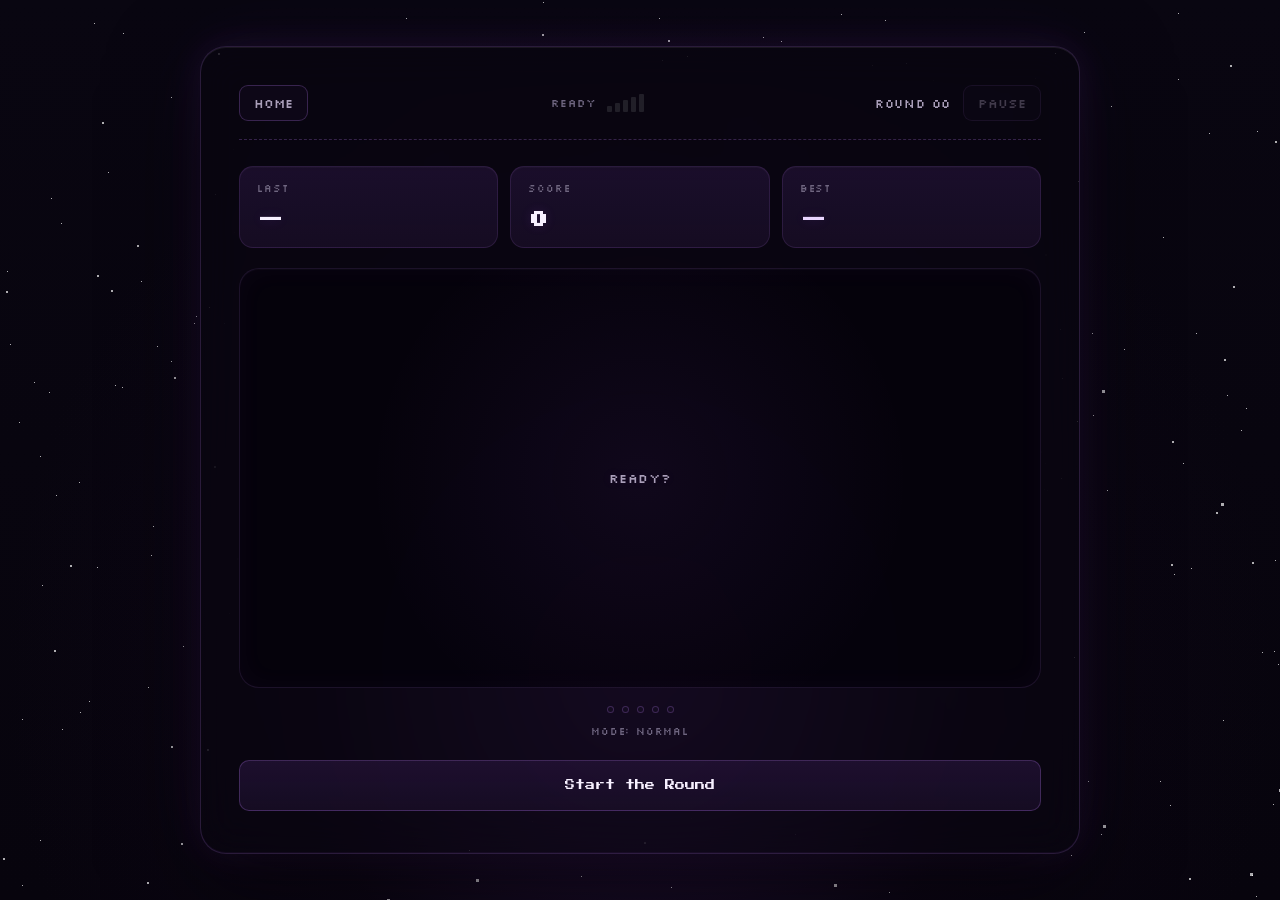
==== commit fbc190f4: "feat: results screen upgrade with round scores, score comparison, and record highlights" ====
--- a/index.html
+++ b/index.html
@@ -99,7 +99,77 @@
 
         <button id="resume-btn" type="button">Resume</button>
         <button id="restart-btn" type="button">Restart</button>
+        <button id="pause-settings-btn" type="button">Settings</button>
         <button id="quit-btn" type="button">Quit to Home</button>
+      </div>
+    </section>
+
+    <section
+      id="settings-screen"
+      role="dialog"
+      aria-modal="true"
+      aria-labelledby="settings-title"
+      aria-hidden="true"
+    >
+      <div class="settings-card">
+        <p class="results-label">OPTIONS</p>
+
+        <h2 id="settings-title">Settings</h2>
+
+        <ul class="settings-list">
+          <li class="setting-row">
+            <div>
+              <strong>Music</strong>
+              <span>Home screen soundtrack</span>
+            </div>
+            <button
+              class="toggle"
+              type="button"
+              role="switch"
+              aria-checked="true"
+              aria-label="Music"
+              data-setting="music"
+            >
+              <span class="toggle-knob"></span>
+            </button>
+          </li>
+
+          <li class="setting-row">
+            <div>
+              <strong>Sound effects</strong>
+              <span>Clicks, hits and countdown</span>
+            </div>
+            <button
+              class="toggle"
+              type="button"
+              role="switch"
+              aria-checked="true"
+              aria-label="Sound effects"
+              data-setting="sfx"
+            >
+              <span class="toggle-knob"></span>
+            </button>
+          </li>
+
+          <li class="setting-row">
+            <div>
+              <strong>Visual effects</strong>
+              <span>Glow, stars and animations</span>
+            </div>
+            <button
+              class="toggle"
+              type="button"
+              role="switch"
+              aria-checked="true"
+              aria-label="Visual effects"
+              data-setting="effects"
+            >
+              <span class="toggle-knob"></span>
+            </button>
+          </li>
+        </ul>
+
+        <button id="settings-close-btn" type="button">Close</button>
       </div>
     </section>
 
@@ -118,6 +188,7 @@
           <strong id="final-score">0</strong>
           <p class="result-streak">BEST STREAK <b id="result-streak">0</b></p>
           <p class="result-rank" id="result-rank"></p>
+          <p class="result-compare" id="result-compare"></p>
         </div>
 
         <div class="results-stats">
--- a/style.css
+++ b/style.css
@@ -120,8 +120,9 @@
 }
 
 .game-container {
-  width: 540px;
-  max-width: 92%;
+  width: min(880px, 95vw);
+  max-height: 94vh;
+  overflow-y: auto;
   padding: 38px 38px 42px;
 
   background: rgba(10, 6, 17, 0.58);
@@ -369,7 +370,7 @@
 
 .game-area {
   position: relative;
-  height: 270px;
+  height: min(48vh, 420px);
 
   display: flex;
   align-items: center;
@@ -424,6 +425,21 @@
   background: transparent;
   cursor: pointer;
   line-height: 0;
+
+  appearance: none;
+  -webkit-appearance: none;
+  -webkit-tap-highlight-color: transparent;
+  box-shadow: none;
+  filter: none;
+  outline: none;
+  border-radius: 0;
+}
+
+/* no rectangular focus frame around the cat (the glow below replaces it) */
+.target:focus,
+.target:focus-visible {
+  outline: none;
+  box-shadow: none;
 }
 
 .target.is-visible {
@@ -447,8 +463,8 @@
   pointer-events: none;
   user-select: none;
 
-  filter: drop-shadow(0 10px 22px rgba(0, 0, 0, 0.5))
-    drop-shadow(0 0 0 rgba(168, 85, 247, 0));
+  filter: none;
+  box-shadow: none;
   transition: transform 0.12s cubic-bezier(0.34, 1.56, 0.64, 1);
 }
 
@@ -458,11 +474,6 @@
   height: 1px;
   opacity: 0;
   pointer-events: none;
-}
-
-.target:hover .cat-gif {
-  filter: drop-shadow(0 0 18px rgba(168, 85, 247, 0.48))
-    drop-shadow(0 10px 22px rgba(0, 0, 0, 0.5));
 }
 
 @keyframes targetPop {
@@ -734,9 +745,11 @@
 
 .results-card {
   width: 100%;
-  max-width: 480px;
-
-  padding: 42px 36px;
+  max-width: min(720px, 92vw);
+  max-height: 92vh;
+  overflow-y: auto;
+
+  padding: 32px 34px;
 
   text-align: center;
 
@@ -770,19 +783,19 @@
   line-height: 1.5;
   color: var(--text-primary);
   text-shadow: 0 0 14px rgba(168, 85, 247, 0.15);
-  margin-bottom: 30px;
+  margin-bottom: 18px;
 }
 
 .results-stats {
   display: grid;
   grid-template-columns: repeat(3, 1fr);
-  gap: 10px;
-
-  margin-bottom: 28px;
+  gap: 8px;
+
+  margin-bottom: 20px;
 }
 
 .result-stat {
-  padding: 16px 10px;
+  padding: 12px 10px;
 
   background:
     linear-gradient(180deg, rgba(168, 85, 247, 0.06), rgba(168, 85, 247, 0.02)),
@@ -3099,71 +3112,6 @@
   object-fit: contain;
 }
 
-.sound-btn {
-  position: absolute;
-  top: 18px;
-  right: 18px;
-
-  display: flex;
-  align-items: center;
-  gap: 7px;
-
-  padding: 8px 10px;
-
-  border: 1px solid var(--border-hair);
-  border-radius: 8px;
-
-  background: rgba(168, 85, 247, 0.04);
-  color: var(--text-muted);
-
-  font-family: var(--font-mono);
-  font-size: 10px;
-
-  cursor: pointer;
-
-  transition:
-    color 0.18s ease,
-    border-color 0.18s ease,
-    background 0.18s ease,
-    box-shadow 0.18s ease,
-    transform 0.18s ease;
-}
-
-.sound-icon {
-  font-size: 14px;
-  line-height: 1;
-}
-
-.sound-btn:hover {
-  color: var(--signal-strong);
-
-  border-color: var(--signal);
-
-  background: rgba(168, 85, 247, 0.08);
-
-  box-shadow: 0 0 18px rgba(168, 85, 247, 0.12);
-
-  transform: translateY(-1px);
-}
-
-.sound-btn.is-off {
-  color: var(--text-faint);
-
-  border-color: var(--border-hair);
-
-  background: rgba(255, 255, 255, 0.02);
-
-  box-shadow: none;
-}
-
-.sound-btn.is-off:hover {
-  color: var(--text-muted);
-
-  border-color: var(--border-hair-strong);
-
-  background: rgba(255, 255, 255, 0.04);
-}
-
 .countdown-overlay {
   position: absolute;
   inset: 0;
@@ -3387,7 +3335,7 @@
 }
 
 .result-score {
-  margin-bottom: 26px;
+  margin-bottom: 18px;
 }
 
 .result-score span {
@@ -3876,9 +3824,9 @@
   --bar-color: var(--signal);
 
   display: grid;
-  grid-template-columns: 26px 1fr 62px;
+  grid-template-columns: 26px 1fr 58px 44px;
   align-items: center;
-  gap: 10px;
+  gap: 8px;
 
   font-family: var(--font-mono);
   font-size: 11px;
@@ -3951,7 +3899,7 @@
   }
 
   .breakdown-row {
-    grid-template-columns: 22px 1fr 56px;
+    grid-template-columns: 22px 1fr 52px 38px;
     gap: 8px;
   }
 }
@@ -4243,7 +4191,8 @@
   }
 }
 
-.achievements-btn {
+.achievements-btn,
+.records-btn {
   display: inline-flex;
   align-items: center;
   gap: 8px;
@@ -4268,7 +4217,8 @@
     box-shadow 0.18s ease;
 }
 
-.achievements-btn:hover {
+.achievements-btn:hover,
+.records-btn:hover {
   color: var(--signal-strong);
   border-color: var(--signal);
   background: rgba(168, 85, 247, 0.08);
@@ -4280,7 +4230,8 @@
   color: var(--pink);
 }
 
-#achievements-screen {
+#achievements-screen,
+#records-screen {
   display: none;
   position: fixed;
   inset: 0;
@@ -4296,7 +4247,8 @@
   z-index: 30;
 }
 
-#achievements-screen.is-open {
+#achievements-screen.is-open,
+#records-screen.is-open {
   display: flex;
 }
 
@@ -4419,7 +4371,8 @@
   color: var(--pink);
 }
 
-#achievements-close-btn {
+#achievements-close-btn,
+#records-close-btn {
   width: 100%;
 
   padding: 14px;
@@ -4438,7 +4391,8 @@
   transition: 0.15s ease;
 }
 
-#achievements-close-btn:hover {
+#achievements-close-btn:hover,
+#records-close-btn:hover {
   border-color: var(--signal);
   color: var(--signal-strong);
   background: rgba(168, 85, 247, 0.07);
@@ -4507,3 +4461,529 @@
   letter-spacing: 0.08em;
   color: var(--text-faint);
 }
+
+.home-links {
+  display: flex;
+  flex-wrap: wrap;
+  justify-content: center;
+  gap: 10px;
+
+  margin-top: 16px;
+}
+
+.home-links .achievements-btn,
+.home-links .records-btn {
+  margin-top: 0;
+}
+
+.settings-btn {
+  position: absolute;
+  top: 18px;
+  left: 18px;
+
+  display: flex;
+  align-items: center;
+  justify-content: center;
+
+  width: 36px;
+  height: 36px;
+  padding: 0;
+
+  color: var(--text-muted);
+  background: rgba(168, 85, 247, 0.04);
+  border: 1px solid var(--border-hair);
+  border-radius: 8px;
+
+  cursor: pointer;
+  transition:
+    color 0.18s ease,
+    border-color 0.18s ease,
+    background 0.18s ease,
+    transform 0.18s ease,
+    box-shadow 0.18s ease;
+}
+
+.settings-btn svg {
+  transition: transform 0.4s ease;
+}
+
+.settings-btn:hover {
+  color: var(--signal-strong);
+  border-color: var(--signal);
+  background: rgba(168, 85, 247, 0.08);
+  box-shadow: 0 0 18px rgba(168, 85, 247, 0.12);
+}
+
+.settings-btn:hover svg {
+  transform: rotate(60deg);
+}
+
+#pause-settings-btn {
+  display: block;
+  width: 100%;
+
+  padding: 14px;
+  margin-bottom: 10px;
+
+  border: 1px solid var(--border-hair-strong);
+  border-radius: 10px;
+  background: rgba(168, 85, 247, 0.025);
+  color: var(--text-muted);
+
+  font-family: var(--font-display);
+  font-weight: 400;
+  font-size: 10px;
+  line-height: 1.5;
+
+  cursor: pointer;
+  transition: 0.15s ease;
+}
+
+#pause-settings-btn:hover {
+  border-color: var(--signal);
+  color: var(--signal-strong);
+  background: rgba(168, 85, 247, 0.07);
+  box-shadow: 0 0 18px rgba(168, 85, 247, 0.1);
+  transform: translateY(-1px);
+}
+
+#settings-screen {
+  display: none;
+  position: fixed;
+  inset: 0;
+
+  justify-content: center;
+  align-items: center;
+
+  padding: 24px;
+
+  background: rgba(8, 5, 15, 0.78);
+  backdrop-filter: blur(10px);
+  -webkit-backdrop-filter: blur(10px);
+  z-index: 40;
+}
+
+#settings-screen.is-open {
+  display: flex;
+}
+
+.settings-card {
+  width: 100%;
+  max-width: 400px;
+
+  padding: 34px 26px 28px;
+
+  text-align: center;
+
+  background: rgba(10, 6, 17, 0.9);
+  border: 1px solid var(--border-hair-strong);
+  border-radius: var(--radius-panel);
+
+  box-shadow:
+    0 30px 80px rgba(0, 0, 0, 0.56),
+    0 0 45px rgba(168, 85, 247, 0.08),
+    inset 0 1px 0 rgba(255, 255, 255, 0.06);
+
+  animation: resultsPop 0.35s ease-out;
+}
+
+.settings-card .results-label {
+  font-family: var(--font-mono);
+  font-size: 11px;
+  letter-spacing: 0.12em;
+  color: var(--signal);
+  margin-bottom: 12px;
+}
+
+.settings-card h2 {
+  font-family: var(--font-display);
+  font-size: 15px;
+  font-weight: 400;
+  line-height: 1.6;
+  color: var(--text-primary);
+
+  margin: 0 0 20px;
+}
+
+.settings-list {
+  list-style: none;
+  margin: 0 0 20px;
+  padding: 0;
+
+  display: flex;
+  flex-direction: column;
+  gap: 8px;
+}
+
+.setting-row {
+  display: flex;
+  align-items: center;
+  justify-content: space-between;
+  gap: 12px;
+
+  padding: 12px;
+
+  text-align: left;
+
+  background: rgba(168, 85, 247, 0.03);
+  border: 1px solid var(--border-hair);
+  border-radius: 10px;
+}
+
+.setting-row strong {
+  display: block;
+
+  font-family: var(--font-mono);
+  font-size: 12px;
+  color: var(--text-primary);
+
+  margin-bottom: 3px;
+}
+
+.setting-row span {
+  font-family: var(--font-mono);
+  font-size: 10px;
+  color: var(--text-faint);
+}
+
+.toggle {
+  position: relative;
+  flex-shrink: 0;
+
+  width: 44px;
+  height: 24px;
+  padding: 0;
+
+  background: rgba(255, 255, 255, 0.05);
+  border: 1px solid var(--border-hair-strong);
+  border-radius: 12px;
+
+  cursor: pointer;
+  transition:
+    background 0.18s ease,
+    border-color 0.18s ease,
+    box-shadow 0.18s ease;
+}
+
+.toggle-knob {
+  position: absolute;
+  top: 2px;
+  left: 2px;
+
+  width: 18px;
+  height: 18px;
+
+  background: var(--text-faint);
+  border-radius: 50%;
+
+  transition:
+    transform 0.18s ease,
+    background 0.18s ease;
+}
+
+.toggle.is-on {
+  background: rgba(168, 85, 247, 0.28);
+  border-color: rgba(192, 132, 252, 0.7);
+  box-shadow: 0 0 14px rgba(168, 85, 247, 0.25);
+}
+
+.toggle.is-on .toggle-knob {
+  transform: translateX(20px);
+  background: var(--pink);
+}
+
+#settings-close-btn {
+  width: 100%;
+
+  padding: 14px;
+
+  border: 1px solid var(--border-hair-strong);
+  border-radius: 10px;
+  background: rgba(168, 85, 247, 0.025);
+  color: var(--text-muted);
+
+  font-family: var(--font-display);
+  font-weight: 400;
+  font-size: 10px;
+  line-height: 1.5;
+
+  cursor: pointer;
+  transition: 0.15s ease;
+}
+
+#settings-close-btn:hover {
+  border-color: var(--signal);
+  color: var(--signal-strong);
+  background: rgba(168, 85, 247, 0.07);
+  box-shadow: 0 0 18px rgba(168, 85, 247, 0.1);
+  transform: translateY(-1px);
+}
+
+body.no-effects #stars,
+body.no-effects #stars2,
+body.no-effects #stars3,
+body.no-effects .mouse-glow {
+  display: none;
+}
+
+body.no-effects *,
+body.no-effects *::before,
+body.no-effects *::after {
+  animation-duration: 0.001ms !important;
+  animation-delay: 0s !important;
+  animation-iteration-count: 1 !important;
+  transition-duration: 0.001ms !important;
+}
+
+body.no-effects .countdown-text.is-pop,
+body.no-effects .countdown-text.is-go,
+body.no-effects .countdown-text.is-round,
+body.no-effects .hit-feedback,
+body.no-effects .miss-feedback {
+  animation: none !important;
+  opacity: 1;
+}
+
+.game-area[data-state="waiting"] {
+  border-color: var(--border-hair-strong);
+}
+
+.game-area[data-state="waiting"] .game-status {
+  color: var(--text-muted);
+}
+
+.game-area[data-state="go"] {
+  border-color: var(--signal);
+  box-shadow:
+    inset 0 0 28px rgba(168, 85, 247, 0.035),
+    0 0 22px rgba(255, 157, 108, 0.25);
+}
+
+.game-area[data-state="go"] .game-status {
+  color: var(--signal-strong);
+  animation: none;
+  opacity: 1;
+}
+
+.game-area[data-state="cleared"] .game-status {
+  color: var(--pink);
+}
+
+.game-area::after {
+  content: "";
+  position: absolute;
+  inset: 0;
+  border-radius: inherit;
+  pointer-events: none;
+  opacity: 0;
+}
+
+.game-area[data-state="go"]::after {
+  animation: catFlash 0.35s ease-out;
+}
+
+@keyframes catFlash {
+  0% {
+    opacity: 1;
+    box-shadow: inset 0 0 70px rgba(255, 157, 108, 0.55);
+  }
+  100% {
+    opacity: 0;
+    box-shadow: inset 0 0 70px rgba(255, 157, 108, 0);
+  }
+}
+
+.round-dots .dot.is-complete {
+  background: var(--pink);
+  border-color: var(--pink);
+  transform: scale(1.3);
+  animation: dotComplete 0.5s ease-out;
+}
+
+@keyframes dotComplete {
+  0% {
+    transform: scale(1.3);
+  }
+  40% {
+    transform: scale(2);
+    box-shadow: 0 0 14px rgba(244, 114, 182, 0.8);
+  }
+  100% {
+    transform: scale(1.3);
+  }
+}
+
+@media (prefers-reduced-motion: reduce) {
+  .game-area[data-state="go"]::after,
+  .round-dots .dot.is-complete {
+    animation: none;
+  }
+}
+
+.records-body {
+  max-height: 52vh;
+  overflow-y: auto;
+  margin-bottom: 20px;
+  text-align: left;
+}
+
+.records-total {
+  margin: 0 0 12px;
+
+  font-family: var(--font-mono);
+  font-size: 11px;
+  letter-spacing: 0.1em;
+  text-align: center;
+  color: var(--pink);
+}
+
+.records-table {
+  width: 100%;
+  border-collapse: collapse;
+
+  font-family: var(--font-mono);
+  font-size: 11px;
+}
+
+.records-table th,
+.records-table td {
+  padding: 8px 4px;
+
+  text-align: center;
+  border-bottom: 1px solid var(--border-hair);
+}
+
+.records-table thead th {
+  font-size: 9px;
+  font-weight: 400;
+  letter-spacing: 0.08em;
+  color: var(--signal);
+}
+
+.records-table tbody th {
+  font-weight: 400;
+  text-align: left;
+  color: var(--text-muted);
+}
+
+.records-table td {
+  color: var(--text-primary);
+}
+
+.records-table td.is-empty {
+  color: var(--text-faint);
+}
+
+.records-subtitle {
+  margin: 18px 0 8px;
+
+  font-family: var(--font-mono);
+  font-size: 10px;
+  letter-spacing: 0.12em;
+  color: var(--pink);
+}
+
+.records-history {
+  list-style: none;
+  margin: 0;
+  padding: 0;
+
+  display: flex;
+  flex-direction: column;
+  gap: 6px;
+}
+
+.records-history li {
+  display: flex;
+  justify-content: space-between;
+  gap: 12px;
+
+  padding: 9px 12px;
+
+  font-family: var(--font-mono);
+  font-size: 10px;
+  color: var(--text-muted);
+
+  background: rgba(168, 85, 247, 0.03);
+  border: 1px solid var(--border-hair);
+  border-radius: 10px;
+}
+
+.records-history strong {
+  font-weight: 400;
+  color: var(--text-primary);
+}
+
+@media (max-width: 400px) {
+  .records-table {
+    font-size: 10px;
+  }
+
+  .records-history li {
+    flex-direction: column;
+    gap: 4px;
+  }
+}
+
+.breakdown-points {
+  text-align: right;
+  color: var(--text-faint);
+}
+
+.breakdown-row.is-fastest .breakdown-label,
+.breakdown-row.is-fastest .breakdown-points {
+  color: var(--pink);
+}
+
+.breakdown-row.is-fastest .breakdown-time::before {
+  content: "\2605 ";
+}
+
+.breakdown-row.is-slowest .breakdown-time {
+  color: rgb(251, 113, 133);
+}
+
+.result-compare {
+  margin-top: 12px;
+
+  font-family: var(--font-mono);
+  font-size: 10px;
+  letter-spacing: 0.08em;
+  color: var(--text-faint);
+}
+
+.result-compare:empty {
+  display: none;
+}
+
+.result-compare.is-up {
+  color: var(--pink);
+}
+
+.result-compare.is-down {
+  color: rgb(251, 113, 133);
+}
+
+.results-card.is-tier-fast {
+  border-color: rgba(233, 213, 255, 0.5);
+  box-shadow:
+    0 30px 80px rgba(0, 0, 0, 0.56),
+    0 0 70px rgba(233, 213, 255, 0.16),
+    inset 0 1px 0 rgba(255, 255, 255, 0.08);
+}
+
+.results-card.is-tier-normal {
+  border-color: var(--signal);
+  box-shadow:
+    0 30px 80px rgba(0, 0, 0, 0.56),
+    0 0 55px rgba(168, 85, 247, 0.16),
+    inset 0 1px 0 rgba(255, 255, 255, 0.06);
+}
+
+.results-card.is-tier-slow {
+  border-color: rgba(251, 113, 133, 0.4);
+  box-shadow:
+    0 30px 80px rgba(0, 0, 0, 0.56),
+    0 0 45px rgba(251, 113, 133, 0.1),
+    inset 0 1px 0 rgba(255, 255, 255, 0.05);
+}
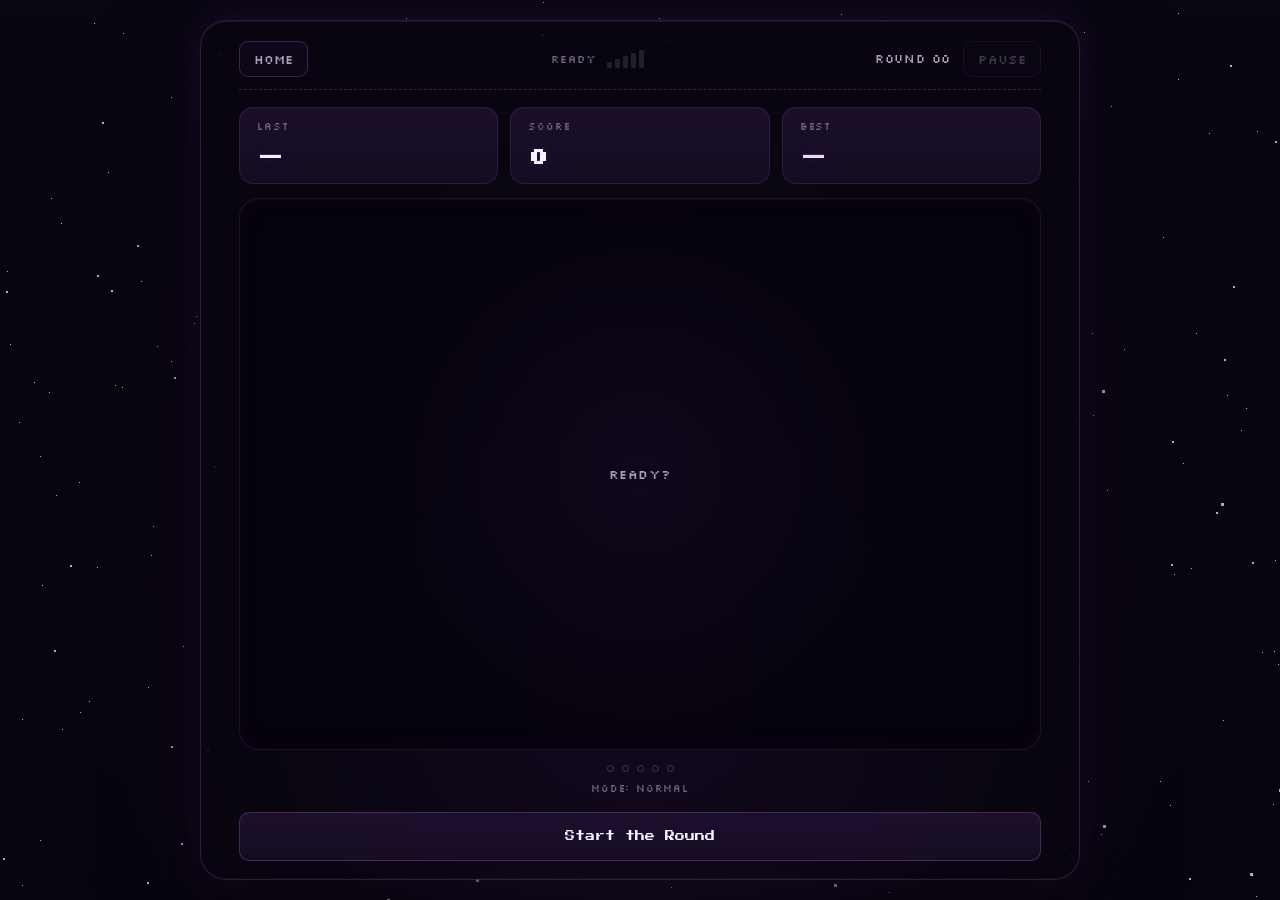
==== commit d5de50f2: "feat: settings & accessibility - volume sliders, keyboard shortcuts, dialog focus handling, no-scrol" ====
--- a/index.html
+++ b/index.html
@@ -13,7 +13,7 @@
     <link rel="stylesheet" href="style.css" />
   </head>
 
-  <body>
+  <body class="game-page">
     <div class="mouse-glow"></div>
 
     <div class="container" aria-hidden="true">
@@ -119,25 +119,18 @@
         <ul class="settings-list">
           <li class="setting-row">
             <div>
-              <strong>Music</strong>
-              <span>Home screen soundtrack</span>
-            </div>
-            <button
-              class="toggle"
-              type="button"
-              role="switch"
-              aria-checked="true"
-              aria-label="Music"
-              data-setting="music"
-            >
-              <span class="toggle-knob"></span>
-            </button>
-          </li>
-
-          <li class="setting-row">
-            <div>
               <strong>Sound effects</strong>
               <span>Clicks, hits and countdown</span>
+              <input
+                class="volume-slider"
+                type="range"
+                min="0"
+                max="100"
+                step="5"
+                value="100"
+                data-volume="sfxVolume"
+                aria-label="Sound effects volume"
+              />
             </div>
             <button
               class="toggle"
@@ -169,6 +162,10 @@
           </li>
         </ul>
 
+        <p class="settings-hint">
+          Space: start / catch &middot; P or Esc: pause
+        </p>
+
         <button id="settings-close-btn" type="button">Close</button>
       </div>
     </section>
--- a/style.css
+++ b/style.css
@@ -4987,3 +4987,730 @@
     0 0 45px rgba(251, 113, 133, 0.1),
     inset 0 1px 0 rgba(255, 255, 255, 0.05);
 }
+
+.mascot-wrap {
+  display: flex;
+  justify-content: center;
+  margin-bottom: 10px;
+}
+
+.mascot {
+  display: block;
+  width: 80px;
+  height: 60px;
+
+  filter: drop-shadow(0 0 10px rgba(168, 85, 247, 0.45));
+  animation: mascotBob 2.4s ease-in-out infinite;
+}
+
+.mascot-body {
+  fill: var(--signal-strong);
+}
+
+.mascot-inner {
+  fill: var(--pink);
+}
+
+.mascot-eye {
+  fill: var(--bg-void);
+}
+
+.mascot-eyes {
+  transform-box: fill-box;
+  transform-origin: center;
+  animation: mascotBlink 4s ease-in-out infinite;
+}
+
+.mascot-tail {
+  transform-box: fill-box;
+  transform-origin: bottom left;
+  animation: mascotTail 1.6s ease-in-out infinite alternate;
+}
+
+@keyframes mascotBob {
+  0%,
+  100% {
+    transform: translateY(0);
+  }
+  50% {
+    transform: translateY(-3px);
+  }
+}
+
+@keyframes mascotBlink {
+  0%,
+  94%,
+  100% {
+    transform: scaleY(1);
+  }
+  96% {
+    transform: scaleY(0.1);
+  }
+}
+
+@keyframes mascotTail {
+  from {
+    transform: rotate(-10deg);
+  }
+  to {
+    transform: rotate(10deg);
+  }
+}
+
+.how-to {
+  list-style: none;
+  display: flex;
+  flex-wrap: wrap;
+  justify-content: center;
+  gap: 8px;
+
+  margin: -16px 0 0;
+  padding: 0;
+}
+
+.how-to li {
+  display: flex;
+  align-items: center;
+  gap: 6px;
+
+  padding: 6px 10px;
+
+  font-family: var(--font-mono);
+  font-size: 11px;
+  color: var(--text-muted);
+
+  border: 1px dashed var(--border-hair-strong);
+  border-radius: 8px;
+}
+
+.how-to b {
+  font-family: var(--font-display);
+  font-weight: 400;
+  font-size: 9px;
+  color: var(--signal);
+}
+
+.home-stats {
+  margin-top: 26px;
+}
+
+.home-stats-mode {
+  margin-bottom: 8px;
+
+  font-family: var(--font-mono);
+  font-size: 10px;
+  letter-spacing: 0.12em;
+  color: var(--signal);
+}
+
+.home-stat-row {
+  display: flex;
+  justify-content: center;
+  gap: 8px;
+}
+
+.home-stat {
+  min-width: 84px;
+  padding: 8px 10px;
+
+  background: rgba(168, 85, 247, 0.035);
+  border: 1px solid var(--border-hair);
+  border-radius: 10px;
+}
+
+.home-stat span {
+  display: block;
+  margin-bottom: 4px;
+
+  font-family: var(--font-mono);
+  font-size: 9px;
+  letter-spacing: 0.06em;
+  color: var(--text-faint);
+}
+
+.home-stat strong {
+  font-family: var(--font-display);
+  font-weight: 400;
+  font-size: 11px;
+  color: var(--pink);
+}
+
+.mode-btn.is-picked {
+  animation: modePick 0.3s cubic-bezier(0.34, 1.56, 0.64, 1);
+}
+
+.mode-hint.is-changing,
+.home-stats.is-changing {
+  animation: fadeSwap 0.3s ease-out;
+}
+
+@keyframes modePick {
+  from {
+    transform: scale(0.9);
+  }
+  to {
+    transform: scale(1);
+  }
+}
+
+@keyframes fadeSwap {
+  from {
+    opacity: 0;
+    transform: translateY(4px);
+  }
+  to {
+    opacity: 1;
+    transform: translateY(0);
+  }
+}
+
+.mode-btn:active,
+.achievements-btn:active,
+.records-btn:active,
+.settings-btn:active,
+.home-btn:active,
+.pause-btn:active:not(:disabled),
+#resume-btn:active,
+#restart-btn:active,
+#quit-btn:active,
+#pause-settings-btn:active,
+#play-again-btn:active,
+#results-home-btn:active,
+#achievements-close-btn:active,
+#records-close-btn:active,
+#settings-close-btn:active {
+  transform: translateY(1px) scale(0.98);
+}
+
+@media (max-width: 400px) {
+  .home-stat {
+    flex: 1;
+    min-width: 0;
+  }
+}
+
+@media (prefers-reduced-motion: reduce) {
+  .mascot,
+  .mascot-eyes,
+  .mascot-tail,
+  .mode-btn.is-picked,
+  .mode-hint.is-changing,
+  .home-stats.is-changing {
+    animation: none;
+  }
+}
+
+/* ===== Scroll cleanup: compact layouts + themed scrollbars ===== */
+
+.game-container,
+#results-screen,
+.results-card {
+  scrollbar-width: thin;
+  scrollbar-color: rgba(168, 85, 247, 0.45) transparent;
+}
+
+.game-container::-webkit-scrollbar,
+#results-screen::-webkit-scrollbar,
+.results-card::-webkit-scrollbar {
+  width: 6px;
+}
+
+.game-container::-webkit-scrollbar-track,
+#results-screen::-webkit-scrollbar-track,
+.results-card::-webkit-scrollbar-track {
+  background: transparent;
+}
+
+.game-container::-webkit-scrollbar-thumb,
+#results-screen::-webkit-scrollbar-thumb,
+.results-card::-webkit-scrollbar-thumb {
+  background: rgba(168, 85, 247, 0.45);
+  border-radius: 999px;
+}
+
+.achievements-card {
+  max-width: 560px;
+}
+
+.achievements-list {
+  max-height: none;
+  overflow: visible;
+
+  display: grid;
+  grid-template-columns: 1fr 1fr;
+  gap: 8px;
+}
+
+.achievement-item {
+  flex-direction: column;
+  align-items: flex-start;
+  justify-content: flex-start;
+  gap: 6px;
+
+  padding: 10px 12px;
+}
+
+.achievement-item strong {
+  font-size: 11px;
+  line-height: 1.4;
+  margin-bottom: 4px;
+}
+
+.achievement-item span {
+  display: block;
+  font-size: 9px;
+  line-height: 1.5;
+}
+
+.achievement-item em {
+  font-size: 8px;
+}
+
+.records-body {
+  max-height: none;
+  overflow: visible;
+}
+
+.records-card {
+  max-width: 480px;
+}
+
+.records-history {
+  gap: 5px;
+}
+
+.records-history li {
+  padding: 7px 10px;
+}
+
+.records-subtitle {
+  margin: 14px 0 6px;
+}
+
+@media (max-width: 560px) {
+  .achievements-list {
+    grid-template-columns: 1fr;
+  }
+
+  .achievement-item {
+    flex-direction: row;
+    align-items: center;
+    justify-content: space-between;
+  }
+
+  .achievements-card {
+    max-height: 90vh;
+    overflow-y: auto;
+    scrollbar-width: none;
+  }
+
+  .achievements-card::-webkit-scrollbar {
+    display: none;
+  }
+}
+
+@media (max-height: 700px) {
+  .records-card {
+    max-height: 90vh;
+    overflow-y: auto;
+    scrollbar-width: none;
+  }
+
+  .records-card::-webkit-scrollbar {
+    display: none;
+  }
+}
+
+/* ===== Paw decorations: fixed positioning + proper paw shape ===== */
+
+.home-screen > .paw {
+  position: absolute;
+  z-index: 0;
+  width: 30px;
+  height: 28px;
+  opacity: 0.2;
+}
+
+.paw::before {
+  width: 16px;
+  height: 12px;
+  top: 14px;
+  left: 7px;
+  border-radius: 50% 50% 46% 46% / 62% 62% 38% 38%;
+}
+
+.paw::after {
+  width: 6px;
+  height: 8px;
+  top: 8px;
+  left: 1px;
+  border-radius: 50%;
+  box-shadow:
+    5px -6px 0 0 currentColor,
+    16px -6px 0 0 currentColor,
+    22px 0 0 0 currentColor;
+}
+
+.home-screen > .paw-left {
+  top: 30px;
+  left: calc(50% - 150px);
+  transform: rotate(-22deg);
+  color: var(--pink);
+}
+
+.home-screen > .paw-right {
+  top: 52px;
+  left: calc(50% + 118px);
+  transform: rotate(20deg);
+  color: var(--signal);
+}
+
+@media (max-width: 480px) {
+  .home-screen > .paw-left {
+    left: calc(50% - 110px);
+  }
+
+  .home-screen > .paw-right {
+    left: calc(50% + 80px);
+  }
+}
+
+/* ===== Home screen: lighter, cleaner layout ===== */
+
+.home-screen {
+  padding-top: 8px;
+}
+
+.home-screen h1 {
+  margin-bottom: 12px;
+}
+
+.home-screen .tagline {
+  margin-bottom: 26px;
+}
+
+/* How-to chips are noise next to the mode picker; the tagline and
+   the in-game prompts already teach the loop. */
+.mode-select {
+  margin-top: 0;
+}
+
+.mode-hint {
+  margin: 12px 0 18px;
+}
+
+/* Records become one quiet line instead of three boxed cards */
+.home-stats {
+  margin-top: 26px;
+}
+
+.home-stats-mode {
+  margin-bottom: 10px;
+  opacity: 0.8;
+}
+
+.home-stat-row {
+  gap: 0;
+}
+
+.home-stat {
+  min-width: 0;
+  padding: 2px 18px;
+
+  background: none;
+  border: 0;
+  border-radius: 0;
+}
+
+.home-stat + .home-stat {
+  border-left: 1px solid var(--border-hair-strong);
+}
+
+/* Secondary links: text-style, not heavy buttons */
+.home-links {
+  margin-top: 22px;
+  gap: 8px;
+}
+
+.home-links .achievements-btn,
+.home-links .records-btn {
+  background: transparent;
+  border-color: transparent;
+  color: var(--text-muted);
+}
+
+.home-links .achievements-btn:hover,
+.home-links .records-btn:hover {
+  background: rgba(168, 85, 247, 0.08);
+  border-color: var(--border-hair-strong);
+  color: var(--text-primary);
+}
+
+/* ===== Feature 4: home screen upgrade ===== */
+
+/* How-to: one quiet line instead of boxed chips */
+.how-to {
+  display: flex;
+  flex-wrap: wrap;
+  justify-content: center;
+  align-items: center;
+  gap: 4px 14px;
+
+  margin: -10px 0 24px;
+}
+
+.how-to li {
+  padding: 0;
+
+  font-size: 11px;
+  color: var(--text-faint);
+
+  border: 0;
+  border-radius: 0;
+}
+
+.how-to li + li::before {
+  content: "\203A";
+  margin-right: 14px;
+  color: var(--border-hair-strong);
+}
+
+/* Per-mode accent on the picker */
+.mode-select {
+  --mode-accent: 192, 132, 252;
+}
+
+.mode-select[data-mode="easy"] {
+  --mode-accent: 165, 180, 252;
+}
+
+.mode-select[data-mode="hard"] {
+  --mode-accent: 232, 121, 249;
+}
+
+.mode-btn.is-active {
+  background: rgba(var(--mode-accent), 0.16);
+  border-color: rgba(var(--mode-accent), 0.6);
+  box-shadow: 0 0 16px rgba(var(--mode-accent), 0.22);
+}
+
+/* Mascot mood: calmer on Easy, twitchier on Hard */
+.mascot-wrap[data-mode="easy"] .mascot-tail {
+  animation-duration: 2.4s;
+}
+
+.mascot-wrap[data-mode="hard"] .mascot-tail {
+  animation-duration: 0.7s;
+}
+
+.mascot-wrap[data-mode="hard"] .mascot {
+  animation-duration: 1.6s;
+}
+
+.mascot-wrap.is-hop {
+  animation: mascotHop 0.4s cubic-bezier(0.34, 1.56, 0.64, 1);
+}
+
+@keyframes mascotHop {
+  0% {
+    transform: translateY(0);
+  }
+  40% {
+    transform: translateY(-8px);
+  }
+  100% {
+    transform: translateY(0);
+  }
+}
+
+@media (prefers-reduced-motion: reduce) {
+  .mascot-wrap.is-hop {
+    animation: none;
+  }
+}
+
+body.no-effects .mascot-wrap.is-hop {
+  animation: none;
+}
+
+/* ===== Gameplay fits the screen: no scrolling on index ===== */
+
+body.game-page {
+  height: 100vh;
+  height: 100dvh;
+  min-height: 0;
+  overflow: hidden;
+}
+
+.game-page .game-container {
+  display: flex;
+  flex-direction: column;
+
+  width: min(880px, 95vw);
+  height: min(860px, calc(100vh - 16px));
+  height: min(860px, calc(100dvh - 16px));
+  max-height: none;
+  overflow: hidden;
+
+  padding: clamp(10px, 2.2vh, 38px) clamp(12px, 3vw, 38px)
+    clamp(10px, 2vh, 42px);
+}
+
+.game-page .game-header,
+.game-page .stat-row,
+.game-page .round-dots,
+.game-page .mode-tag,
+.game-page .start-btn {
+  flex: none;
+}
+
+.game-page .game-header {
+  margin-bottom: clamp(8px, 1.8vh, 26px);
+  padding-bottom: clamp(6px, 1.4vh, 18px);
+}
+
+.game-page .stat-row {
+  margin-bottom: clamp(8px, 1.6vh, 20px);
+}
+
+.game-page .stat-block {
+  padding: clamp(7px, 1.4vh, 15px) clamp(10px, 1.6vw, 17px);
+}
+
+/* the play area takes whatever space is left */
+.game-page .game-area {
+  flex: 1 1 0;
+  height: auto;
+  min-height: 0;
+}
+
+.game-page .round-dots {
+  margin-top: clamp(8px, 1.6vh, 18px);
+}
+
+.game-page .mode-tag {
+  margin-top: clamp(6px, 1.2vh, 12px);
+}
+
+.game-page .start-btn {
+  margin-top: clamp(8px, 1.8vh, 22px);
+  padding: clamp(10px, 1.8vh, 17px) 16px;
+}
+
+/* short screens (landscape phones, small laptops) */
+@media (max-height: 520px) {
+  .game-page .mode-tag {
+    display: none;
+  }
+
+  .game-page .stat-block {
+    padding: 5px 10px;
+  }
+
+  .game-page .stat-label {
+    font-size: 9px;
+  }
+
+  .game-page .round-dots {
+    margin-top: 6px;
+  }
+
+  .game-page .start-btn {
+    margin-top: 6px;
+    padding: 9px 14px;
+  }
+}
+
+/* ===== Settings: volume sliders + shortcuts hint ===== */
+
+.setting-row > div {
+  flex: 1;
+  min-width: 0;
+}
+
+.volume-slider {
+  --fill: 100%;
+
+  display: block;
+  width: 100%;
+  height: 18px;
+  margin: 8px 0 0;
+
+  background: transparent;
+  cursor: pointer;
+
+  -webkit-appearance: none;
+  appearance: none;
+}
+
+.volume-slider::-webkit-slider-runnable-track {
+  height: 4px;
+  border-radius: 999px;
+  background: linear-gradient(
+    90deg,
+    var(--signal) var(--fill),
+    rgba(255, 255, 255, 0.08) var(--fill)
+  );
+}
+
+.volume-slider::-moz-range-track {
+  height: 4px;
+  border-radius: 999px;
+  background: rgba(255, 255, 255, 0.08);
+}
+
+.volume-slider::-moz-range-progress {
+  height: 4px;
+  border-radius: 999px;
+  background: var(--signal);
+}
+
+.volume-slider::-webkit-slider-thumb {
+  -webkit-appearance: none;
+  width: 14px;
+  height: 14px;
+  margin-top: -5px;
+  border: 0;
+  border-radius: 50%;
+  background: var(--pink);
+  box-shadow: 0 0 10px rgba(168, 85, 247, 0.5);
+}
+
+.volume-slider::-moz-range-thumb {
+  width: 14px;
+  height: 14px;
+  border: 0;
+  border-radius: 50%;
+  background: var(--pink);
+  box-shadow: 0 0 10px rgba(168, 85, 247, 0.5);
+}
+
+.volume-slider:focus-visible {
+  outline: 2px solid var(--signal);
+  outline-offset: 3px;
+  border-radius: 4px;
+}
+
+.settings-hint {
+  margin: 0 0 16px;
+
+  font-family: var(--font-mono);
+  font-size: 10px;
+  line-height: 1.6;
+  color: var(--text-faint);
+}
+
+.settings-card {
+  max-height: 90vh;
+  overflow-y: auto;
+  scrollbar-width: none;
+}
+
+.settings-card::-webkit-scrollbar {
+  display: none;
+}
+
+/* inert (blocked) layers never react to the pointer */
+[inert] {
+  pointer-events: none;
+}
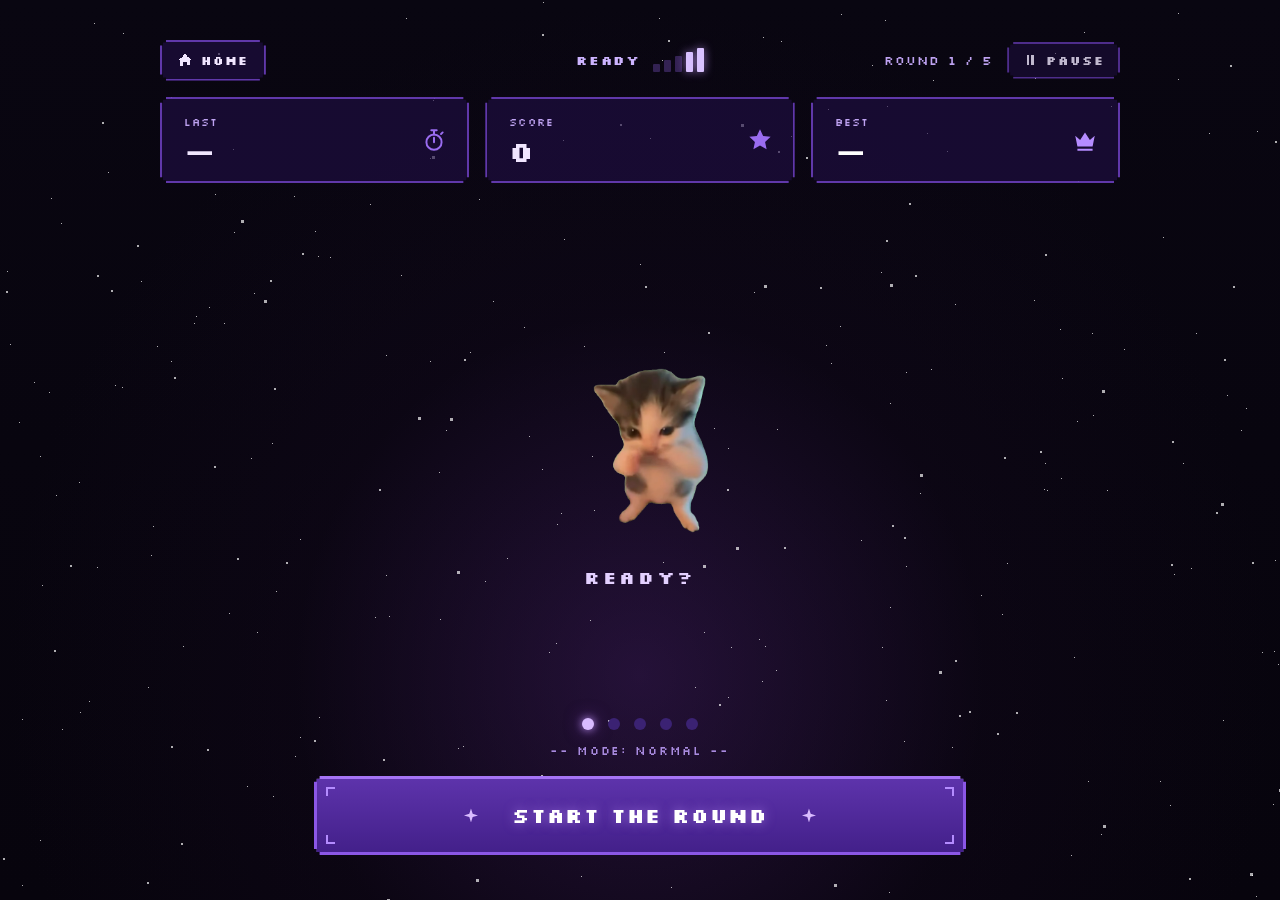
==== commit 25af7afd: "Gameplay screen redesign: notched HUD panels, icons, idle scuba cat with sound, Ready? sign, no glow" ====
--- a/index.html
+++ b/index.html
@@ -24,15 +24,27 @@
 
     <main class="game-container">
       <header class="game-header">
-        <button class="home-btn">Home</button>
-
-        <div class="difficulty" aria-label="Difficulty">
+        <button class="home-btn" type="button">
+          <svg
+            class="btn-icon"
+            viewBox="0 0 12 12"
+            shape-rendering="crispEdges"
+            aria-hidden="true"
+          >
+            <path
+              d="M6 1h1v1h1v1h1v1h1v1h1v1h-1v4H8V8H4v3H2V6H1V5h1V4h1V3h1V2h1V1z"
+            />
+          </svg>
+          <span>Home</span>
+        </button>
+
+        <div class="difficulty is-ready" aria-label="Difficulty">
           <span class="difficulty-name">READY</span>
           <div class="difficulty-bars"></div>
         </div>
 
         <div class="header-right">
-          <span class="round-counter">Round 00</span>
+          <span class="round-counter">Round 1 / 5</span>
 
           <button
             class="pause-btn"
@@ -40,7 +52,15 @@
             aria-label="Pause game"
             disabled
           >
-            Pause
+            <svg
+              class="btn-icon"
+              viewBox="0 0 12 12"
+              shape-rendering="crispEdges"
+              aria-hidden="true"
+            >
+              <path d="M3 2h2v8H3zM7 2h2v8H7z" />
+            </svg>
+            <span>Pause</span>
           </button>
         </div>
       </header>
@@ -49,20 +69,54 @@
         <div class="stat-block">
           <span class="stat-label">Last</span>
           <span class="reaction-time stat-value">—</span>
+          <svg
+            class="stat-icon"
+            viewBox="0 0 24 24"
+            fill="none"
+            stroke="currentColor"
+            stroke-width="1.8"
+            stroke-linecap="round"
+            stroke-linejoin="round"
+            aria-hidden="true"
+          >
+            <circle cx="12" cy="14" r="7" />
+            <path d="M12 14V10M9.5 3h5M12 3v4M18.5 6.5l1.5-1.5" />
+          </svg>
         </div>
 
         <div class="stat-block">
           <span class="stat-label">Score</span>
           <span class="score-value stat-value">0</span>
+          <svg
+            class="stat-icon"
+            viewBox="0 0 24 24"
+            fill="currentColor"
+            aria-hidden="true"
+          >
+            <path
+              d="M12 2l2.9 6.3 6.9.8-5.1 4.7 1.4 6.8L12 17.1 5.9 20.6l1.4-6.8L2.2 9.1l6.9-.8z"
+            />
+          </svg>
         </div>
 
         <div class="stat-block is-best">
           <span class="stat-label">Best</span>
           <span class="best-score stat-value">—</span>
+          <svg
+            class="stat-icon"
+            viewBox="0 0 24 24"
+            fill="currentColor"
+            aria-hidden="true"
+          >
+            <path d="M3 8l4.5 4L12 5l4.5 7L21 8l-2 10H5L3 8zM5 20h14v2H5z" />
+          </svg>
         </div>
       </div>
 
       <div class="game-area">
+        <div class="idle-cat" aria-hidden="true">
+          <canvas width="222" height="288"></canvas>
+        </div>
         <button class="target" aria-label="Click the cat">
           <canvas class="cat-gif" width="222" height="288"></canvas>
           <video class="cat-source" autoplay loop muted playsinline>
@@ -82,7 +136,11 @@
 
       <p class="mode-tag"></p>
 
-      <button class="start-btn">Start the Round</button>
+      <button class="start-btn" type="button">
+        <i class="start-spark" aria-hidden="true"></i>
+        <span>Start the Round</span>
+        <i class="start-spark" aria-hidden="true"></i>
+      </button>
     </main>
 
     <section
--- a/style.css
+++ b/style.css
@@ -619,108 +619,418 @@
   align-items: center;
   text-align: center;
 
+  /* translucent so the starfield shows through */
   background:
     radial-gradient(
       circle at 50% 42%,
-      rgba(168, 85, 247, 0.11),
-      transparent 34%
+      rgba(168, 85, 247, 0.13),
+      transparent 40%
     ),
-    radial-gradient(
-      circle at 50% 70%,
-      rgba(124, 58, 237, 0.06),
-      transparent 48%
-    ),
-    var(--bg-void);
+    rgba(8, 5, 15, 0.8);
   z-index: 10;
-}
-
-.loading-logo {
-  font-family: var(--font-display);
-  font-weight: 700;
-  font-size: 22px;
-  letter-spacing: -0.01em;
-  margin-bottom: 16px;
-}
-
+
+  opacity: 0;
+  transition: opacity 0.25s ease;
+}
+
+#game-loading.is-visible {
+  opacity: 1;
+}
+
+/* the cat is the focus: no card, no frame, just an aura */
 .loading-den {
-  width: 96px;
-  height: 96px;
-  margin: 0 auto 20px;
   position: relative;
 
-  border-radius: 50%;
-  background: rgba(18, 10, 30, 0.9);
-  border: 1px solid var(--border-hair-strong);
+  width: min(340px, 90vw);
+  height: 230px;
+  margin: 0 auto 4px;
 
   display: flex;
   align-items: center;
   justify-content: center;
-  overflow: hidden;
-
-  box-shadow:
-    inset 0 0 0 6px var(--bg-void),
-    0 0 0 1px var(--border-hair),
-    0 0 30px rgba(168, 85, 247, 0.26);
-
-  animation: denBreathe 2.2s ease-in-out infinite;
-}
-
-.loading-gif {
-  width: 72%;
-  height: 72%;
-  object-fit: contain;
-}
-
-@keyframes denBreathe {
+}
+
+.loading-aura {
+  position: absolute;
+  width: 340px;
+  height: 260px;
+  left: 50%;
+  top: 50%;
+
+  border-radius: 50%;
+  background: radial-gradient(
+    closest-side,
+    rgba(168, 85, 247, 0.4),
+    rgba(168, 85, 247, 0.13) 45%,
+    transparent 100%
+  );
+  filter: blur(26px);
+
+  transform: translate(-50%, -50%);
+  animation: auraPulse 3.2s ease-in-out infinite;
+}
+
+@keyframes auraPulse {
   0%,
   100% {
-    box-shadow:
-      inset 0 0 0 6px var(--bg-void),
-      0 0 0 1px var(--border-hair),
-      0 0 30px rgba(168, 85, 247, 0.26);
+    opacity: 0.6;
+    transform: translate(-50%, -50%) scale(0.94);
   }
   50% {
-    box-shadow:
-      inset 0 0 0 6px var(--bg-void),
-      0 0 0 1px var(--border-hair),
-      0 0 44px rgba(168, 85, 247, 0.42);
-  }
-}
-
-.loading-bar {
+    opacity: 1;
+    transform: translate(-50%, -50%) scale(1.08);
+  }
+}
+
+.loading-gif {
+  position: relative;
+  z-index: 1;
+
   width: 140px;
-  height: 4px;
-  margin: 18px auto 0;
-
-  border-radius: 999px;
-  background: var(--bg-raised);
-  overflow: hidden;
-}
-
-.loading-bar span {
+  height: 140px;
+  object-fit: contain;
+
+  filter: drop-shadow(0 0 16px rgba(168, 85, 247, 0.45));
+  animation:
+    catEnter 0.6s cubic-bezier(0.22, 1, 0.36, 1) both,
+    catFloat 3.2s ease-in-out 0.6s infinite alternate,
+    catTilt 4.6s ease-in-out 0.6s infinite alternate;
+}
+
+@keyframes catEnter {
+  from {
+    opacity: 0;
+    transform: translateY(16px) scale(0.86);
+  }
+  to {
+    opacity: 1;
+    transform: none;
+  }
+}
+
+@keyframes catFloat {
+  from {
+    translate: 0 0;
+    scale: 1;
+  }
+  to {
+    translate: 0 -9px;
+    scale: 1.04;
+  }
+}
+
+@keyframes catTilt {
+  from {
+    rotate: -1.2deg;
+  }
+  to {
+    rotate: 1.2deg;
+  }
+}
+
+/* tiny floating stars and paws around the cat */
+.spark {
+  position: absolute;
+  left: var(--x);
+  top: var(--y);
+  z-index: 0;
+
+  pointer-events: none;
+  animation: sparkFloat var(--t, 3.6s) ease-in-out var(--d, 0s) infinite;
+}
+
+.spark.star {
+  width: calc(4px * var(--z, 1));
+  height: calc(4px * var(--z, 1));
+
+  background: var(--pink);
+  box-shadow: 0 0 8px rgba(192, 132, 252, 0.9);
+}
+
+.spark.paw-spark {
+  width: 30px;
+  height: 28px;
+  color: var(--signal-strong);
+  filter: drop-shadow(0 0 6px rgba(192, 132, 252, 0.55));
+}
+
+.spark .paw {
+  opacity: 0.55;
+}
+
+@keyframes sparkFloat {
+  0%,
+  100% {
+    opacity: 0.2;
+    transform: translateY(0) scale(var(--s, 1));
+  }
+  50% {
+    opacity: 1;
+    transform: translateY(-12px) scale(var(--s, 1));
+  }
+}
+
+.loading-logo {
+  font-family: var(--font-display);
+  font-weight: 400;
+  font-size: 16px;
+  letter-spacing: 0.08em;
+  margin-bottom: 16px;
+
+  animation:
+    logoIn 0.6s cubic-bezier(0.22, 1, 0.36, 1) 0.15s both,
+    logoGlow 1.3s ease-in-out 0.3s infinite alternate;
+}
+
+@keyframes logoIn {
+  from {
+    opacity: 0;
+    transform: translateY(10px);
+    letter-spacing: 0.26em;
+  }
+  to {
+    opacity: 1;
+    transform: none;
+    letter-spacing: 0.08em;
+  }
+}
+
+@keyframes logoGlow {
+  from {
+    color: #f3e8ff;
+    text-shadow:
+      0 0 10px rgba(168, 85, 247, 0.3),
+      0 0 24px rgba(168, 85, 247, 0.12);
+  }
+  to {
+    color: #c084fc;
+    text-shadow:
+      0 0 12px rgba(192, 132, 252, 0.9),
+      0 0 28px rgba(168, 85, 247, 0.6),
+      0 0 52px rgba(168, 85, 247, 0.32);
+  }
+}
+
+.loading-defs {
+  position: absolute;
+  width: 0;
+  height: 0;
+}
+
+.loading-steps {
+  display: flex;
+  justify-content: center;
+  align-items: center;
+  gap: 22px;
+  height: 38px;
+  margin: 0 auto;
+
+  animation: loadingFadeUp 0.45s ease-out 0.35s both;
+}
+
+.loading-step {
   display: block;
+  width: 24px;
+  height: 24px;
+
+  color: var(--signal-strong);
+}
+
+.loading-step svg {
+  display: block;
+  width: 100%;
   height: 100%;
-  width: 40%;
-  border-radius: 999px;
-  background: linear-gradient(90deg, var(--signal), var(--pink));
-  animation: loadingSweep 1.1s ease-in-out infinite;
-}
-
-@keyframes loadingSweep {
-  0% {
-    transform: translateX(-100%);
-  }
+
+  fill: currentColor;
+  opacity: 0.7;
+
+  animation-duration: 2.7s;
+  animation-timing-function: ease;
+  animation-iteration-count: infinite;
+  animation-delay: 0.35s;
+  animation-fill-mode: backwards;
+}
+
+.loading-step:nth-child(1) svg {
+  animation-name: pawOne;
+}
+
+.loading-step:nth-child(2) svg {
+  animation-name: pawTwo;
+}
+
+.loading-step:nth-child(3) svg {
+  animation-name: pawThree;
+}
+
+@keyframes pawOne {
+  0%,
+  17%,
   100% {
-    transform: translateX(350%);
+    opacity: 1;
+    scale: 1;
+    filter: drop-shadow(0 0 5px rgba(216, 180, 254, 0.85))
+      drop-shadow(0 0 12px rgba(168, 85, 247, 0.45));
+  }
+  5% {
+    opacity: 1;
+    scale: 1.28;
+    filter: drop-shadow(0 0 8px rgba(233, 213, 255, 1))
+      drop-shadow(0 0 18px rgba(168, 85, 247, 0.7));
+  }
+}
+
+@keyframes pawTwo {
+  0%,
+  33% {
+    opacity: 0.2;
+    scale: 0.88;
+    filter: drop-shadow(0 0 0 rgba(216, 180, 254, 0))
+      drop-shadow(0 0 0 rgba(168, 85, 247, 0));
+  }
+  38% {
+    opacity: 1;
+    scale: 1.28;
+    filter: drop-shadow(0 0 8px rgba(233, 213, 255, 1))
+      drop-shadow(0 0 18px rgba(168, 85, 247, 0.7));
+  }
+  50%,
+  94% {
+    opacity: 1;
+    scale: 1;
+    filter: drop-shadow(0 0 5px rgba(216, 180, 254, 0.85))
+      drop-shadow(0 0 12px rgba(168, 85, 247, 0.45));
+  }
+  100% {
+    opacity: 0.2;
+    scale: 0.88;
+    filter: drop-shadow(0 0 0 rgba(216, 180, 254, 0))
+      drop-shadow(0 0 0 rgba(168, 85, 247, 0));
+  }
+}
+
+@keyframes pawThree {
+  0%,
+  66% {
+    opacity: 0.2;
+    scale: 0.88;
+    filter: drop-shadow(0 0 0 rgba(216, 180, 254, 0))
+      drop-shadow(0 0 0 rgba(168, 85, 247, 0));
+  }
+  71% {
+    opacity: 1;
+    scale: 1.28;
+    filter: drop-shadow(0 0 8px rgba(233, 213, 255, 1))
+      drop-shadow(0 0 18px rgba(168, 85, 247, 0.7));
+  }
+  83%,
+  94% {
+    opacity: 1;
+    scale: 1;
+    filter: drop-shadow(0 0 5px rgba(216, 180, 254, 0.85))
+      drop-shadow(0 0 12px rgba(168, 85, 247, 0.45));
+  }
+  100% {
+    opacity: 0.2;
+    scale: 0.88;
+    filter: drop-shadow(0 0 0 rgba(216, 180, 254, 0))
+      drop-shadow(0 0 0 rgba(168, 85, 247, 0));
   }
 }
 
 .loading-text {
-  margin-top: 16px;
+  margin-top: 14px;
+  min-height: 1.4em;
+
   font-family: var(--font-mono);
   font-size: 11px;
   letter-spacing: 0.08em;
   color: var(--text-muted);
+
+  animation: loadingFadeUp 0.45s ease-out 0.5s both;
+}
+
+.loading-ellipsis i {
+  font-style: normal;
+
+  animation: ellipsisDot 1.2s ease-in-out infinite backwards;
+}
+
+.loading-ellipsis i:nth-child(2) {
+  animation-delay: 0.2s;
+}
+
+.loading-ellipsis i:nth-child(3) {
+  animation-delay: 0.4s;
+}
+
+@keyframes ellipsisDot {
+  0%,
+  100% {
+    opacity: 0.15;
+  }
+  25%,
+  70% {
+    opacity: 1;
+  }
+}
+
+@keyframes loadingFadeUp {
+  from {
+    opacity: 0;
+    transform: translateY(8px);
+  }
+  to {
+    opacity: 1;
+    transform: none;
+  }
+}
+
+body.no-effects .loading-aura,
+body.no-effects .loading-gif,
+body.no-effects .loading-logo,
+body.no-effects .spark {
+  animation: none;
+}
+
+body.no-effects .spark {
+  opacity: 0.55;
+}
+
+body.no-effects .loading-step svg {
+  animation-duration: 2.7s !important;
+  animation-iteration-count: infinite !important;
+}
+
+body.no-effects .loading-ellipsis i {
+  animation-duration: 1.2s !important;
+  animation-iteration-count: infinite !important;
+}
+
+@media (prefers-reduced-motion: reduce) {
+  .loading-aura,
+  .loading-gif,
+  .loading-logo,
+  .spark {
+    animation: none;
+  }
+
+  .spark {
+    opacity: 0.55;
+  }
+
+  #game-loading {
+    transition: none;
+  }
+}
+
+.is-returning .home-screen {
+  display: none;
+}
+
+.is-returning .game-container,
+.is-loading .game-container {
+  visibility: hidden;
 }
 
 #results-screen {
@@ -963,7 +1273,7 @@
 }
 
 .loading-logo {
-  color: var(--text-primary);
+  color: var(--signal-strong);
   text-shadow:
     0 0 10px rgba(168, 85, 247, 0.3),
     0 0 24px rgba(168, 85, 247, 0.12);
@@ -5714,3 +6024,465 @@
 [inert] {
   pointer-events: none;
 }
+
+/* =====================================================================
+   GAMEPLAY SCREEN — nebula lobby redesign (index.html only)
+   Everything is scoped to body.game-page so the home screen is untouched.
+   ===================================================================== */
+
+body.game-page {
+  --pp-panel: rgba(33, 15, 70, 0.62);
+  --pp-panel-hi: rgba(52, 26, 104, 0.72);
+  --pp-line: rgba(118, 70, 206, 0.78);
+  --pp-line-hi: #9a66ee;
+  --pp-text: #f1e6ff;
+  --pp-label: #bfa3f2;
+  --pp-glow: #c79bff;
+
+  --notch: 6px;
+  --notch-clip: polygon(
+    0 var(--notch),
+    calc(var(--notch) / 2) var(--notch),
+    calc(var(--notch) / 2) calc(var(--notch) / 2),
+    var(--notch) calc(var(--notch) / 2),
+    var(--notch) 0,
+    calc(100% - var(--notch)) 0,
+    calc(100% - var(--notch)) calc(var(--notch) / 2),
+    calc(100% - var(--notch) / 2) calc(var(--notch) / 2),
+    calc(100% - var(--notch) / 2) var(--notch),
+    100% var(--notch),
+    100% calc(100% - var(--notch)),
+    calc(100% - var(--notch) / 2) calc(100% - var(--notch)),
+    calc(100% - var(--notch) / 2) calc(100% - var(--notch) / 2),
+    calc(100% - var(--notch)) calc(100% - var(--notch) / 2),
+    calc(100% - var(--notch)) 100%,
+    var(--notch) 100%,
+    var(--notch) calc(100% - var(--notch) / 2),
+    calc(var(--notch) / 2) calc(100% - var(--notch) / 2),
+    calc(var(--notch) / 2) calc(100% - var(--notch)),
+    0 calc(100% - var(--notch))
+  );
+}
+
+/* ----- frame: no card, content floats over the scene ----- */
+body.game-page .game-container {
+  width: min(960px, 92vw);
+  height: 100vh;
+  height: 100dvh;
+  padding: clamp(14px, 4.4vh, 44px) 0 clamp(16px, 5vh, 50px);
+
+  background: none;
+  border: 0;
+  border-radius: 0;
+  box-shadow: none;
+  backdrop-filter: none;
+  -webkit-backdrop-filter: none;
+}
+
+/* ----- header ----- */
+body.game-page .game-header {
+  display: grid;
+  grid-template-columns: 1fr auto 1fr;
+  align-items: center;
+  gap: 12px;
+
+  margin-bottom: clamp(10px, 1.8vh, 18px);
+  padding-bottom: 0;
+  border-bottom: 0;
+}
+
+body.game-page .home-btn,
+body.game-page .pause-btn {
+  display: inline-flex;
+  align-items: center;
+  gap: 9px;
+
+  font-family: var(--font-mono);
+  font-size: 12px;
+  font-weight: 700;
+  letter-spacing: 0.08em;
+  text-transform: uppercase;
+  color: var(--pp-text);
+
+  padding: 11px 16px;
+  background: var(--pp-panel);
+  border: 2px solid var(--pp-line);
+  border-radius: 0;
+  clip-path: var(--notch-clip);
+  --notch: 5px;
+  box-shadow: none;
+}
+
+body.game-page .home-btn {
+  justify-self: start;
+}
+
+body.game-page .pause-btn {
+  padding: 9px 14px;
+}
+
+body.game-page .home-btn:hover,
+body.game-page .pause-btn:hover:not(:disabled) {
+  color: #fff;
+  border-color: var(--pp-line-hi);
+  background: var(--pp-panel-hi);
+  transform: translateY(-1px);
+  box-shadow: none;
+}
+
+body.game-page .pause-btn:disabled {
+  opacity: 0.8;
+  cursor: default;
+}
+
+.btn-icon {
+  width: 14px;
+  height: 14px;
+  flex: none;
+  fill: currentColor;
+}
+
+body.game-page .difficulty {
+  justify-self: center;
+  gap: 12px;
+}
+
+body.game-page .difficulty-name {
+  min-width: 0;
+  font-size: 13px;
+  font-weight: 700;
+  letter-spacing: 0.14em;
+  color: var(--level-color, #cdb4ff);
+}
+
+body.game-page .difficulty-bars {
+  gap: 4px;
+  height: 24px;
+}
+
+body.game-page .difficulty-bars .bar {
+  width: 7px;
+  background: rgba(150, 100, 235, 0.3);
+}
+
+body.game-page .difficulty-bars .bar:nth-child(1) {
+  height: 8px;
+}
+body.game-page .difficulty-bars .bar:nth-child(2) {
+  height: 12px;
+}
+body.game-page .difficulty-bars .bar:nth-child(3) {
+  height: 16px;
+}
+body.game-page .difficulty-bars .bar:nth-child(4) {
+  height: 20px;
+}
+body.game-page .difficulty-bars .bar:nth-child(5) {
+  height: 24px;
+}
+
+/* idle (READY) look: two lit bars, like the mockup */
+body.game-page .difficulty.is-ready .bar:nth-child(n + 4) {
+  background: #d9c2ff;
+  box-shadow: 0 0 10px rgba(199, 155, 255, 0.7);
+}
+
+body.game-page .header-right {
+  justify-self: end;
+  gap: 14px;
+}
+
+body.game-page .round-counter {
+  font-size: 13px;
+  letter-spacing: 0.08em;
+  text-transform: uppercase;
+  color: var(--pp-label);
+  white-space: nowrap;
+}
+
+/* ----- stat cards ----- */
+body.game-page .stat-row {
+  gap: clamp(10px, 1.6vw, 16px);
+  margin-bottom: clamp(6px, 1.2vh, 12px);
+}
+
+body.game-page .stat-block {
+  position: relative;
+  padding: clamp(10px, 1.8vh, 17px) clamp(14px, 2vw, 22px);
+
+  background: var(--pp-panel);
+  border: 2px solid var(--pp-line);
+  border-radius: 0;
+  clip-path: var(--notch-clip);
+  box-shadow: none;
+}
+
+body.game-page .stat-label {
+  margin-bottom: 8px;
+  font-size: 11px;
+  letter-spacing: 0.1em;
+  text-transform: uppercase;
+  color: var(--pp-label);
+}
+
+body.game-page .stat-value {
+  font-size: clamp(20px, 2.6vw, 28px);
+  line-height: 1;
+  text-transform: uppercase;
+  color: var(--pp-text);
+  text-shadow: none;
+}
+
+body.game-page .stat-block.is-best .stat-value {
+  color: #fff;
+}
+
+.stat-icon {
+  position: absolute;
+  right: clamp(12px, 1.8vw, 20px);
+  top: 50%;
+  width: clamp(20px, 2.4vw, 26px);
+  height: clamp(20px, 2.4vw, 26px);
+  transform: translateY(-50%);
+  color: #9a6cf0;
+}
+
+body.game-page .stat-block.is-best .stat-icon {
+  color: #b58cff;
+}
+
+/* ----- play area: open space with a glowing orbit around the cat ----- */
+body.game-page .game-area,
+body.game-page .game-area[data-state] {
+  flex: 1 1 0;
+  height: auto;
+  min-height: 0;
+
+  background: none;
+  border: 0;
+  border-radius: 0;
+  box-shadow: none;
+  overflow: visible;
+}
+
+/* no glow / flash around the cat: kill the old edge flash too */
+body.game-page .game-area::after,
+body.game-page .game-area[data-state="go"]::after {
+  display: none;
+}
+
+/* the cat/target and messages sit above the glow */
+body.game-page .target,
+body.game-page .game-status,
+body.game-page .countdown-text {
+  z-index: 1;
+}
+
+body.game-page .game-status {
+  color: var(--pp-label);
+}
+
+/* idle "Ready?" sign: sits under the idle cat so players know nothing has started */
+body.game-page .game-area:not([data-state]),
+body.game-page .game-area[data-state="idle"] {
+  --idle-cat-w: clamp(110px, 12vw, 170px);
+}
+
+body.game-page .game-area:not([data-state]) .game-status,
+body.game-page .game-area[data-state="idle"] .game-status {
+  position: absolute;
+  top: calc(50% + var(--idle-cat-w) * 0.65 + 16px);
+  left: 50%;
+  transform: translateX(-50%);
+
+  font-size: clamp(14px, 1.5vw, 18px);
+  font-weight: 700;
+  letter-spacing: 0.14em;
+  text-transform: uppercase;
+  white-space: nowrap;
+  color: #e3d0ff;
+  text-shadow: none;
+}
+
+/* idle scuba cat: mirrors the video canvas while no round is running */
+.idle-cat {
+  display: none;
+  position: absolute;
+  top: 50%;
+  left: 50%;
+  z-index: 1;
+
+  width: var(--idle-cat-w, clamp(110px, 12vw, 170px));
+  transform: translate(-50%, -50%);
+  pointer-events: none;
+  line-height: 0;
+}
+
+.idle-cat canvas {
+  display: block;
+  width: 100%;
+  height: auto;
+  filter: none;
+}
+
+body.game-page .game-area:not([data-state]) .idle-cat,
+body.game-page .game-area[data-state="idle"] .idle-cat {
+  display: block;
+}
+
+/* ----- round dots, mode tag ----- */
+body.game-page .round-dots {
+  gap: 14px;
+  margin-top: clamp(8px, 1.6vh, 16px);
+}
+
+body.game-page .round-dots .dot {
+  width: 12px;
+  height: 12px;
+  border: 0;
+  background: #3b2273;
+  box-shadow: none;
+}
+
+body.game-page .round-dots .dot.is-done {
+  background: #8a58dc;
+  box-shadow: none;
+}
+
+body.game-page .round-dots .dot.is-current {
+  background: #d9bcff;
+  transform: none;
+  box-shadow:
+    0 0 8px rgba(199, 155, 255, 0.9),
+    0 0 18px rgba(168, 85, 247, 0.5);
+}
+
+body.game-page .mode-tag {
+  margin-top: clamp(8px, 1.4vh, 14px);
+  font-size: 12px;
+  letter-spacing: 0.14em;
+  text-transform: uppercase;
+  color: #a98be0;
+}
+
+body.game-page .mode-tag::before {
+  content: "-- ";
+}
+
+body.game-page .mode-tag::after {
+  content: " --";
+}
+
+/* ----- start button ----- */
+body.game-page .start-btn {
+  --corner: #b48cff;
+
+  display: flex;
+  align-items: center;
+  justify-content: center;
+  gap: clamp(18px, 3vw, 34px);
+
+  width: 68%;
+  margin: clamp(10px, 2vh, 20px) auto 0;
+  padding: clamp(14px, 2.4vh, 22px) 16px;
+
+  font-family: var(--font-mono);
+  font-size: clamp(16px, 1.7vw, 20px);
+  font-weight: 700;
+  letter-spacing: 0.04em;
+  color: #fff;
+
+  border: 3px solid #8b57e6;
+  border-top-color: #a574f5;
+  border-radius: 0;
+  clip-path: var(--notch-clip);
+  --notch: 7px;
+
+  background:
+    linear-gradient(var(--corner), var(--corner)) 9px 8px / 9px 2px no-repeat,
+    linear-gradient(var(--corner), var(--corner)) 9px 8px / 2px 9px no-repeat,
+    linear-gradient(var(--corner), var(--corner)) calc(100% - 9px) 8px / 9px 2px
+      no-repeat,
+    linear-gradient(var(--corner), var(--corner)) calc(100% - 9px) 8px / 2px 9px
+      no-repeat,
+    linear-gradient(var(--corner), var(--corner)) 9px calc(100% - 8px) / 9px 2px
+      no-repeat,
+    linear-gradient(var(--corner), var(--corner)) 9px calc(100% - 8px) / 2px 9px
+      no-repeat,
+    linear-gradient(var(--corner), var(--corner)) calc(100% - 9px)
+      calc(100% - 8px) / 9px 2px no-repeat,
+    linear-gradient(var(--corner), var(--corner)) calc(100% - 9px)
+      calc(100% - 8px) / 2px 9px no-repeat,
+    linear-gradient(180deg, #5d33ab 0%, #43208a 100%);
+  box-shadow: none;
+  text-shadow: 0 0 12px rgba(199, 155, 255, 0.55);
+}
+
+body.game-page .start-btn:hover {
+  color: #fff;
+  border-color: #b48cff;
+  --corner: #e0ccff;
+  transform: translateY(-1px);
+  filter: brightness(1.15);
+  box-shadow: none;
+}
+
+body.game-page .start-btn:active {
+  transform: translateY(2px);
+}
+
+.start-spark {
+  flex: none;
+  width: 14px;
+  height: 14px;
+  background: #d9bcff;
+  clip-path: polygon(
+    50% 0,
+    62% 38%,
+    100% 50%,
+    62% 62%,
+    50% 100%,
+    38% 62%,
+    0 50%,
+    38% 38%
+  );
+}
+
+/* ----- smaller screens ----- */
+@media (max-width: 640px) {
+  body.game-page .game-container {
+    width: 94vw;
+  }
+
+  body.game-page .game-header {
+    grid-template-columns: auto 1fr auto;
+    gap: 8px;
+  }
+
+  body.game-page .home-btn span,
+  body.game-page .pause-btn span {
+    display: none;
+  }
+
+  body.game-page .round-counter {
+    font-size: 11px;
+  }
+
+  body.game-page .difficulty-name {
+    display: none;
+  }
+
+  body.game-page .stat-icon {
+    display: none;
+  }
+
+  body.game-page .start-btn {
+    width: 100%;
+  }
+}
+
+@media (max-height: 520px) {
+  body.game-page .start-btn {
+    padding: 9px 14px;
+  }
+}
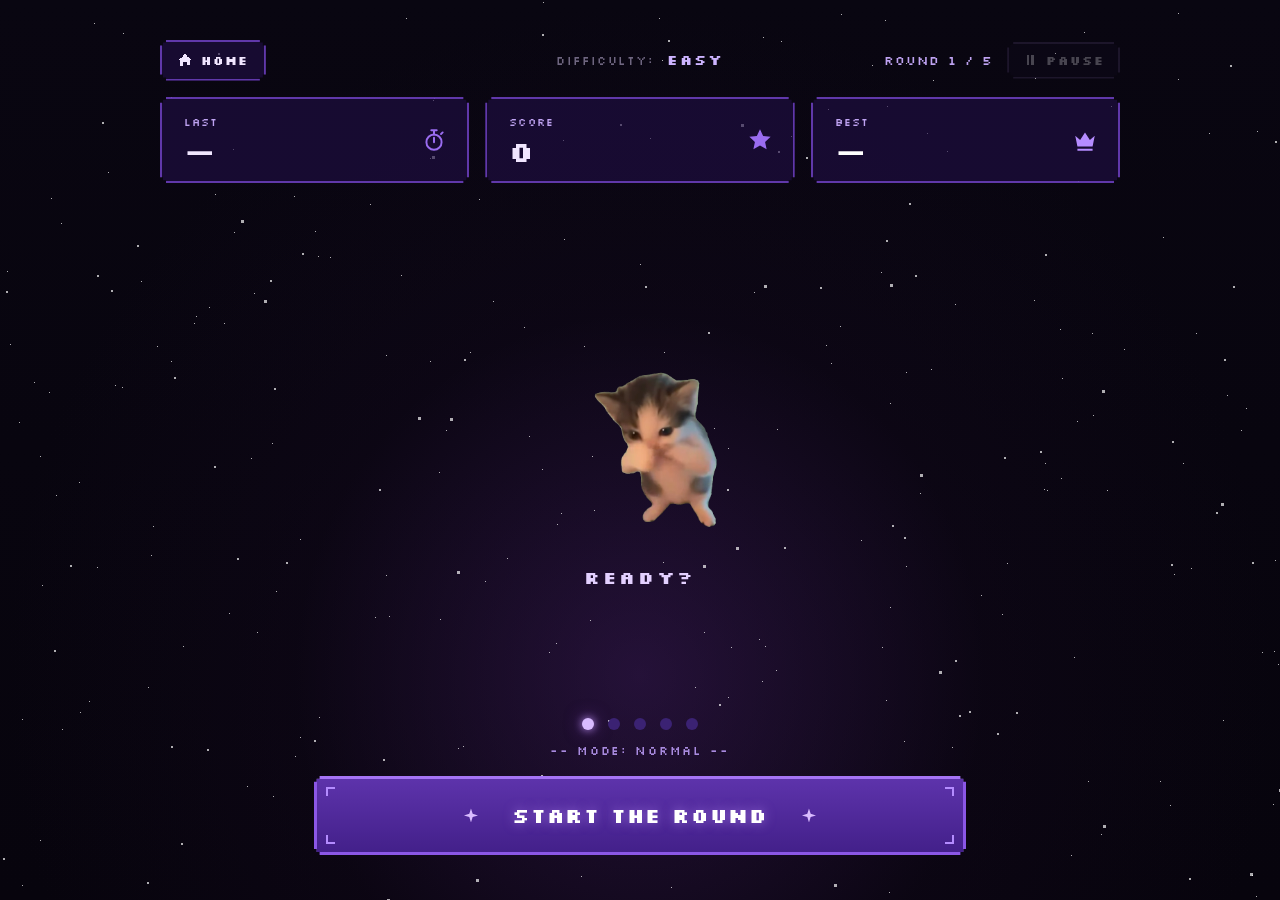
==== commit e01165e6: "Fix difficulty label, cat autoplay, and pause button disabled state" ====
--- a/index.html
+++ b/index.html
@@ -38,9 +38,9 @@
           <span>Home</span>
         </button>
 
-        <div class="difficulty is-ready" aria-label="Difficulty">
-          <span class="difficulty-name">READY</span>
-          <div class="difficulty-bars"></div>
+        <div class="difficulty" aria-label="Difficulty">
+          <span class="difficulty-label">Difficulty:</span>
+          <span class="difficulty-name">Easy</span>
         </div>
 
         <div class="header-right">
--- a/style.css
+++ b/style.css
@@ -3812,58 +3812,28 @@
   gap: 10px;
 }
 
+.difficulty-label {
+  font-family: var(--font-mono);
+  font-size: 11px;
+  letter-spacing: 0.08em;
+  color: var(--text-faint);
+}
+
 .difficulty-name {
   min-width: 58px;
 
   font-family: var(--font-mono);
-  font-size: 11px;
+  font-weight: 700;
+  font-size: 12px;
   letter-spacing: 0.1em;
-  text-align: right;
-  color: var(--level-color, var(--text-faint));
-
-  transition: color 0.3s ease;
-}
-
-.difficulty-bars {
-  display: flex;
-  align-items: flex-end;
-  gap: 3px;
-  height: 18px;
-}
-
-.difficulty-bars .bar {
-  width: 5px;
-  border-radius: 1px;
-  background: rgba(255, 255, 255, 0.1);
+  text-transform: uppercase;
+  text-align: left;
+  color: var(--level-color, var(--text-primary));
+  text-shadow: 0 0 var(--level-glow, 4px) var(--level-color, transparent);
 
   transition:
-    background 0.25s ease,
-    box-shadow 0.25s ease;
-}
-
-.difficulty-bars .bar:nth-child(1) {
-  height: 6px;
-}
-
-.difficulty-bars .bar:nth-child(2) {
-  height: 9px;
-}
-
-.difficulty-bars .bar:nth-child(3) {
-  height: 12px;
-}
-
-.difficulty-bars .bar:nth-child(4) {
-  height: 15px;
-}
-
-.difficulty-bars .bar:nth-child(5) {
-  height: 18px;
-}
-
-.difficulty-bars .bar.is-on {
-  background: var(--level-color);
-  box-shadow: 0 0 8px var(--level-color);
+    color 0.3s ease,
+    text-shadow 0.3s ease;
 }
 
 .difficulty.is-up {
@@ -3933,7 +3903,9 @@
 }
 
 .pause-btn:disabled {
-  opacity: 0.35;
+  opacity: 0.28;
+  filter: grayscale(0.6);
+  box-shadow: none;
   cursor: not-allowed;
 }
 
@@ -6131,7 +6103,8 @@
 }
 
 body.game-page .pause-btn:disabled {
-  opacity: 0.8;
+  opacity: 0.28;
+  filter: grayscale(0.6);
   cursor: default;
 }
 
@@ -6147,44 +6120,18 @@
   gap: 12px;
 }
 
+body.game-page .difficulty-label {
+  font-size: 12px;
+  letter-spacing: 0.1em;
+}
+
 body.game-page .difficulty-name {
   min-width: 0;
-  font-size: 13px;
+  font-size: 14px;
   font-weight: 700;
   letter-spacing: 0.14em;
   color: var(--level-color, #cdb4ff);
-}
-
-body.game-page .difficulty-bars {
-  gap: 4px;
-  height: 24px;
-}
-
-body.game-page .difficulty-bars .bar {
-  width: 7px;
-  background: rgba(150, 100, 235, 0.3);
-}
-
-body.game-page .difficulty-bars .bar:nth-child(1) {
-  height: 8px;
-}
-body.game-page .difficulty-bars .bar:nth-child(2) {
-  height: 12px;
-}
-body.game-page .difficulty-bars .bar:nth-child(3) {
-  height: 16px;
-}
-body.game-page .difficulty-bars .bar:nth-child(4) {
-  height: 20px;
-}
-body.game-page .difficulty-bars .bar:nth-child(5) {
-  height: 24px;
-}
-
-/* idle (READY) look: two lit bars, like the mockup */
-body.game-page .difficulty.is-ready .bar:nth-child(n + 4) {
-  background: #d9c2ff;
-  box-shadow: 0 0 10px rgba(199, 155, 255, 0.7);
+  text-shadow: 0 0 var(--level-glow, 4px) var(--level-color, transparent);
 }
 
 body.game-page .header-right {
@@ -6468,7 +6415,7 @@
     font-size: 11px;
   }
 
-  body.game-page .difficulty-name {
+  body.game-page .difficulty-label {
     display: none;
   }
 
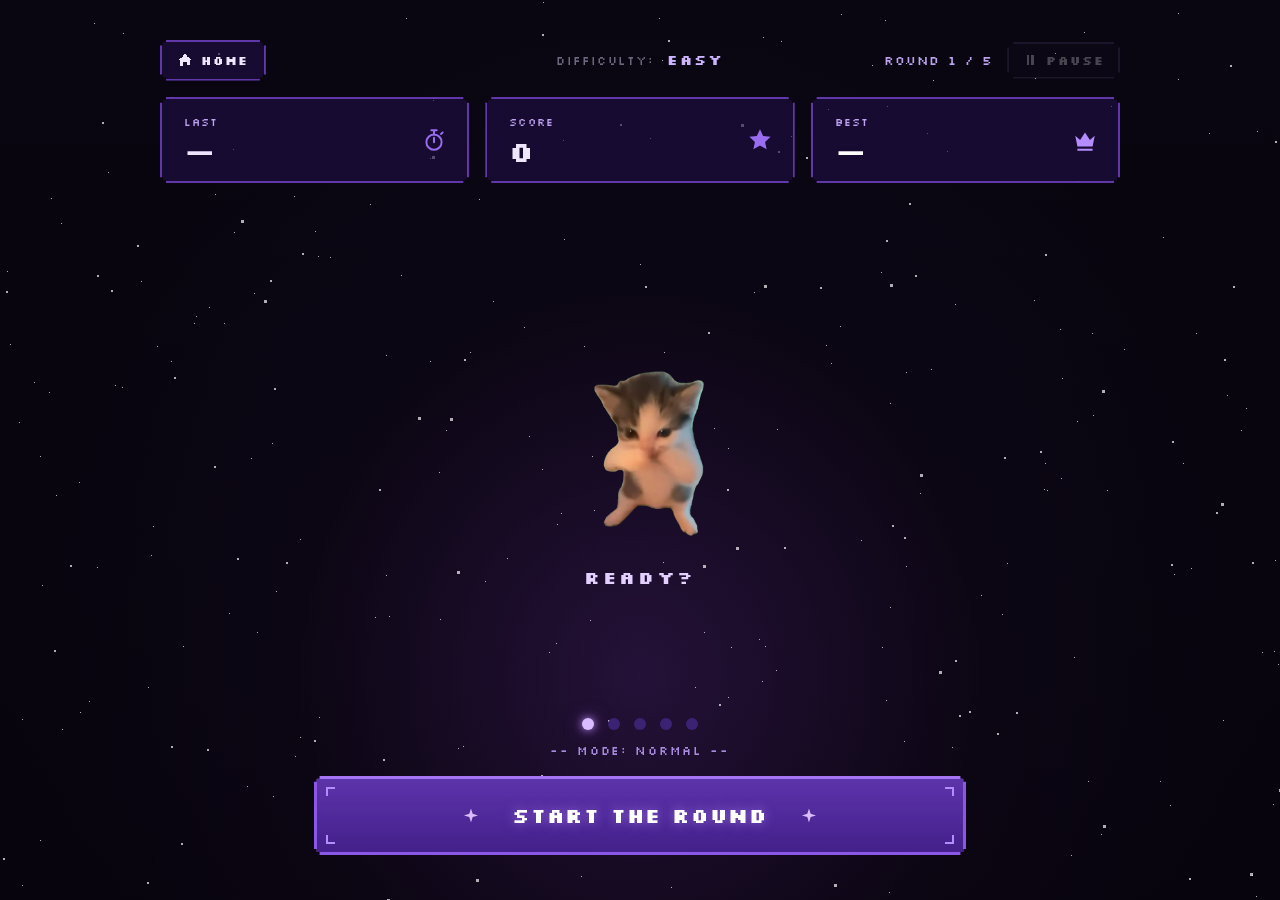
==== commit c93131e0: "fix: Esc-only controls and reliable idle scuba sound autoplay" ====
--- a/index.html
+++ b/index.html
@@ -220,9 +220,7 @@
           </li>
         </ul>
 
-        <p class="settings-hint">
-          Space: start / catch &middot; P or Esc: pause
-        </p>
+        <p class="settings-hint">Esc: pause / resume</p>
 
         <button id="settings-close-btn" type="button">Close</button>
       </div>
@@ -277,6 +275,10 @@
         <button id="results-home-btn">Nah, I'm good</button>
       </div>
     </section>
+    <audio id="meow-sound" loop preload="auto">
+      <source src="assets/meow.mp3" type="audio/mpeg" />
+    </audio>
+
     <script src="app.js"></script>
   </body>
 </html>
